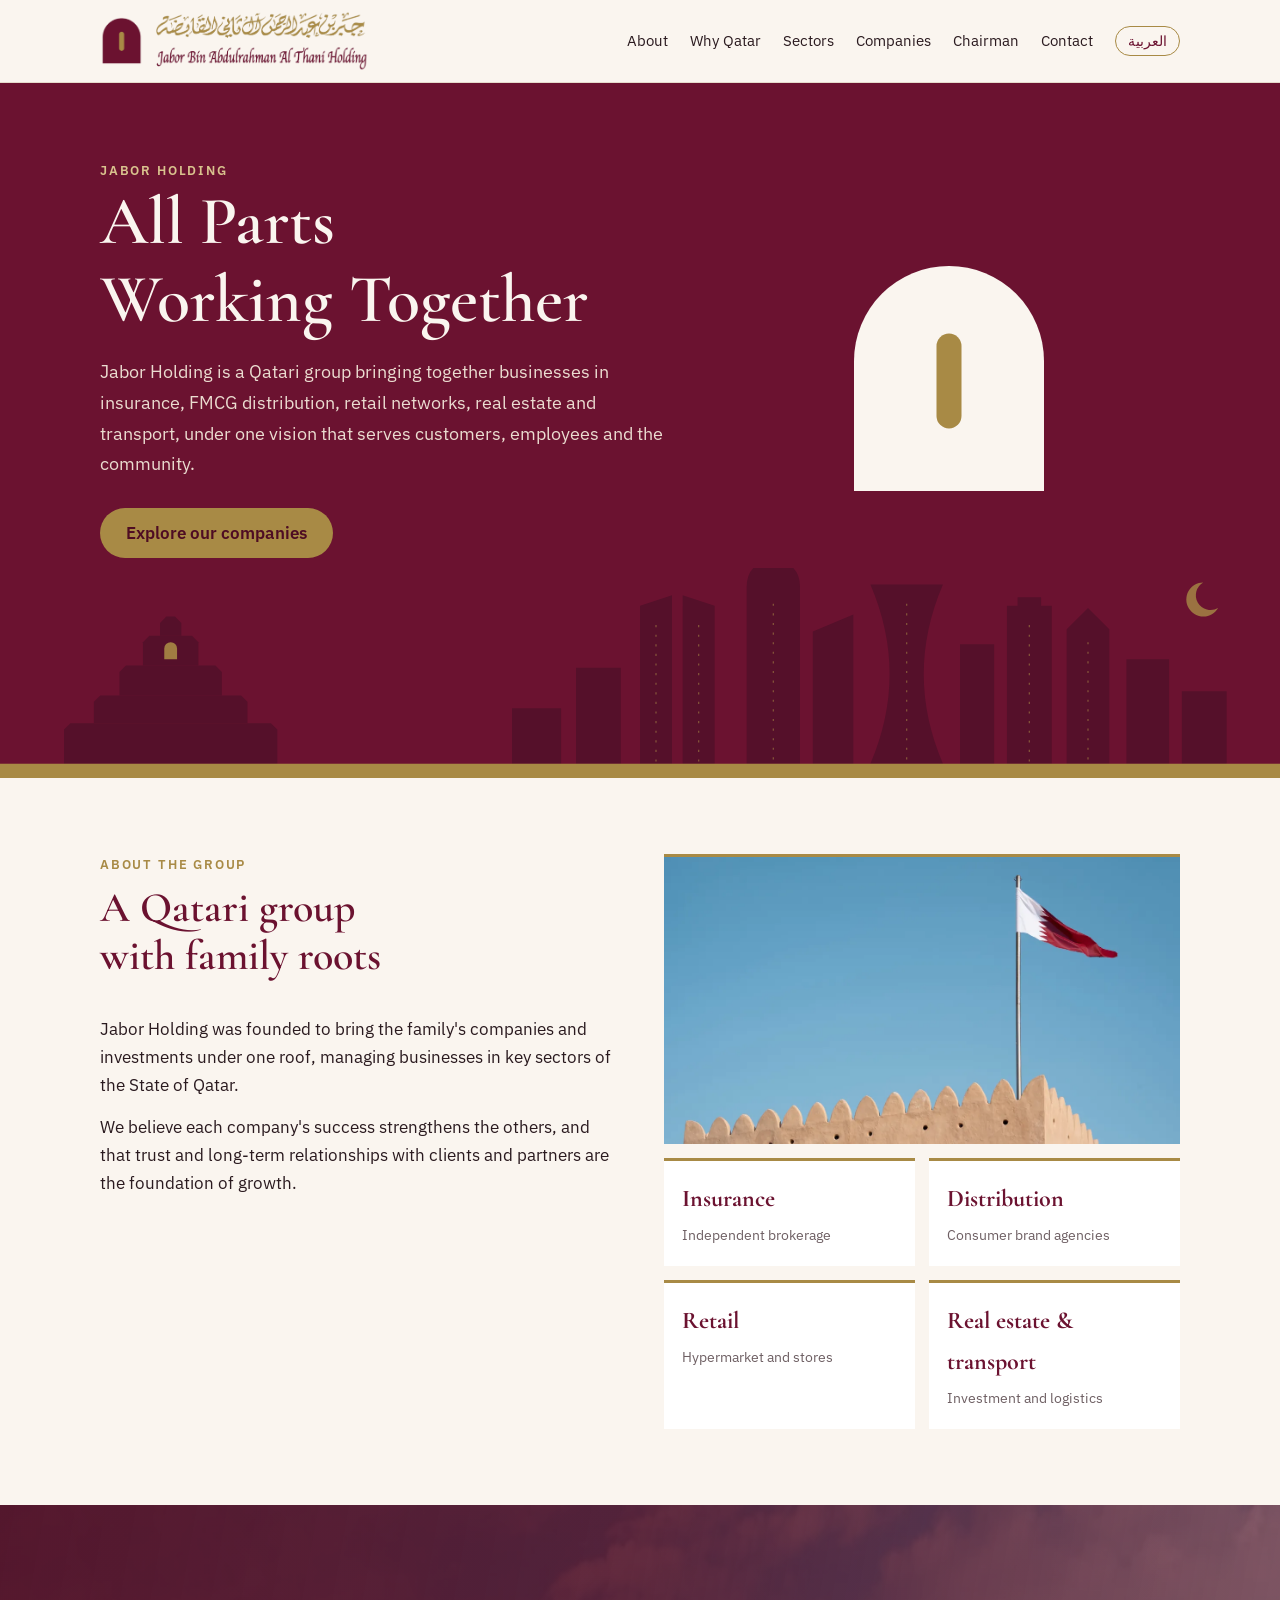
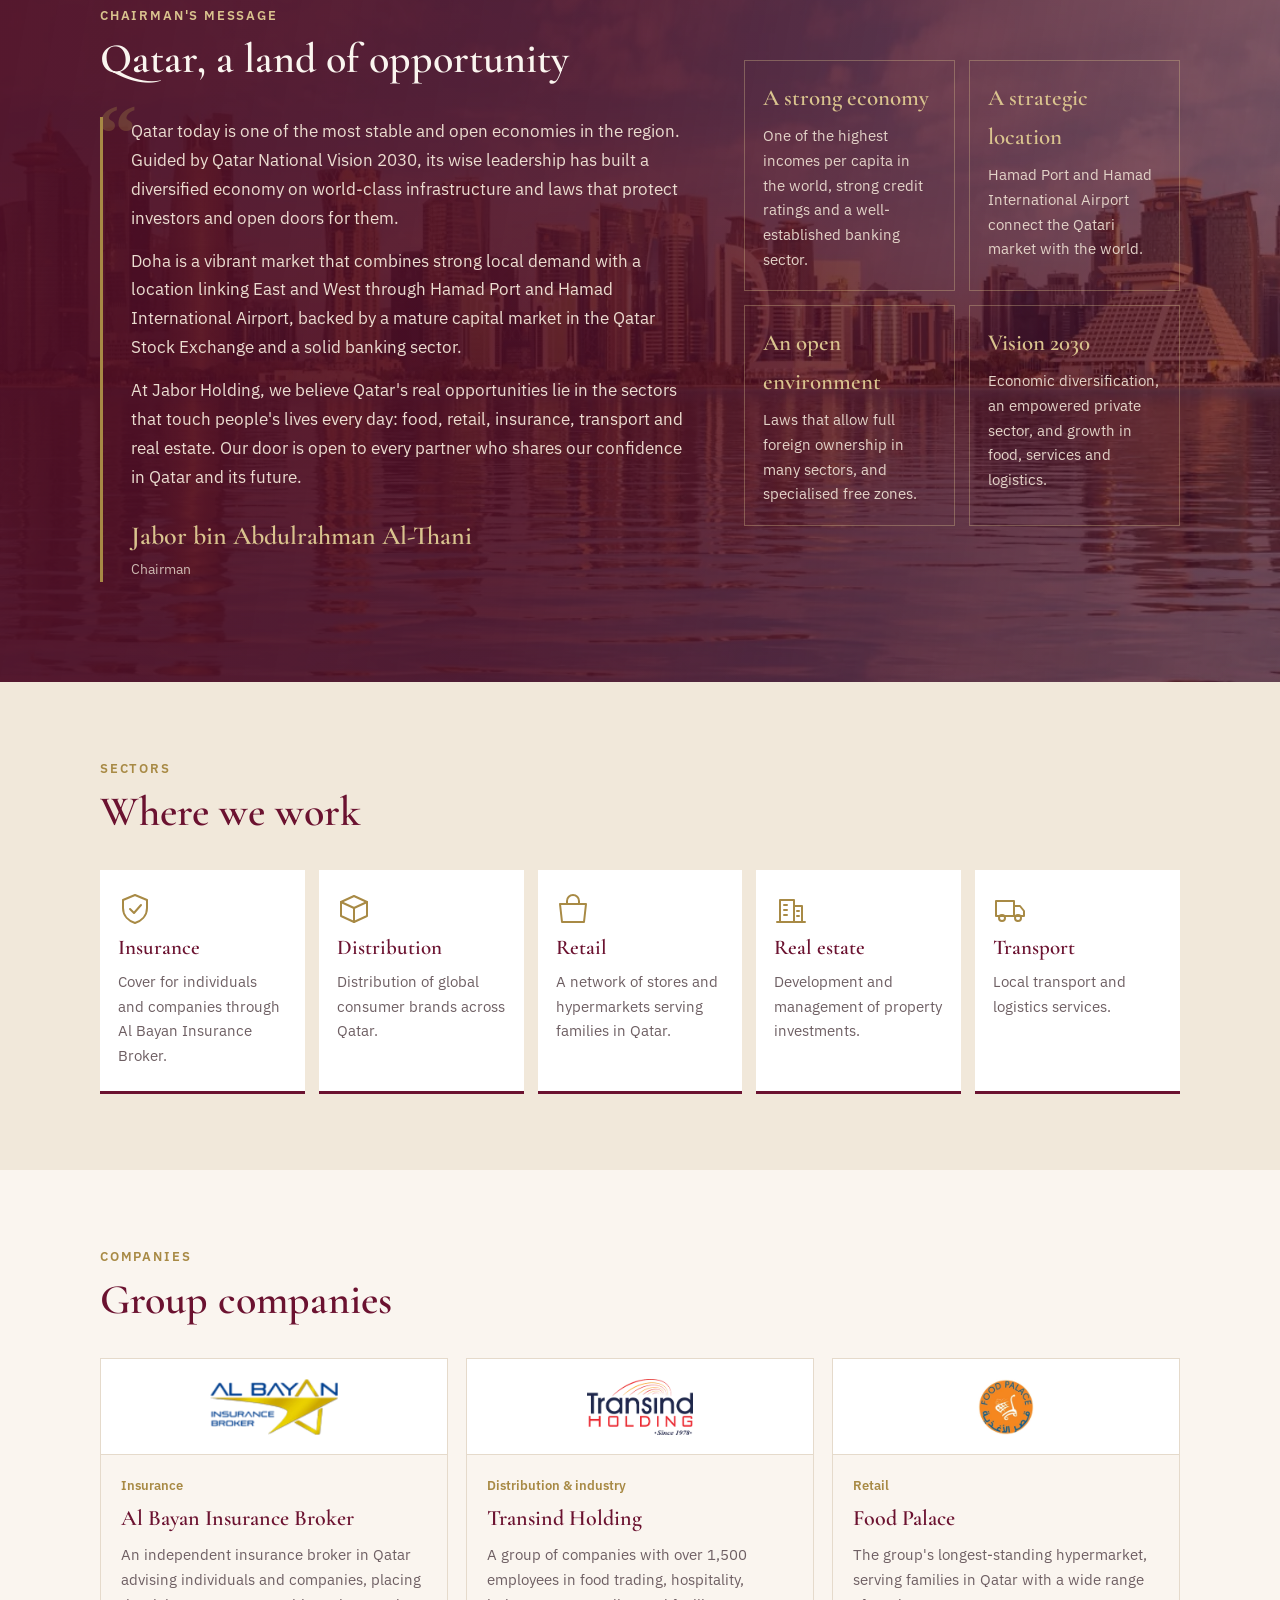
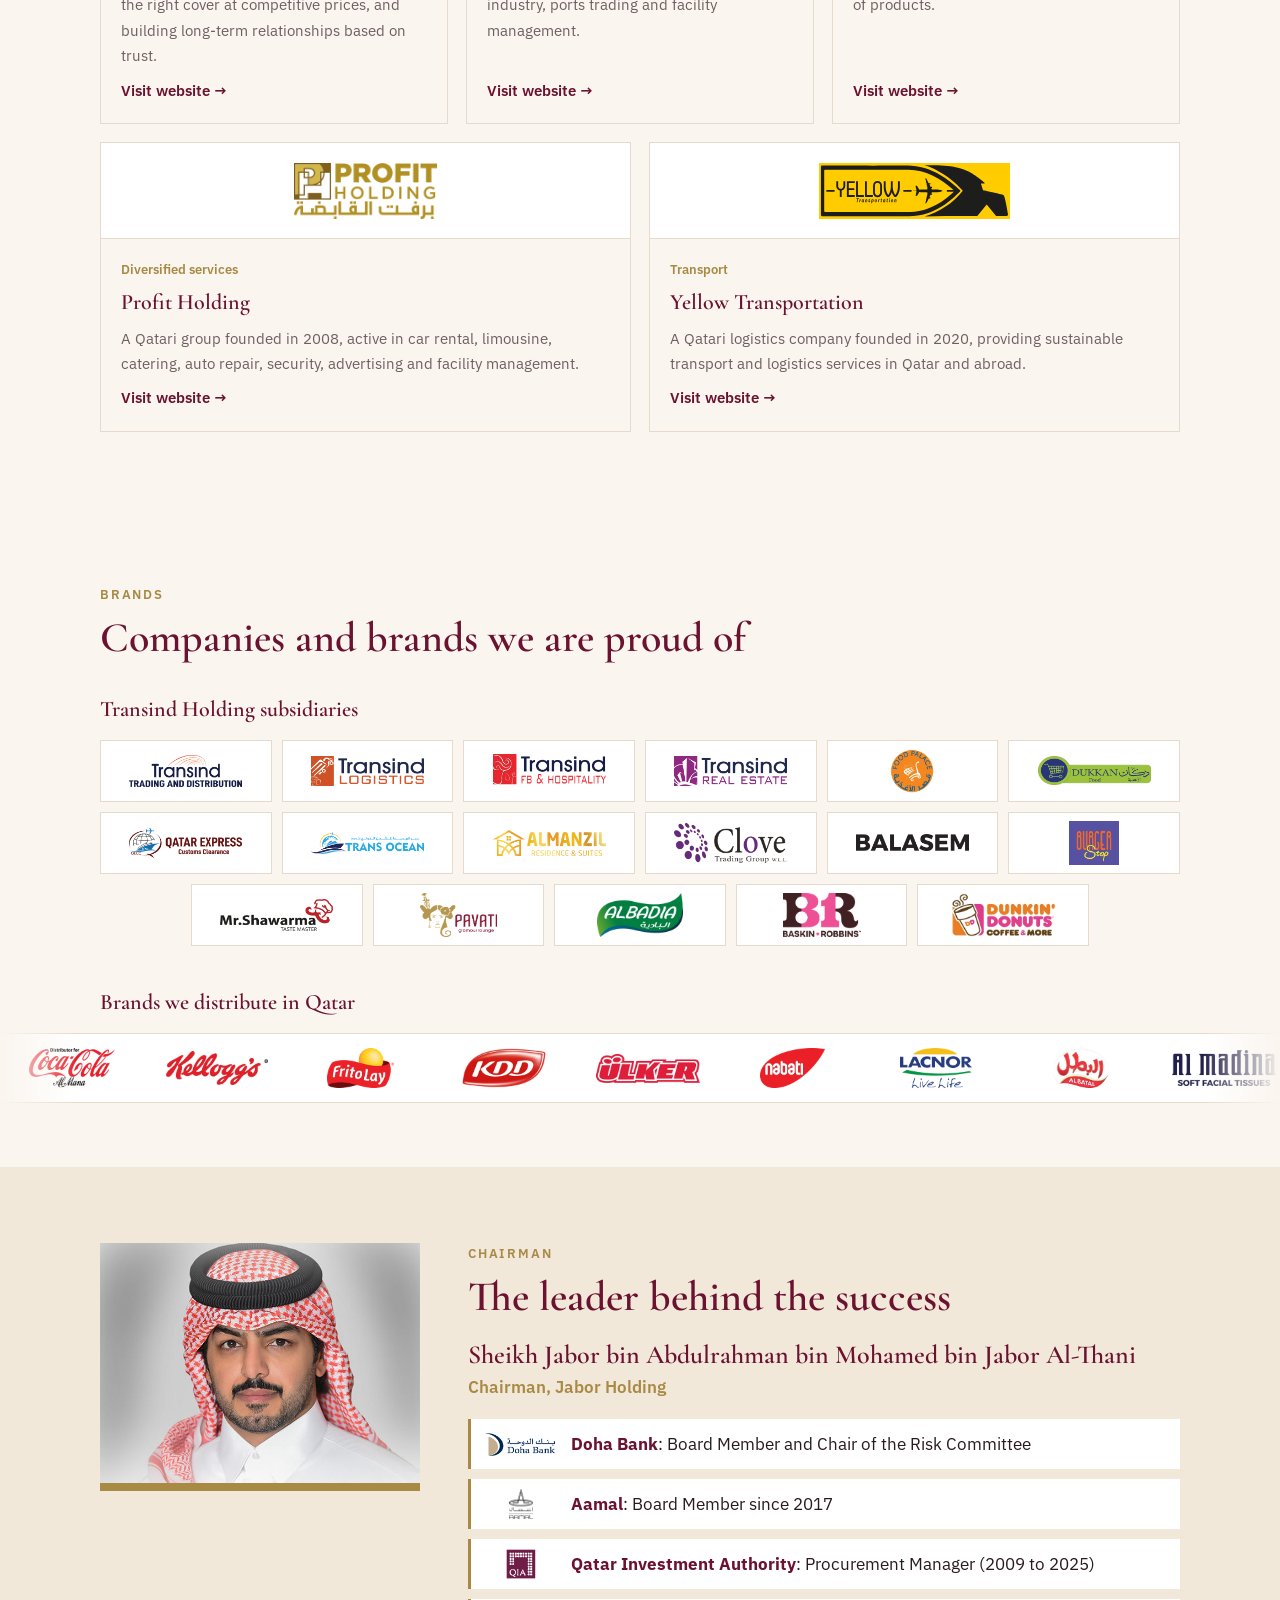
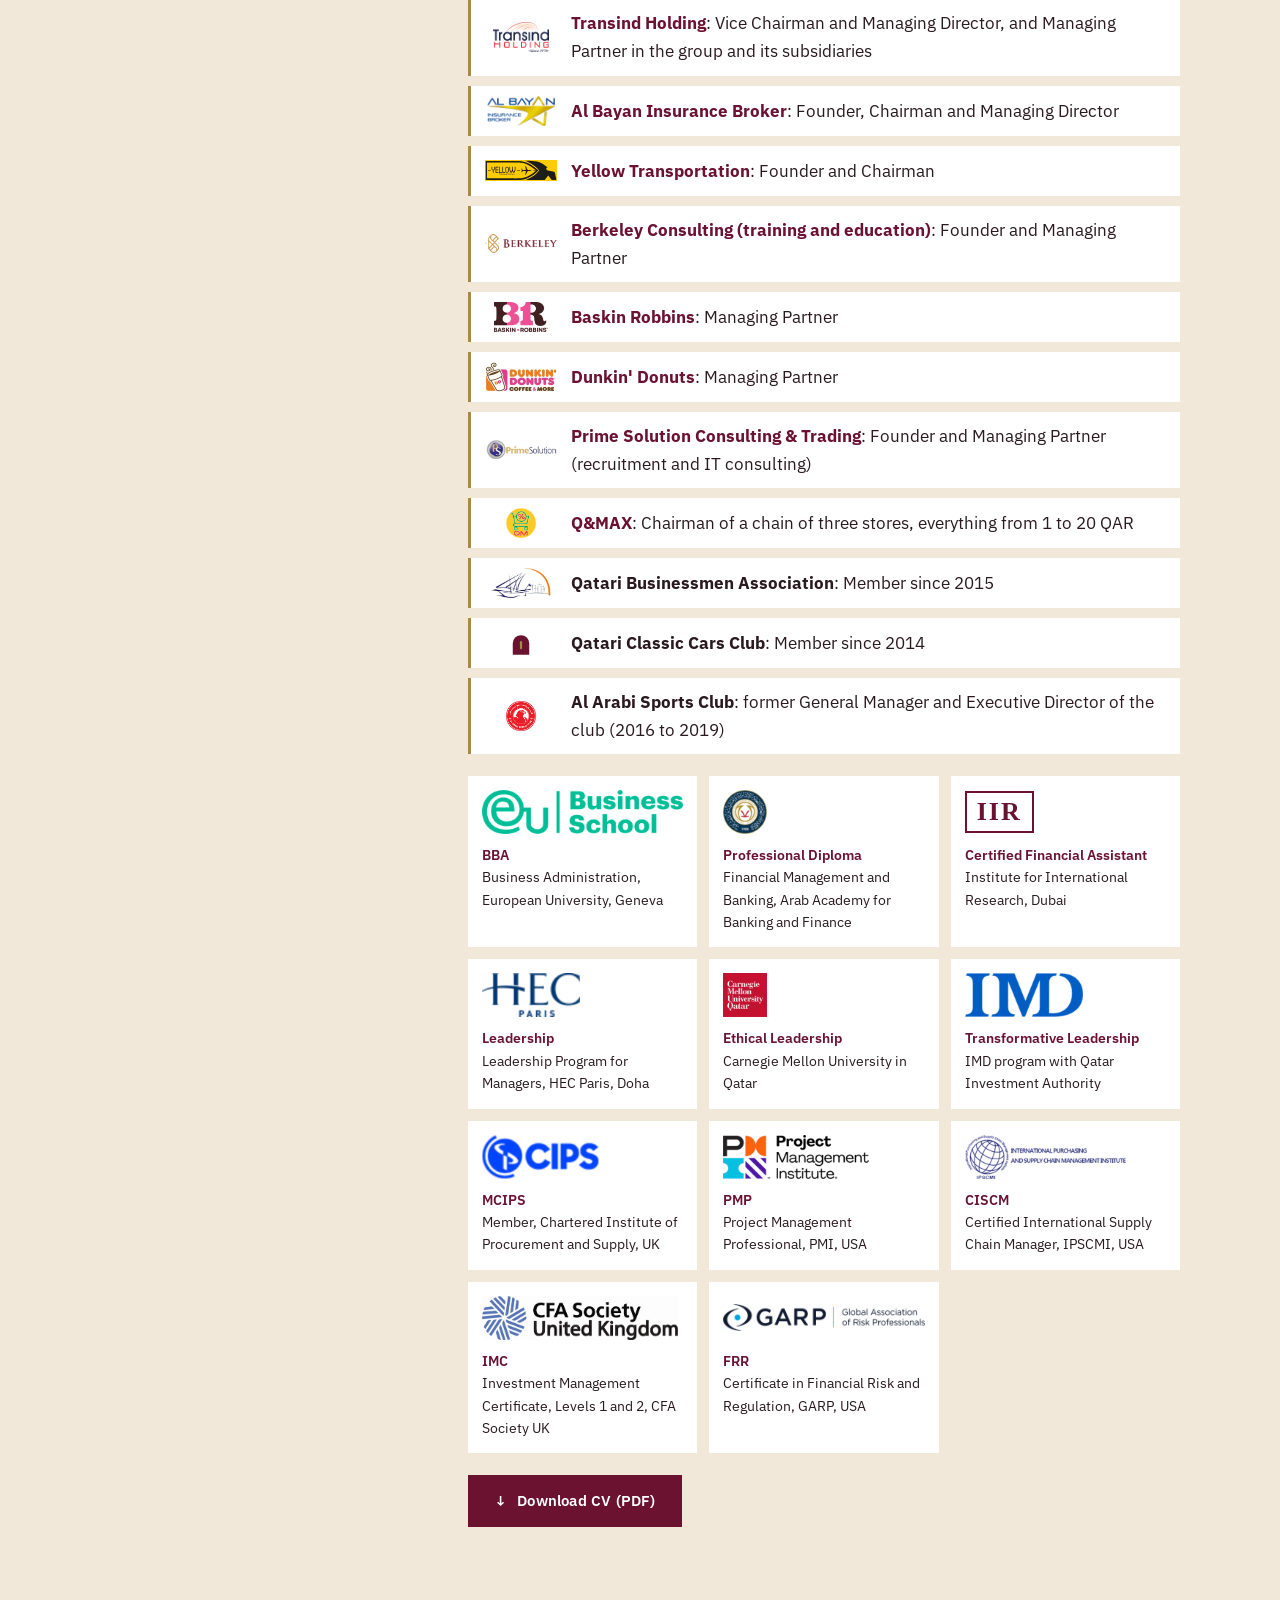
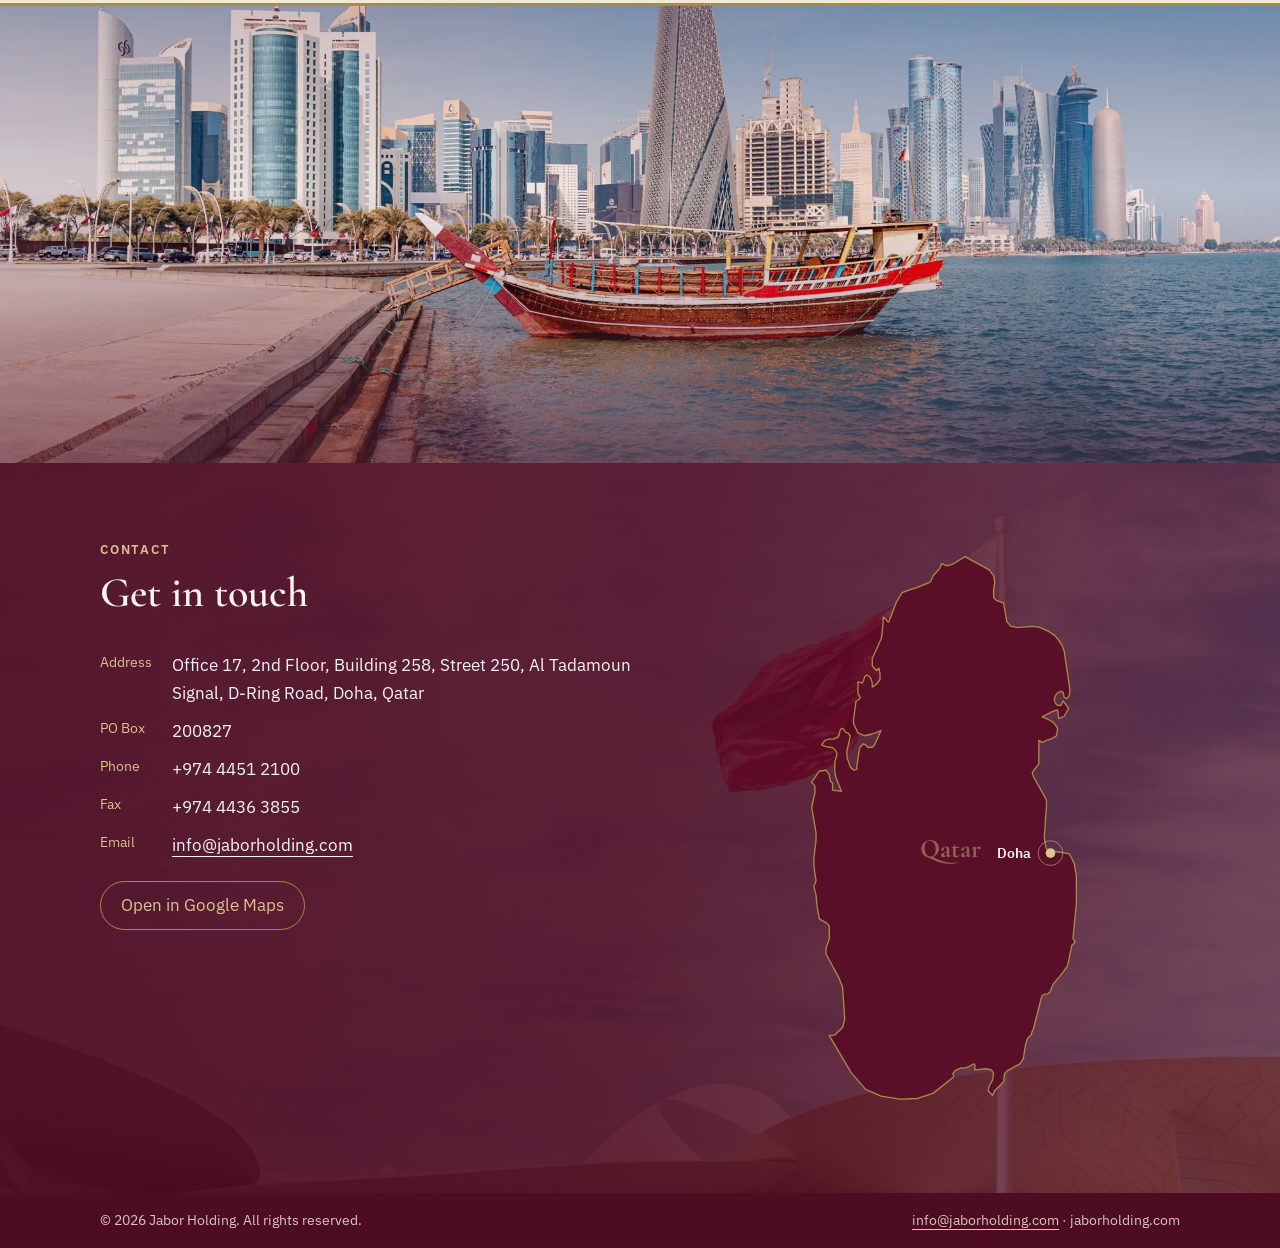
==== en.html @ c7263d1b "Add education logos and CV download button Co-Authored-By: Claude Opus 5.5 (1M context) <noreply@ant" ====
<!doctype html>
<html lang="en" dir="ltr">
<head><meta charset="utf-8"><meta name="viewport" content="width=device-width, initial-scale=1"><title>Jabor Holding | جبر القابضة</title><meta name="description" content="Jabor Bin Abdulrahman Al Thani Holding, a Qatari group in insurance, distribution, retail, real estate and transport."><link rel="icon" href="assets/favicon.png"><link rel="preconnect" href="https://fonts.googleapis.com"><link rel="preconnect" href="https://fonts.gstatic.com" crossorigin><link rel="stylesheet" href="https://fonts.googleapis.com/css2?family=Aref+Ruqaa:wght@700&family=IBM+Plex+Sans+Arabic:wght@400;600&family=IBM+Plex+Sans:wght@400;600&family=Cormorant+Garamond:wght@600&display=swap"><link rel="stylesheet" href="assets/style.css"></head>
<body><div class="intro" id="intro" aria-hidden="true" onclick="this.remove()">
<svg class="imap" style="direction:ltr;transform-origin:85.5% 54.4%" viewBox="0 0 340 655">
<path class="iland" pathLength="1" d="M40.0 562.8 L46.2 562.2 L55.0 553.7 L57.5 544.0 L55.0 507.7 L51.2 498.0 L36.2 470.1 L36.2 464.2 L40.0 453.2 L40.0 446.1 L40.0 438.9 L37.5 435.7 L28.7 430.5 L26.2 416.9 L25.0 403.3 L22.5 394.2 L25.0 387.1 L23.7 379.3 L22.5 370.2 L22.5 361.8 L25.0 341.0 L25.0 333.2 L20.0 304.0 L23.7 287.8 L23.7 280.1 L20.0 275.5 L28.7 263.2 L36.2 261.9 L40.0 267.1 L41.2 274.2 L43.7 276.8 L43.7 284.6 L53.7 285.9 L47.5 270.3 L46.2 263.8 L46.2 256.7 L46.2 252.8 L47.5 248.3 L48.8 243.1 L46.2 238.5 L43.7 236.6 L36.2 235.3 L31.3 233.4 L35.0 228.2 L40.0 226.9 L45.0 226.9 L50.0 224.3 L51.2 221.7 L52.5 215.8 L55.0 214.6 L56.3 215.8 L58.7 219.1 L61.2 219.7 L63.7 223.0 L62.5 229.5 L60.0 239.8 L60.0 247.6 L61.2 250.9 L63.7 258.0 L65.0 259.9 L67.5 261.9 L71.2 261.2 L71.2 259.9 L71.2 258.0 L72.5 248.9 L73.8 239.8 L75.0 236.0 L78.7 232.1 L81.2 233.4 L83.8 236.0 L88.7 236.0 L91.3 233.4 L96.2 222.3 L98.7 217.1 L88.7 221.0 L80.0 223.0 L72.5 219.7 L67.5 209.4 L67.5 204.2 L70.0 186.0 L70.0 184.1 L73.8 181.5 L75.0 179.5 L73.8 177.6 L72.5 175.6 L72.5 173.7 L72.5 162.0 L77.5 163.3 L78.7 160.7 L80.0 156.2 L82.5 154.2 L85.0 155.5 L87.5 158.8 L88.7 163.3 L88.7 167.9 L93.7 164.6 L97.5 159.4 L97.5 152.9 L96.2 146.5 L93.7 149.1 L88.7 143.9 L88.7 135.4 L98.7 113.4 L100.0 106.3 L101.3 88.7 L103.7 90.7 L105.0 92.0 L106.2 93.9 L107.5 93.9 L116.2 71.2 L122.5 60.9 L132.5 57.0 L137.5 55.7 L152.5 49.8 L155.0 47.9 L157.5 42.0 L165.0 33.6 L167.5 27.8 L173.7 30.4 L181.2 27.8 L193.7 20.0 L221.2 34.9 L226.2 41.4 L227.5 48.5 L226.2 58.3 L226.2 66.7 L230.0 69.9 L237.5 72.5 L238.7 79.0 L240.0 86.8 L241.3 93.9 L246.2 99.1 L251.2 99.8 L253.7 100.4 L268.7 99.1 L277.5 99.8 L283.7 102.4 L290.0 105.6 L296.2 110.1 L300.0 114.7 L303.7 120.5 L306.2 127.0 L312.5 169.2 L312.5 174.3 L311.3 178.9 L308.7 180.8 L306.2 179.5 L305.0 173.7 L302.5 172.4 L298.7 174.3 L296.2 177.6 L295.0 182.1 L296.2 186.0 L298.7 188.6 L302.5 188.6 L303.7 186.0 L305.0 183.4 L311.3 191.9 L306.2 200.9 L300.0 203.5 L298.7 193.8 L293.8 195.1 L281.2 201.6 L286.2 203.5 L292.5 206.8 L296.2 210.7 L298.7 214.6 L297.5 223.0 L292.5 226.2 L286.2 228.2 L281.2 230.8 L278.7 228.8 L277.5 228.2 L277.5 248.3 L277.5 254.1 L277.5 254.8 L275.0 258.0 L272.5 261.2 L270.0 265.1 L271.2 269.0 L283.7 291.1 L286.2 296.3 L286.2 302.1 L285.0 318.3 L283.7 338.4 L285.0 346.8 L286.2 351.4 L291.2 353.3 L311.3 356.6 L313.7 359.8 L317.5 367.6 L318.7 374.1 L320.0 381.2 L320.0 413.0 L316.2 452.6 L318.7 457.1 L315.0 460.3 L310.0 483.7 L305.0 490.8 L293.8 504.4 L290.0 513.5 L287.5 515.5 L283.7 516.1 L281.2 517.4 L280.0 521.3 L271.2 555.7 L270.0 557.6 L268.7 562.2 L265.0 565.4 L262.5 572.5 L260.0 588.7 L256.2 594.6 L241.3 603.0 L238.7 605.6 L237.5 614.7 L232.5 620.5 L227.5 625.1 L225.0 630.9 L220.0 625.1 L221.2 619.9 L225.0 613.4 L226.2 605.6 L223.8 601.7 L217.5 600.4 L205.0 601.7 L205.0 595.2 L202.5 595.2 L198.7 597.8 L195.0 599.1 L188.8 599.8 L182.5 602.4 L180.0 606.3 L181.2 608.8 L181.2 609.5 L157.5 628.3 L140.0 634.1 L120.0 634.8 L98.7 631.5 L81.2 623.8 L65.0 605.0 L40.0 562.8 Z"/>
<circle class="iring" cx="290.7" cy="356.0" r="16"/><circle class="ipin" cx="290.7" cy="356.0" r="6"/>
</svg>
<div class="icenter">
<svg class="igate" viewBox="0 0 120 120"><path d="M22 114 V62 A38 38 0 0 1 98 62 V114 Z" fill="#FAF5EF"/><line class="ibar" x1="60" y1="56" x2="60" y2="84" stroke="#A88A45" stroke-width="10" stroke-linecap="round"/></svg>
<span class="iname">Jabor Holding</span><strong class="itag">Your gateway to business in Qatar</strong>
</div>
<div class="isky"><svg class="skyline" viewBox="0 0 1200 214" preserveAspectRatio="xMidYMax slice" aria-hidden="true">
<g fill="#55102A"><path d="M66 172 H254 L260 178 V210 H60 V178 Z"/><path d="M94 146 H226 L232 152 V172 H88 V152 Z"/><path d="M118 118 H202 L208 124 V146 H112 V124 Z"/><path d="M140 90 H180 L186 96 V118 H134 V96 Z"/><path d="M156 72 H164 L170 78 V90 H150 V78 Z"/><path d="M540 210 V120 H582 V210 Z"/><path d="M600 210 V62 L630 52 V210 Z"/><path d="M640 210 V52 L670 62 V210 Z"/><path d="M700 210 V44 Q700 22 725 18 Q750 22 750 44 V210 Z"/><path d="M723 18 V2 h4 V18 Z"/><path d="M762 210 V86 L800 70 V210 Z"/><path d="M816 210 Q852 126 816 42 H884 Q848 126 884 210 Z"/><path d="M900 210 V98 H932 V210 Z"/><path d="M944 210 V62 h10 v-8 h22 v8 h10 V210 Z"/><path d="M1000 210 V84 L1020 64 L1040 84 V210 Z"/><path d="M1056 210 V112 H1096 V210 Z"/><path d="M1108 210 V142 H1150 V210 Z"/><path d="M480 210 V158 H526 V210 Z"/></g><path d="M154 112 V102 a6 6 0 0 1 12 0 V112 Z" fill="#A88A45" opacity=".9"/>
<g stroke="#A88A45" stroke-width="1.2" stroke-dasharray="2 7" opacity=".55"><line x1="725" y1="60" x2="725" y2="210" /><line x1="850" y1="60" x2="850" y2="210" /><line x1="965" y1="80" x2="965" y2="210" /><line x1="1020" y1="96" x2="1020" y2="210" /><line x1="615" y1="80" x2="615" y2="210" /><line x1="655" y1="80" x2="655" y2="210" /></g>
<path d="M1128 40 a16 16 0 1 0 14 24 a12 12 0 1 1 -14 -24 Z" fill="#A88A45" opacity=".8"/>
<rect x="0" y="210" width="1200" height="4" fill="#A88A45"/>
</svg></div>
<button class="iskip" type="button">Skip</button>
</div>
<script>(function(){var i=document.getElementById('intro');try{if(sessionStorage.getItem('jh-intro')||matchMedia('(prefers-reduced-motion: reduce)').matches){i.remove();return}sessionStorage.setItem('jh-intro','1')}catch(e){}document.addEventListener('keydown',function(){i.remove()},{once:true});setTimeout(function(){i.remove()},6400)})();</script>
<header class="top"><div class="wrap">
  <a class="logo" href="#top"><img src="assets/logo.png" alt="Jabor Holding | جبر القابضة" width="1227" height="283"></a>
  <button class="menu-btn" type="button" aria-expanded="false" onclick="var n=document.querySelector('.nav');n.classList.toggle('open');this.setAttribute('aria-expanded',n.classList.contains('open'))">Menu</button>
  <nav class="nav"><a href="#about">About</a><a href="#qatar">Why Qatar</a><a href="#sectors">Sectors</a><a href="#companies">Companies</a><a href="#chairman">Chairman</a><a href="#contact">Contact</a><a class="lang" href="index.html">العربية</a></nav>
</div></header>
<main id="top">
<div class="hero"><div class="wrap">
  <div><span class="eyebrow" style="color:#D9C38E">Jabor Holding</span><h1>All Parts Working Together</h1><p>Jabor Holding is a Qatari group bringing together businesses in insurance, FMCG distribution, retail networks, real estate and transport, under one vision that serves customers, employees and the community.</p><a class="cta" href="#companies">Explore our companies</a></div>
  <svg class="gate" viewBox="0 0 120 120" aria-hidden="true"><path d="M22 114 V62 A38 38 0 0 1 98 62 V114 Z" fill="#FAF5EF"/><line x1="60" y1="56" x2="60" y2="84" stroke="#A88A45" stroke-width="10" stroke-linecap="round"/></svg>
</div><svg class="skyline" viewBox="0 0 1200 214" preserveAspectRatio="xMidYMax slice" aria-hidden="true">
<g fill="#55102A"><path d="M66 172 H254 L260 178 V210 H60 V178 Z"/><path d="M94 146 H226 L232 152 V172 H88 V152 Z"/><path d="M118 118 H202 L208 124 V146 H112 V124 Z"/><path d="M140 90 H180 L186 96 V118 H134 V96 Z"/><path d="M156 72 H164 L170 78 V90 H150 V78 Z"/><path d="M540 210 V120 H582 V210 Z"/><path d="M600 210 V62 L630 52 V210 Z"/><path d="M640 210 V52 L670 62 V210 Z"/><path d="M700 210 V44 Q700 22 725 18 Q750 22 750 44 V210 Z"/><path d="M723 18 V2 h4 V18 Z"/><path d="M762 210 V86 L800 70 V210 Z"/><path d="M816 210 Q852 126 816 42 H884 Q848 126 884 210 Z"/><path d="M900 210 V98 H932 V210 Z"/><path d="M944 210 V62 h10 v-8 h22 v8 h10 V210 Z"/><path d="M1000 210 V84 L1020 64 L1040 84 V210 Z"/><path d="M1056 210 V112 H1096 V210 Z"/><path d="M1108 210 V142 H1150 V210 Z"/><path d="M480 210 V158 H526 V210 Z"/></g><path d="M154 112 V102 a6 6 0 0 1 12 0 V112 Z" fill="#A88A45" opacity=".9"/>
<g stroke="#A88A45" stroke-width="1.2" stroke-dasharray="2 7" opacity=".55"><line x1="725" y1="60" x2="725" y2="210" /><line x1="850" y1="60" x2="850" y2="210" /><line x1="965" y1="80" x2="965" y2="210" /><line x1="1020" y1="96" x2="1020" y2="210" /><line x1="615" y1="80" x2="615" y2="210" /><line x1="655" y1="80" x2="655" y2="210" /></g>
<path d="M1128 40 a16 16 0 1 0 14 24 a12 12 0 1 1 -14 -24 Z" fill="#A88A45" opacity=".8"/>
<rect x="0" y="210" width="1200" height="4" fill="#A88A45"/>
</svg></div>
<div class="threshold"></div>

<section id="about"><div class="wrap about">
  <div><div class="head"><span class="eyebrow">About the group</span><h2>A Qatari group with family roots</h2></div><p>Jabor Holding was founded to bring the family's companies and investments under one roof, managing businesses in key sectors of the State of Qatar.</p><p>We believe each company's success strengthens the others, and that trust and long-term relationships with clients and partners are the foundation of growth.</p></div>
  <div><figure class="about-photo"><img src="assets/photos/zubarah.webp" alt="" loading="lazy" width="1200" height="675"></figure><div class="facts"><div class="fact"><b>Insurance</b><span>Independent brokerage</span></div><div class="fact"><b>Distribution</b><span>Consumer brand agencies</span></div><div class="fact"><b>Retail</b><span>Hypermarket and stores</span></div><div class="fact"><b>Real estate & transport</b><span>Investment and logistics</span></div></div></div>
</div></section>

<section id="qatar" class="qatar"><div class="wrap">
  <div class="qmsg">
    <div class="head"><span class="eyebrow">Chairman's message</span><h2>Qatar, a land of opportunity</h2></div>
    <blockquote><p>Qatar today is one of the most stable and open economies in the region. Guided by Qatar National Vision 2030, its wise leadership has built a diversified economy on world-class infrastructure and laws that protect investors and open doors for them.</p><p>Doha is a vibrant market that combines strong local demand with a location linking East and West through Hamad Port and Hamad International Airport, backed by a mature capital market in the Qatar Stock Exchange and a solid banking sector.</p><p>At Jabor Holding, we believe Qatar's real opportunities lie in the sectors that touch people's lives every day: food, retail, insurance, transport and real estate. Our door is open to every partner who shares our confidence in Qatar and its future.</p><footer><b>Jabor bin Abdulrahman Al-Thani</b><span>Chairman</span></footer></blockquote>
  </div>
  <div class="qpts"><div><b>A strong economy</b><span>One of the highest incomes per capita in the world, strong credit ratings and a well-established banking sector.</span></div><div><b>A strategic location</b><span>Hamad Port and Hamad International Airport connect the Qatari market with the world.</span></div><div><b>An open environment</b><span>Laws that allow full foreign ownership in many sectors, and specialised free zones.</span></div><div><b>Vision 2030</b><span>Economic diversification, an empowered private sector, and growth in food, services and logistics.</span></div></div>
</div></section>

<section id="sectors" class="alt"><div class="wrap">
  <div class="head"><span class="eyebrow">Sectors</span><h2>Where we work</h2></div>
  <div class="sectors"><div class="sector"><svg viewBox="0 0 34 34" fill="none" stroke="#A88A45" stroke-width="2" stroke-linejoin="round" stroke-linecap="round" aria-hidden="true"><path d="M17 3 L29 8 V16 C29 24 23 29 17 31 C11 29 5 24 5 16 V8 Z"/><path d="M12 17 l4 4 7-8"/></svg><h3>Insurance</h3><p>Cover for individuals and companies through Al Bayan Insurance Broker.</p></div><div class="sector"><svg viewBox="0 0 34 34" fill="none" stroke="#A88A45" stroke-width="2" stroke-linejoin="round" stroke-linecap="round" aria-hidden="true"><path d="M4 10 L17 4 L30 10 V24 L17 30 L4 24 Z"/><path d="M4 10 L17 16 L30 10 M17 16 V30"/></svg><h3>Distribution</h3><p>Distribution of global consumer brands across Qatar.</p></div><div class="sector"><svg viewBox="0 0 34 34" fill="none" stroke="#A88A45" stroke-width="2" stroke-linejoin="round" stroke-linecap="round" aria-hidden="true"><path d="M4 12 H30 L28 30 H6 Z"/><path d="M11 12 V9 a6 6 0 0 1 12 0 V12"/></svg><h3>Retail</h3><p>A network of stores and hypermarkets serving families in Qatar.</p></div><div class="sector"><svg viewBox="0 0 34 34" fill="none" stroke="#A88A45" stroke-width="2" stroke-linejoin="round" stroke-linecap="round" aria-hidden="true"><path d="M6 30 V8 H20 V30 M20 14 H28 V30 M3 30 H31"/><path d="M10 13 h3 M10 18 h3 M10 23 h3 M23 19 h2 M23 24 h2"/></svg><h3>Real estate</h3><p>Development and management of property investments.</p></div><div class="sector"><svg viewBox="0 0 34 34" fill="none" stroke="#A88A45" stroke-width="2" stroke-linejoin="round" stroke-linecap="round" aria-hidden="true"><path d="M3 9 H21 V24 H3 Z M21 14 H27 L31 19 V24 H21"/><circle cx="9" cy="26" r="3"/><circle cx="25" cy="26" r="3"/></svg><h3>Transport</h3><p>Local transport and logistics services.</p></div></div>
</div></section>

<section id="companies"><div class="wrap">
  <div class="head"><span class="eyebrow">Companies</span><h2>Group companies</h2></div>
  <div class="companies"><article class="co"><a class="img" href="http://www.albayaninsurance.com/" target="_blank" rel="noopener" aria-label="Al Bayan Insurance Broker"><img class="logo-img" src="assets/logos/albayan.webp" alt="Al Bayan Insurance Broker" loading="lazy" data-alt="assets/images/bayan.png" onerror="if(this.dataset.alt){this.src=this.dataset.alt;this.dataset.alt='';this.className=''}else this.remove()"></a><div class="body"><span class="tag">Insurance</span><h3><a href="http://www.albayaninsurance.com/" target="_blank" rel="noopener">Al Bayan Insurance Broker</a></h3><p>An independent insurance broker in Qatar advising individuals and companies, placing the right cover at competitive prices, and building long-term relationships based on trust.</p><a class="more" href="http://www.albayaninsurance.com/" target="_blank" rel="noopener">Visit website →</a></div></article><article class="co"><a class="img" href="http://www.transindgroup.com/" target="_blank" rel="noopener" aria-label="Transind Holding"><img class="logo-img" src="assets/logos/transind-holding.webp" alt="Transind Holding" loading="lazy" data-alt="assets/images/transind.jpg" onerror="if(this.dataset.alt){this.src=this.dataset.alt;this.dataset.alt='';this.className=''}else this.remove()"></a><div class="body"><span class="tag">Distribution & industry</span><h3><a href="http://www.transindgroup.com/" target="_blank" rel="noopener">Transind Holding</a></h3><p>A group of companies with over 1,500 employees in food trading, hospitality, industry, ports trading and facility management.</p><a class="more" href="http://www.transindgroup.com/" target="_blank" rel="noopener">Visit website →</a></div></article><article class="co"><a class="img" href="https://foodpalaceqatar.com/" target="_blank" rel="noopener" aria-label="Food Palace"><img class="logo-img" src="assets/logos/food-palace.webp" alt="Food Palace" loading="lazy" data-alt="assets/images/foodpalace.jpg" onerror="if(this.dataset.alt){this.src=this.dataset.alt;this.dataset.alt='';this.className=''}else this.remove()"></a><div class="body"><span class="tag">Retail</span><h3><a href="https://foodpalaceqatar.com/" target="_blank" rel="noopener">Food Palace</a></h3><p>The group's longest-standing hypermarket, serving families in Qatar with a wide range of products.</p><a class="more" href="https://foodpalaceqatar.com/" target="_blank" rel="noopener">Visit website →</a></div></article><article class="co"><a class="img" href="https://profitholding.com.qa/" target="_blank" rel="noopener" aria-label="Profit Holding"><img class="logo-img" src="assets/partners/profit.png" alt="Profit Holding" loading="lazy" data-alt="assets/images/profit%20holding.jpg" onerror="if(this.dataset.alt){this.src=this.dataset.alt;this.dataset.alt='';this.className=''}else this.remove()"></a><div class="body"><span class="tag">Diversified services</span><h3><a href="https://profitholding.com.qa/" target="_blank" rel="noopener">Profit Holding</a></h3><p>A Qatari group founded in 2008, active in car rental, limousine, catering, auto repair, security, advertising and facility management.</p><a class="more" href="https://profitholding.com.qa/" target="_blank" rel="noopener">Visit website →</a></div></article><article class="co"><a class="img" href="https://yloway.com/" target="_blank" rel="noopener" aria-label="Yellow Transportation"><img class="logo-img" src="assets/partners/yellow.svg" alt="Yellow Transportation" loading="lazy" data-alt="assets/images/YellowTransportation.jpg" onerror="if(this.dataset.alt){this.src=this.dataset.alt;this.dataset.alt='';this.className=''}else this.remove()"></a><div class="body"><span class="tag">Transport</span><h3><a href="https://yloway.com/" target="_blank" rel="noopener">Yellow Transportation</a></h3><p>A Qatari logistics company founded in 2020, providing sustainable transport and logistics services in Qatar and abroad.</p><a class="more" href="https://yloway.com/" target="_blank" rel="noopener">Visit website →</a></div></article></div>
</div></section>

<section id="brands" class="brands"><div class="wrap">
  <div class="head"><span class="eyebrow">Brands</span><h2>Companies and brands we are proud of</h2></div>
  <h3 class="sub">Transind Holding subsidiaries</h3><ul class="logo-grid"><li><img src="assets/logos/transind-trading.webp" alt="Transind Trading" loading="lazy"></li><li><img src="assets/logos/transind-logistics.webp" alt="Transind Logistics" loading="lazy"></li><li><img src="assets/logos/transind-fb.webp" alt="Transind F&amp;B" loading="lazy"></li><li><img src="assets/logos/transind-realestate.webp" alt="Transind Real Estate" loading="lazy"></li><li><img src="assets/logos/food-palace.webp" alt="Food Palace" loading="lazy"></li><li><img src="assets/logos/dukkan.webp" alt="Dukkan" loading="lazy"></li><li><img src="assets/logos/qatar-express.webp" alt="Qatar Express" loading="lazy"></li><li><img src="assets/logos/transocean.webp" alt="Trans Ocean" loading="lazy"></li><li><img src="assets/logos/almanzil.webp" alt="Al Manzil" loading="lazy"></li><li><img src="assets/logos/clove.webp" alt="Clove" loading="lazy"></li><li><img src="assets/logos/balasem.webp" alt="Balasem" loading="lazy"></li><li><img src="assets/logos/burgerstop.webp" alt="Burger Stop" loading="lazy"></li><li><img src="assets/logos/mr-shawarma.webp" alt="Mr. Shawarma" loading="lazy"></li><li><img src="assets/logos/pavati.webp" alt="Pavati" loading="lazy"></li><li><img src="assets/logos/albadia.webp" alt="Al Badia" loading="lazy"></li><li><img src="assets/logos/br.webp" alt="Baskin Robbins" loading="lazy"></li><li><img src="assets/logos/dunkin.webp" alt="Dunkin' Donuts" loading="lazy"></li></ul>
  <h3 class="sub">Brands we distribute in Qatar</h3>
</div><div class="marquee"><ul class="track"><li><img src="assets/brands/coke.webp" alt="Coca-Cola" loading="lazy"></li><li><img src="assets/brands/kellogs.webp" alt="Kellogg's" loading="lazy"></li><li><img src="assets/brands/frito-lay.webp" alt="Frito Lay" loading="lazy"></li><li><img src="assets/brands/kdd.webp" alt="KDD" loading="lazy"></li><li><img src="assets/brands/ulker.webp" alt="Ülker" loading="lazy"></li><li><img src="assets/brands/nabati.webp" alt="Nabati" loading="lazy"></li><li><img src="assets/brands/lacnor.webp" alt="Lacnor" loading="lazy"></li><li><img src="assets/brands/albatal.webp" alt="Al Batal" loading="lazy"></li><li><img src="assets/brands/almadina.webp" alt="Al Madina" loading="lazy"></li><li><img src="assets/brands/alrabwah.webp" alt="Al Rabwah" loading="lazy"></li><li><img src="assets/brands/artemios.webp" alt="Artemios" loading="lazy"></li><li><img src="assets/brands/barakat.webp" alt="Barakat" loading="lazy"></li><li><img src="assets/brands/budi.webp" alt="Budi" loading="lazy"></li><li><img src="assets/brands/darina.webp" alt="Darina" loading="lazy"></li><li><img src="assets/brands/domo.webp" alt="Domo" loading="lazy"></li><li><img src="assets/brands/ecocare.webp" alt="Eco Care" loading="lazy"></li><li><img src="assets/brands/firebull.webp" alt="Fire Bull" loading="lazy"></li><li><img src="assets/brands/flamgo.webp" alt="Flamgo" loading="lazy"></li><li><img src="assets/brands/kif.webp" alt="KIF" loading="lazy"></li><li><img src="assets/brands/lorx.webp" alt="Lorx" loading="lazy"></li><li><img src="assets/brands/luna.webp" alt="Luna" loading="lazy"></li><li><img src="assets/brands/meo.webp" alt="Me-O" loading="lazy"></li><li><img src="assets/brands/mochi.webp" alt="My Mochi" loading="lazy"></li><li><img src="assets/brands/montana.webp" alt="Montana" loading="lazy"></li><li><img src="assets/brands/mum.webp" alt="MUM" loading="lazy"></li><li><img src="assets/brands/nabil.webp" alt="Nabil" loading="lazy"></li><li><img src="assets/brands/oman.webp" alt="Oman Chips" loading="lazy"></li><li><img src="assets/brands/original.webp" alt="Original" loading="lazy"></li><li><img src="assets/brands/shokubutsu.webp" alt="Shokubutsu" loading="lazy"></li><li><img src="assets/brands/tuli.webp" alt="Tulip" loading="lazy"></li><li><img src="assets/brands/walimah.webp" alt="Al Walimah" loading="lazy"></li><li><img src="assets/brands/yaqeen.webp" alt="Al Yaqeen" loading="lazy"></li><li aria-hidden="true"><img src="assets/brands/coke.webp" alt="Coca-Cola" loading="lazy"></li><li aria-hidden="true"><img src="assets/brands/kellogs.webp" alt="Kellogg's" loading="lazy"></li><li aria-hidden="true"><img src="assets/brands/frito-lay.webp" alt="Frito Lay" loading="lazy"></li><li aria-hidden="true"><img src="assets/brands/kdd.webp" alt="KDD" loading="lazy"></li><li aria-hidden="true"><img src="assets/brands/ulker.webp" alt="Ülker" loading="lazy"></li><li aria-hidden="true"><img src="assets/brands/nabati.webp" alt="Nabati" loading="lazy"></li><li aria-hidden="true"><img src="assets/brands/lacnor.webp" alt="Lacnor" loading="lazy"></li><li aria-hidden="true"><img src="assets/brands/albatal.webp" alt="Al Batal" loading="lazy"></li><li aria-hidden="true"><img src="assets/brands/almadina.webp" alt="Al Madina" loading="lazy"></li><li aria-hidden="true"><img src="assets/brands/alrabwah.webp" alt="Al Rabwah" loading="lazy"></li><li aria-hidden="true"><img src="assets/brands/artemios.webp" alt="Artemios" loading="lazy"></li><li aria-hidden="true"><img src="assets/brands/barakat.webp" alt="Barakat" loading="lazy"></li><li aria-hidden="true"><img src="assets/brands/budi.webp" alt="Budi" loading="lazy"></li><li aria-hidden="true"><img src="assets/brands/darina.webp" alt="Darina" loading="lazy"></li><li aria-hidden="true"><img src="assets/brands/domo.webp" alt="Domo" loading="lazy"></li><li aria-hidden="true"><img src="assets/brands/ecocare.webp" alt="Eco Care" loading="lazy"></li><li aria-hidden="true"><img src="assets/brands/firebull.webp" alt="Fire Bull" loading="lazy"></li><li aria-hidden="true"><img src="assets/brands/flamgo.webp" alt="Flamgo" loading="lazy"></li><li aria-hidden="true"><img src="assets/brands/kif.webp" alt="KIF" loading="lazy"></li><li aria-hidden="true"><img src="assets/brands/lorx.webp" alt="Lorx" loading="lazy"></li><li aria-hidden="true"><img src="assets/brands/luna.webp" alt="Luna" loading="lazy"></li><li aria-hidden="true"><img src="assets/brands/meo.webp" alt="Me-O" loading="lazy"></li><li aria-hidden="true"><img src="assets/brands/mochi.webp" alt="My Mochi" loading="lazy"></li><li aria-hidden="true"><img src="assets/brands/montana.webp" alt="Montana" loading="lazy"></li><li aria-hidden="true"><img src="assets/brands/mum.webp" alt="MUM" loading="lazy"></li><li aria-hidden="true"><img src="assets/brands/nabil.webp" alt="Nabil" loading="lazy"></li><li aria-hidden="true"><img src="assets/brands/oman.webp" alt="Oman Chips" loading="lazy"></li><li aria-hidden="true"><img src="assets/brands/original.webp" alt="Original" loading="lazy"></li><li aria-hidden="true"><img src="assets/brands/shokubutsu.webp" alt="Shokubutsu" loading="lazy"></li><li aria-hidden="true"><img src="assets/brands/tuli.webp" alt="Tulip" loading="lazy"></li><li aria-hidden="true"><img src="assets/brands/walimah.webp" alt="Al Walimah" loading="lazy"></li><li aria-hidden="true"><img src="assets/brands/yaqeen.webp" alt="Al Yaqeen" loading="lazy"></li></ul></div></section>

<section id="chairman" class="alt"><div class="wrap chair">
  <div class="photo"><img src="assets/images/sheikh-img-580x450.jpg" alt="Sheikh Jabor bin Abdulrahman bin Mohamed bin Jabor Al-Thani" onerror="this.remove()"></div>
  <div><div class="head" style="margin-bottom:18px"><span class="eyebrow">Chairman</span><h2>The leader behind the success</h2></div>
    <h3>Sheikh Jabor bin Abdulrahman bin Mohamed bin Jabor Al-Thani</h3><div class="role">Chairman, Jabor Holding</div><ul class="roles"><li><span class="lg"><img src="assets/partners/dohabank.png" alt="" loading="lazy" onerror="this.remove()"></span><span><b><a href="https://www.dohabank.com.qa/" target="_blank" rel="noopener">Doha Bank</a></b>: Board Member and Chair of the Risk Committee</span></li><li><span class="lg"><img src="assets/partners/aamal.png" alt="" loading="lazy" onerror="this.remove()"></span><span><b><a href="https://www.aamal.com.qa/" target="_blank" rel="noopener">Aamal</a></b>: Board Member since 2017</span></li><li><span class="lg"><img src="assets/partners/qia.png" alt="" loading="lazy" onerror="this.remove()"></span><span><b><a href="https://www.qia.qa/" target="_blank" rel="noopener">Qatar Investment Authority</a></b>: Procurement Manager (2009 to 2025)</span></li><li><span class="lg"><img src="assets/logos/transind-holding.webp" alt="" loading="lazy" onerror="this.remove()"></span><span><b><a href="https://www.transindgroup.com/" target="_blank" rel="noopener">Transind Holding</a></b>: Vice Chairman and Managing Director, and Managing Partner in the group and its subsidiaries</span></li><li><span class="lg"><img src="assets/logos/albayan.webp" alt="" loading="lazy" onerror="this.remove()"></span><span><b><a href="https://albayaninsurance.com/" target="_blank" rel="noopener">Al Bayan Insurance Broker</a></b>: Founder, Chairman and Managing Director</span></li><li><span class="lg"><img src="assets/partners/yellow.svg" alt="" loading="lazy" onerror="this.remove()"></span><span><b><a href="https://yloway.com/" target="_blank" rel="noopener">Yellow Transportation</a></b>: Founder and Chairman</span></li><li><span class="lg"><img src="assets/partners/berkeley.png" alt="" loading="lazy" onerror="this.remove()"></span><span><b><a href="https://berkeleyqa.com/" target="_blank" rel="noopener">Berkeley Consulting (training and education)</a></b>: Founder and Managing Partner</span></li><li><span class="lg"><img src="assets/brands/br.webp" alt="" loading="lazy" onerror="this.remove()"></span><span><b><a href="https://www.baskinrobbins.com/" target="_blank" rel="noopener">Baskin Robbins</a></b>: Managing Partner</span></li><li><span class="lg"><img src="assets/brands/dunkin.webp" alt="" loading="lazy" onerror="this.remove()"></span><span><b><a href="https://www.dunkindonuts.com/" target="_blank" rel="noopener">Dunkin' Donuts</a></b>: Managing Partner</span></li><li><span class="lg"><img src="assets/partners/prime.png" alt="" loading="lazy" onerror="this.remove()"></span><span><b><a href="https://www.primesolutionconsulting.com/" target="_blank" rel="noopener">Prime Solution Consulting &amp; Trading</a></b>: Founder and Managing Partner (recruitment and IT consulting)</span></li><li><span class="lg"><img src="assets/partners/qmax.png" alt="" loading="lazy" onerror="this.remove()"></span><span><b><a href="https://www.tiktok.com/@qmax0746" target="_blank" rel="noopener">Q&amp;MAX</a></b>: Chairman of a chain of three stores, everything from 1 to 20 QAR</span></li><li><span class="lg"><img src="assets/partners/qba.png" alt="" loading="lazy" onerror="this.remove()"></span><span><b>Qatari Businessmen Association</b>: Member since 2015</span></li><li><span class="lg"></span><span><b>Qatari Classic Cars Club</b>: Member since 2014</span></li><li><span class="lg"><img src="assets/partners/alarabi.png" alt="" loading="lazy" onerror="this.remove()"></span><span><b>Al Arabi Sports Club</b>: former General Manager and Executive Director of the club (2016 to 2019)</span></li></ul><div class="edu"><div><span class="edu-lg"><img src="assets/edu/euruni.webp" alt="" loading="lazy"></span><b>BBA</b>Business Administration, European University, Geneva</div><div><span class="edu-lg"><img src="assets/edu/aabfs.webp" alt="" loading="lazy"></span><b>Professional Diploma</b>Financial Management and Banking, Arab Academy for Banking and Finance</div><div><span class="edu-lg"><i>IIR</i></span><b>Certified Financial Assistant</b>Institute for International Research, Dubai</div><div><span class="edu-lg"><img src="assets/edu/hec.webp" alt="" loading="lazy"></span><b>Leadership</b>Leadership Program for Managers, HEC Paris, Doha</div><div><span class="edu-lg"><img src="assets/edu/cmuq.webp" alt="" loading="lazy"></span><b>Ethical Leadership</b>Carnegie Mellon University in Qatar</div><div><span class="edu-lg"><img src="assets/edu/imd.webp" alt="" loading="lazy"></span><b>Transformative Leadership</b>IMD program with Qatar Investment Authority</div><div><span class="edu-lg"><img src="assets/edu/cips.webp" alt="" loading="lazy"></span><b>MCIPS</b>Member, Chartered Institute of Procurement and Supply, UK</div><div><span class="edu-lg"><img src="assets/edu/pmi.webp" alt="" loading="lazy"></span><b>PMP</b>Project Management Professional, PMI, USA</div><div><span class="edu-lg"><img src="assets/edu/ipscmi.webp" alt="" loading="lazy"></span><b>CISCM</b>Certified International Supply Chain Manager, IPSCMI, USA</div><div><span class="edu-lg"><img src="assets/edu/cfauk.webp" alt="" loading="lazy"></span><b>IMC</b>Investment Management Certificate, Levels 1 and 2, CFA Society UK</div><div><span class="edu-lg"><img src="assets/edu/garp.webp" alt="" loading="lazy"></span><b>FRR</b>Certificate in Financial Risk and Regulation, GARP, USA</div></div><a class="cv-btn" href="assets/Jabor_Al_Thani_CV.pdf" download>Download CV (PDF)</a></div>
</div></section>

<div class="photo-band" role="img" aria-label="Doha"></div>

<section id="contact" class="contact"><div class="wrap grid">
  <div><div class="head"><span class="eyebrow" style="color:#D9C38E">Contact</span><h2>Get in touch</h2></div><dl><dt>Address</dt><dd>Office 17, 2nd Floor, Building 258, Street 250, Al Tadamoun Signal, D-Ring Road, Doha, Qatar</dd><dt>PO Box</dt><dd class=ltr>200827</dd><dt>Phone</dt><dd class=ltr>+974 4451 2100</dd><dt>Fax</dt><dd class=ltr>+974 4436 3855</dd><dt>Email</dt><dd class=ltr><a href="mailto:info@jaborholding.com">info@jaborholding.com</a></dd></dl>
    <a class="map" href="https://www.google.com/maps/search/?api=1&query=Al+Tadamoun+Signal+D-Ring+Road+Doha+Qatar" target="_blank" rel="noopener">Open in Google Maps</a></div>
  <div class="brand"><svg class="qmap" style="direction:ltr" viewBox="0 0 340 655" role="img" aria-label="Qatar">
<path d="M40.0 562.8 L46.2 562.2 L55.0 553.7 L57.5 544.0 L55.0 507.7 L51.2 498.0 L36.2 470.1 L36.2 464.2 L40.0 453.2 L40.0 446.1 L40.0 438.9 L37.5 435.7 L28.7 430.5 L26.2 416.9 L25.0 403.3 L22.5 394.2 L25.0 387.1 L23.7 379.3 L22.5 370.2 L22.5 361.8 L25.0 341.0 L25.0 333.2 L20.0 304.0 L23.7 287.8 L23.7 280.1 L20.0 275.5 L28.7 263.2 L36.2 261.9 L40.0 267.1 L41.2 274.2 L43.7 276.8 L43.7 284.6 L53.7 285.9 L47.5 270.3 L46.2 263.8 L46.2 256.7 L46.2 252.8 L47.5 248.3 L48.8 243.1 L46.2 238.5 L43.7 236.6 L36.2 235.3 L31.3 233.4 L35.0 228.2 L40.0 226.9 L45.0 226.9 L50.0 224.3 L51.2 221.7 L52.5 215.8 L55.0 214.6 L56.3 215.8 L58.7 219.1 L61.2 219.7 L63.7 223.0 L62.5 229.5 L60.0 239.8 L60.0 247.6 L61.2 250.9 L63.7 258.0 L65.0 259.9 L67.5 261.9 L71.2 261.2 L71.2 259.9 L71.2 258.0 L72.5 248.9 L73.8 239.8 L75.0 236.0 L78.7 232.1 L81.2 233.4 L83.8 236.0 L88.7 236.0 L91.3 233.4 L96.2 222.3 L98.7 217.1 L88.7 221.0 L80.0 223.0 L72.5 219.7 L67.5 209.4 L67.5 204.2 L70.0 186.0 L70.0 184.1 L73.8 181.5 L75.0 179.5 L73.8 177.6 L72.5 175.6 L72.5 173.7 L72.5 162.0 L77.5 163.3 L78.7 160.7 L80.0 156.2 L82.5 154.2 L85.0 155.5 L87.5 158.8 L88.7 163.3 L88.7 167.9 L93.7 164.6 L97.5 159.4 L97.5 152.9 L96.2 146.5 L93.7 149.1 L88.7 143.9 L88.7 135.4 L98.7 113.4 L100.0 106.3 L101.3 88.7 L103.7 90.7 L105.0 92.0 L106.2 93.9 L107.5 93.9 L116.2 71.2 L122.5 60.9 L132.5 57.0 L137.5 55.7 L152.5 49.8 L155.0 47.9 L157.5 42.0 L165.0 33.6 L167.5 27.8 L173.7 30.4 L181.2 27.8 L193.7 20.0 L221.2 34.9 L226.2 41.4 L227.5 48.5 L226.2 58.3 L226.2 66.7 L230.0 69.9 L237.5 72.5 L238.7 79.0 L240.0 86.8 L241.3 93.9 L246.2 99.1 L251.2 99.8 L253.7 100.4 L268.7 99.1 L277.5 99.8 L283.7 102.4 L290.0 105.6 L296.2 110.1 L300.0 114.7 L303.7 120.5 L306.2 127.0 L312.5 169.2 L312.5 174.3 L311.3 178.9 L308.7 180.8 L306.2 179.5 L305.0 173.7 L302.5 172.4 L298.7 174.3 L296.2 177.6 L295.0 182.1 L296.2 186.0 L298.7 188.6 L302.5 188.6 L303.7 186.0 L305.0 183.4 L311.3 191.9 L306.2 200.9 L300.0 203.5 L298.7 193.8 L293.8 195.1 L281.2 201.6 L286.2 203.5 L292.5 206.8 L296.2 210.7 L298.7 214.6 L297.5 223.0 L292.5 226.2 L286.2 228.2 L281.2 230.8 L278.7 228.8 L277.5 228.2 L277.5 248.3 L277.5 254.1 L277.5 254.8 L275.0 258.0 L272.5 261.2 L270.0 265.1 L271.2 269.0 L283.7 291.1 L286.2 296.3 L286.2 302.1 L285.0 318.3 L283.7 338.4 L285.0 346.8 L286.2 351.4 L291.2 353.3 L311.3 356.6 L313.7 359.8 L317.5 367.6 L318.7 374.1 L320.0 381.2 L320.0 413.0 L316.2 452.6 L318.7 457.1 L315.0 460.3 L310.0 483.7 L305.0 490.8 L293.8 504.4 L290.0 513.5 L287.5 515.5 L283.7 516.1 L281.2 517.4 L280.0 521.3 L271.2 555.7 L270.0 557.6 L268.7 562.2 L265.0 565.4 L262.5 572.5 L260.0 588.7 L256.2 594.6 L241.3 603.0 L238.7 605.6 L237.5 614.7 L232.5 620.5 L227.5 625.1 L225.0 630.9 L220.0 625.1 L221.2 619.9 L225.0 613.4 L226.2 605.6 L223.8 601.7 L217.5 600.4 L205.0 601.7 L205.0 595.2 L202.5 595.2 L198.7 597.8 L195.0 599.1 L188.8 599.8 L182.5 602.4 L180.0 606.3 L181.2 608.8 L181.2 609.5 L157.5 628.3 L140.0 634.1 L120.0 634.8 L98.7 631.5 L81.2 623.8 L65.0 605.0 L40.0 562.8 Z" fill="#5A0F28" stroke="#A88A45" stroke-width="1.5" stroke-linejoin="round"/>
<text x="143" y="360" class="qn">Qatar</text>
<circle cx="290.7" cy="356.0" r="14" fill="none" stroke="#D9C38E" stroke-width="1" opacity=".6"/>
<circle cx="290.7" cy="356.0" r="5.5" fill="#D9C38E"/>
<text x="268.7" y="361.0" text-anchor="end" class="qd">Doha</text>
</svg></div>
</div></section>
</main>
<footer><div class="wrap"><span>© <span class="ltr">2026</span> Jabor Holding. All rights reserved.</span><span class="ltr"><a href="mailto:info@jaborholding.com">info@jaborholding.com</a> · jaborholding.com</span></div></footer>
</body>
</html>
---- assets/style.css ----
/* Jabor Holding — single brand look (maroon, gold, cream). Layout: header → maroon hero with the gate → about → sectors → companies → chairman → contact */
:root{
  --maroon:#6B1230; --maroon-deep:#4E0C23; --gold:#A88A45; --gold-soft:#D9C38E;
  --cream:#FAF5EF; --sand:#F1E8DA; --ink:#2A1A1F; --muted:#6E5F63; --line:#E5DACB;
  --ar-display:"Aref Ruqaa", "Amiri", serif;
  --ar-body:"IBM Plex Sans Arabic", "Segoe UI", Tahoma, sans-serif;
  --en-display:"Cormorant Garamond", Georgia, serif;
  --en-body:"IBM Plex Sans", "Segoe UI", Helvetica, sans-serif;
  color-scheme:light;
}
*{box-sizing:border-box}
html{scroll-behavior:smooth}
body{margin:0; background:var(--cream); color:var(--ink); font-family:var(--ar-body); font-size:16.5px; line-height:1.8}
html[lang="en"] body{font-family:var(--en-body); line-height:1.7}
img{max-width:100%; display:block}
a{color:inherit}
.wrap{max-width:1120px; margin:0 auto; padding-inline:20px}
h1,h2,h3{font-family:var(--ar-display); font-weight:700; line-height:1.35; margin:0; text-wrap:balance}
html[lang="en"] h1,html[lang="en"] h2,html[lang="en"] h3{font-family:var(--en-display); font-weight:600; line-height:1.15}
p{margin:0; max-width:64ch}
.eyebrow{font-size:13px; font-weight:600; color:var(--gold); letter-spacing:.06em}
html[lang="en"] .eyebrow{text-transform:uppercase; letter-spacing:.14em}

/* header */
.top{background:var(--cream); border-bottom:1px solid var(--line); position:sticky; top:0; z-index:5}
.top .wrap{display:flex; align-items:center; justify-content:space-between; gap:16px; padding-block:10px}
.top .logo img{height:62px; width:auto}
.nav{display:flex; align-items:center; gap:22px; font-size:15px; flex-wrap:wrap}
.nav a{text-decoration:none; color:var(--ink)}
.nav a:hover{color:var(--maroon)}
.nav .lang{border:1px solid var(--gold); color:var(--maroon); padding:3px 12px; border-radius:20px; font-size:13.5px}
.menu-btn{display:none}

/* hero */
.hero{background:var(--maroon); color:var(--cream); position:relative; overflow:hidden}
.hero .wrap{display:grid; grid-template-columns:1.25fr 1fr; gap:40px; align-items:center; padding-block:72px 80px}
.hero h1{font-size:clamp(38px,6vw,68px); color:var(--cream)}
.hero p{color:#EBDCD0; font-size:18px; margin-top:18px}
.hero .gate{justify-self:center; width:min(300px,70%)}
.hero .cta{display:inline-block; margin-top:28px; background:var(--gold); color:var(--maroon-deep); text-decoration:none; font-weight:600; padding:11px 26px; border-radius:30px}
.hero .cta:hover{background:var(--gold-soft)}
.threshold{height:10px; background:var(--gold)}

/* sections */
section{padding-block:76px}
.head{display:flex; flex-direction:column; gap:8px; margin-bottom:34px}
.head h2{font-size:clamp(30px,4vw,42px); color:var(--maroon)}
.alt{background:var(--sand)}

.about{display:grid; grid-template-columns:1fr 1fr; gap:48px; align-items:start}
.about p+p{margin-top:14px}
.facts{display:grid; grid-template-columns:1fr 1fr; gap:14px}
.fact{border-top:3px solid var(--gold); background:#fff; padding:18px}
.fact b{display:block; font-family:var(--ar-display); font-size:22px; color:var(--maroon)}
html[lang="en"] .fact b{font-family:var(--en-display); font-size:24px}
.fact span{font-size:14px; color:var(--muted)}

.sectors{display:grid; grid-template-columns:repeat(5,1fr); gap:14px}
.sector{background:#fff; padding:22px 18px; display:flex; flex-direction:column; gap:10px; border-bottom:3px solid var(--maroon)}
.sector svg{width:34px; height:34px}
.sector h3{font-size:21px; color:var(--maroon)}
.sector p{font-size:14.5px; color:var(--muted); line-height:1.7}

.companies{display:grid; grid-template-columns:repeat(6,1fr); gap:18px}
.co{grid-column:span 2}
.co:nth-child(n+4){grid-column:span 3}
.co{background:var(--cream); border:1px solid var(--line); display:flex; flex-direction:column}
.co .img{aspect-ratio:16/9; background:var(--sand) url("symbol.svg") center/56px no-repeat; overflow:hidden}
.co .img img{width:100%; height:100%; object-fit:cover}
.co .body{padding:20px; display:flex; flex-direction:column; gap:10px; flex:1}
.co h3{font-size:22px; color:var(--maroon)}
.co .tag{font-size:12.5px; color:var(--gold); font-weight:600}
.co p{font-size:14.5px; color:var(--muted); line-height:1.75}
.co a.more{margin-top:auto; color:var(--maroon); font-weight:600; font-size:14.5px; text-decoration:none}
.co a.more:hover{text-decoration:underline}

.chair{display:grid; grid-template-columns:320px 1fr; gap:48px; align-items:start}
.chair .photo{aspect-ratio:580/450; background:var(--maroon) url("symbol.svg") center/80px no-repeat; border-bottom:8px solid var(--gold)}
.chair .photo img{width:100%; height:100%; object-fit:cover}
.chair h3{font-size:26px; color:var(--maroon)}
.chair .role{color:var(--gold); font-weight:600; margin-top:4px}
.chair ul{margin:18px 0 0; padding-inline-start:20px; display:flex; flex-direction:column; gap:6px}
.chair li::marker{color:var(--gold)}
.edu{margin-top:22px; display:grid; grid-template-columns:repeat(3,1fr); gap:12px}
.edu div{background:#fff; padding:14px; font-size:14px; line-height:1.6}
.edu b{display:block; color:var(--maroon); font-weight:600}

/* contact */
.contact{background:var(--maroon); color:var(--cream)}
.contact .head h2{color:var(--cream)}
.contact .grid{display:grid; grid-template-columns:1.2fr 1fr; gap:40px}
.contact dl{margin:0; display:grid; grid-template-columns:auto 1fr; gap:10px 20px}
.contact dt{color:var(--gold-soft); font-size:14px}
.contact dd{margin:0}
.contact .ltr{direction:ltr; unicode-bidi:embed; font-variant-numeric:tabular-nums}
.contact .map{display:inline-block; margin-top:22px; border:1px solid var(--gold); color:var(--gold-soft); padding:9px 20px; border-radius:30px; text-decoration:none}
.contact .map:hover{background:var(--maroon-deep)}
.contact .brand img{width:min(420px,100%)}
footer{background:var(--maroon-deep); color:#D8C5BE; font-size:13.5px}
footer .wrap{display:flex; justify-content:space-between; gap:12px; flex-wrap:wrap; padding-block:16px}

:focus-visible{outline:2px solid var(--gold); outline-offset:3px}

@media (max-width:900px){
  .hero .wrap,.about,.chair,.contact .grid{grid-template-columns:1fr}
  .hero .gate{width:180px; grid-row:1}
  .sectors{grid-template-columns:repeat(2,1fr)}
  .companies{grid-template-columns:1fr 1fr}
  .co,.co:nth-child(n+4){grid-column:auto}
  .co:first-child{grid-column:1/-1}
  .chair .photo{max-width:360px}
}
@media (max-width:640px){
  .top .logo img{height:48px}
  .nav{display:none; position:absolute; inset-inline:0; top:100%; background:var(--cream); flex-direction:column; align-items:stretch; padding:12px 20px; border-bottom:1px solid var(--line); gap:12px}
  .nav.open{display:flex}
  .menu-btn{display:block; background:none; border:1px solid var(--line); border-radius:6px; padding:6px 12px; font:inherit; color:var(--maroon)}
  .companies,.edu,.facts{grid-template-columns:1fr}
  section{padding-block:56px}
}
@media (prefers-reduced-motion:reduce){html{scroll-behavior:auto}}
/* chairman roles with company logos */
.chair ul.roles{list-style:none; padding:0; gap:10px}
.roles li{display:flex; align-items:center; gap:14px; background:#fff; padding:10px 14px; border-inline-start:3px solid var(--gold)}
.roles .lg{flex:none; width:96px; height:40px; display:flex; align-items:center; justify-content:center; gap:6px}
.roles .lg img{max-height:40px; max-width:100%; object-fit:contain}
.roles .lg:has(img+img) img{max-width:44px}
.roles .lg:empty{background:url("symbol.svg") center/26px no-repeat}
.roles b a{color:var(--maroon); text-decoration:none}
.roles b a:hover{text-decoration:underline}
.co .img .logo-img{object-fit:contain; padding:28px; background:#fff}
@media (max-width:640px){.roles .lg{width:64px}}
/* Doha skyline in the hero, Qatar map in contact */
.hero .wrap{position:relative; z-index:1; padding-bottom:210px}
.hero .skyline{position:absolute; inset-inline:0; bottom:0; width:100%; height:200px; display:block}
.contact .brand{display:flex; justify-content:center}
.qmap{width:min(300px,100%); height:auto}
.qn{fill:#D9C38E; opacity:.45; font:700 30px var(--ar-display)}
html[lang="en"] .qn{font-family:var(--en-display)}
.qd{fill:var(--cream); font:600 16px var(--ar-body)}
@media (max-width:640px){.hero .wrap{padding-bottom:140px} .hero .skyline{height:130px}}
/* opening sequence */
.intro{position:fixed; inset:0; z-index:100; background:var(--maroon); display:grid; place-items:center; overflow:hidden; perspective:1000px; cursor:pointer; animation:i-out .8s ease 5.5s forwards}
.imap{position:absolute; height:min(72vh,600px); width:auto; animation:i-mapin 1.1s ease both, i-dive 1.7s cubic-bezier(.65,0,.3,1) 1.5s forwards}
.iland{fill:#5A0F28; fill-opacity:0; stroke:var(--gold); stroke-width:1.6; stroke-linejoin:round; stroke-dasharray:1; stroke-dashoffset:1; animation:i-draw 1.3s ease .1s forwards, i-fill .6s ease 1s forwards}
.ipin{fill:var(--gold-soft); opacity:0; animation:i-fade .3s ease 1.1s forwards}
.iring{fill:none; stroke:var(--gold-soft); stroke-width:1.2; opacity:0; transform-box:fill-box; transform-origin:center; animation:i-pulse 1s ease-out 1.2s 2}
.icenter{position:relative; display:flex; flex-direction:column; align-items:center; gap:10px; text-align:center; padding:0 20px}
.igate{width:clamp(110px,18vw,170px); opacity:0; transform-origin:50% 100%; animation:i-gate 1.1s cubic-bezier(.2,.8,.2,1) 2.7s forwards}
.ibar{opacity:0; transform:translateY(-26px); animation:i-bar .6s cubic-bezier(.3,1.4,.5,1) 3.4s forwards}
.iname{color:var(--gold-soft); font-size:15px; letter-spacing:.08em; opacity:0; animation:i-up .7s ease 3.7s forwards}
.itag{color:var(--cream); font-family:var(--ar-display); font-weight:700; font-size:clamp(30px,5vw,54px); line-height:1.3; opacity:0; animation:i-up .8s ease 3.9s forwards}
html[lang="en"] .itag{font-family:var(--en-display); font-weight:600}
.isky{position:absolute; inset-inline:0; bottom:0; transform:translateY(100%); animation:i-rise 1.2s cubic-bezier(.2,.8,.2,1) 2.8s forwards}
.isky .skyline{width:100%; height:clamp(120px,24vh,220px); display:block}
.iskip{position:absolute; top:18px; inset-inline-end:18px; background:none; border:1px solid rgba(217,195,142,.5); color:var(--gold-soft); border-radius:20px; padding:4px 14px; font:inherit; font-size:13px; cursor:pointer}
@keyframes i-mapin{from{opacity:0; transform:scale(.92)}to{opacity:1; transform:none}}
@keyframes i-dive{to{opacity:0; transform:rotateX(58deg) scale(7)}}
@keyframes i-draw{to{stroke-dashoffset:0}}
@keyframes i-fill{to{fill-opacity:1}}
@keyframes i-fade{to{opacity:1}}
@keyframes i-pulse{from{opacity:.9; transform:scale(.4)}to{opacity:0; transform:scale(2.4)}}
@keyframes i-gate{from{opacity:0; transform:rotateX(75deg) scale(.5)}to{opacity:1; transform:none}}
@keyframes i-bar{to{opacity:1; transform:none}}
@keyframes i-up{from{opacity:0; transform:translateY(14px)}to{opacity:1; transform:none}}
@keyframes i-rise{to{transform:none}}
@keyframes i-out{to{opacity:0; visibility:hidden}}
@media (prefers-reduced-motion:reduce){.intro{display:none}}
/* subsidiaries and distributed brands */
.brands{padding-bottom:64px}
.brands h3.sub{font-size:20px; color:var(--maroon); margin:8px 0 18px}
html[lang="en"] .brands h3.sub{font-size:22px}
.logo-grid{list-style:none; margin:0 0 44px; padding:0; display:grid; grid-template-columns:repeat(7,1fr); gap:12px}
.logo-grid li{background:#fff; border:1px solid var(--line); height:88px; display:flex; align-items:center; justify-content:center; padding:14px}
.logo-grid img{max-height:100%; max-width:100%; object-fit:contain}
.marquee{overflow:hidden; direction:ltr; border-block:1px solid var(--line); background:#fff; mask-image:linear-gradient(90deg,transparent,#000 6%,#000 94%,transparent)}
.track{list-style:none; margin:0; padding:18px 0; display:flex; width:max-content; animation:marq 70s linear infinite}
.marquee:hover .track{animation-play-state:paused}
.track li{flex:none; width:150px; height:64px; margin:0 18px; display:flex; align-items:center; justify-content:center}
.track img{max-height:64px; max-width:150px; object-fit:contain}
@keyframes marq{to{transform:translateX(-50%)}}
@media (max-width:900px){.logo-grid{grid-template-columns:repeat(4,1fr)}}
@media (max-width:640px){.logo-grid{grid-template-columns:repeat(3,1fr); gap:8px} .logo-grid li{height:64px; padding:8px} .track li{width:110px; margin:0 12px} .track img{max-width:110px; max-height:48px}}
@media (prefers-reduced-motion:reduce){.track{animation:none; flex-wrap:wrap; width:auto; justify-content:center}.track li[aria-hidden]{display:none}}
/* smaller logos */
.co .img .logo-img{width:auto; height:auto; max-width:46%; max-height:44%; padding:0; margin:auto; background:none}
.co .img:has(.logo-img){background:#fff; display:flex}
.logo-grid{grid-template-columns:repeat(7,1fr); gap:10px}
.logo-grid li{height:62px; padding:12px 16px}
.track{padding:14px 0}
.track li{width:104px; height:40px; margin:0 20px}
.track img{max-height:40px; max-width:104px}
.roles .lg{width:72px; height:30px}
.roles .lg img{max-height:30px}
@media (max-width:640px){.logo-grid li{height:52px; padding:8px 10px} .track li{width:84px; margin:0 14px} .track img{max-width:84px; max-height:32px} .roles .lg{width:52px}}
.logo-grid img{max-width:82%; max-height:80%}
.co .img:has(.logo-img){aspect-ratio:16/7}
.co .img .logo-img{max-height:56%}
.logo-grid{grid-template-columns:repeat(5,1fr)}
@media (max-width:900px){.logo-grid{grid-template-columns:repeat(4,1fr)}}
@media (max-width:640px){.logo-grid{grid-template-columns:repeat(3,1fr)}}
.logo-grid{display:flex; flex-wrap:wrap; justify-content:center}
.logo-grid li{flex:0 0 calc((100% - 50px)/6)}
@media (max-width:900px){.logo-grid li{flex-basis:calc((100% - 30px)/4)}}
@media (max-width:640px){.logo-grid li{flex-basis:calc((100% - 16px)/3)}}
.logo-grid li{padding:8px 16px} .logo-grid img{max-height:100%}
/* chairman's message on Qatar */
.qatar{background:var(--maroon-deep); color:var(--cream); position:relative; overflow:hidden}
.qatar .wrap{display:grid; grid-template-columns:1.35fr 1fr; gap:56px; align-items:center}
.qatar .head h2{color:var(--cream)}
.qatar .eyebrow{color:var(--gold-soft)}
.qatar blockquote{margin:0; position:relative; padding-inline-start:28px; border-inline-start:3px solid var(--gold)}
.qatar blockquote::before{content:"”"; position:absolute; top:-46px; inset-inline-start:-6px; font:700 110px/1 Georgia,serif; color:var(--gold); opacity:.35}
html[lang="en"] .qatar blockquote::before{content:"“"}
.qatar blockquote p{color:#EBDCD0; font-size:17px}
.qatar blockquote p+p{margin-top:14px}
.qatar blockquote footer{margin-top:22px; display:flex; flex-direction:column}
.qatar blockquote footer b{font-family:var(--ar-display); font-size:24px; color:var(--gold-soft); font-weight:700}
html[lang="en"] .qatar blockquote footer b{font-family:var(--en-display); font-size:26px; font-weight:600}
.qatar blockquote footer span{font-size:14px; color:#CDB9B2}
.qpts{display:grid; grid-template-columns:1fr 1fr; gap:14px}
.qpts div{border:1px solid rgba(217,195,142,.35); padding:18px; display:flex; flex-direction:column; gap:6px}
.qpts b{font-family:var(--ar-display); font-size:21px; color:var(--gold-soft); font-weight:700}
html[lang="en"] .qpts b{font-family:var(--en-display); font-size:23px; font-weight:600}
.qpts span{font-size:14.5px; color:#E3D3C8; line-height:1.7}
@media (max-width:900px){.qatar .wrap{grid-template-columns:1fr}}
@media (max-width:640px){.qpts{grid-template-columns:1fr}}
/* compact logo strip on company cards */
.co .img, .co .img:has(.logo-img){aspect-ratio:auto; height:96px; background:#fff url("symbol.svg") center/30px no-repeat; display:flex; align-items:center; justify-content:center; border-bottom:1px solid var(--line)}
.co .img:has(img){background-image:none}
.co .img img, .co .img .logo-img{width:auto; height:auto; max-width:60%; max-height:56px; object-fit:contain; margin:0; padding:0}
.co .img:has(img), .co .img:has(.logo-img){background-image:none}
.qatar blockquote::before{top:-24px; font-size:80px; opacity:.3}
.contact dd a, footer a{color:inherit; text-decoration:none; border-bottom:1px solid currentColor}
.contact dd a:hover, footer a:hover{color:var(--gold-soft)}

/* photos: Doha skyline behind the Qatar message, meeting photo in About */
.qatar{background:linear-gradient(100deg, rgba(78,12,35,.94) 0%, rgba(78,12,35,.86) 45%, rgba(78,12,35,.62) 100%), url(photos/doha-panorama.webp) center 40%/cover no-repeat}
html[dir="rtl"] .qatar{background:linear-gradient(260deg, rgba(78,12,35,.94) 0%, rgba(78,12,35,.86) 45%, rgba(78,12,35,.62) 100%), url(photos/doha-panorama.webp) center 40%/cover no-repeat}
.qatar .wrap{padding-block:24px}
.about-photo{margin:0 0 14px; border-top:3px solid var(--gold); overflow:hidden; aspect-ratio:16/9; background:var(--sand)}
.about-photo img{width:100%; height:100%; object-fit:cover}
.qatar blockquote footer{background:none}
.photo-band{height:clamp(240px,38vw,460px); background:linear-gradient(180deg, rgba(78,12,35,.18), rgba(78,12,35,.05) 40%, rgba(78,12,35,.55)), url(photos/dhow.webp) center 55%/cover no-repeat; border-top:3px solid var(--gold)}
.contact{background:linear-gradient(100deg, rgba(78,12,35,.95) 0%, rgba(78,12,35,.9) 50%, rgba(78,12,35,.7) 100%), url(photos/museum.webp) center 40%/cover no-repeat}
html[dir="rtl"] .contact{background:linear-gradient(260deg, rgba(78,12,35,.95) 0%, rgba(78,12,35,.9) 50%, rgba(78,12,35,.7) 100%), url(photos/museum.webp) center 40%/cover no-repeat}
.co h3 a{color:inherit; text-decoration:none}
.co h3 a:hover{text-decoration:underline; text-underline-offset:6px; text-decoration-thickness:1px}
a.img{text-decoration:none; cursor:pointer}
a.img:hover img{transform:scale(1.04); transition:transform .3s}
.edu-lg{display:flex; align-items:center; height:44px; margin-bottom:10px}
.edu-lg img{height:100%; width:auto; max-width:100%; object-fit:contain; object-position:center left}
[dir=rtl] .edu-lg img{object-position:center right}
.edu-lg i{font-style:normal; font-family:Georgia,'Times New Roman',serif; font-weight:700; font-size:26px; letter-spacing:2px; color:var(--maroon); border:2px solid var(--maroon); padding:0 10px; line-height:38px}
.cv-btn{display:inline-block; margin-top:22px; padding:13px 26px; background:var(--maroon); color:#fff; text-decoration:none; font-weight:600; font-size:15px; letter-spacing:.2px}
.cv-btn:hover{background:var(--gold); color:#fff}
.cv-btn::before{content:"↓"; display:inline-block; margin-inline-end:10px}
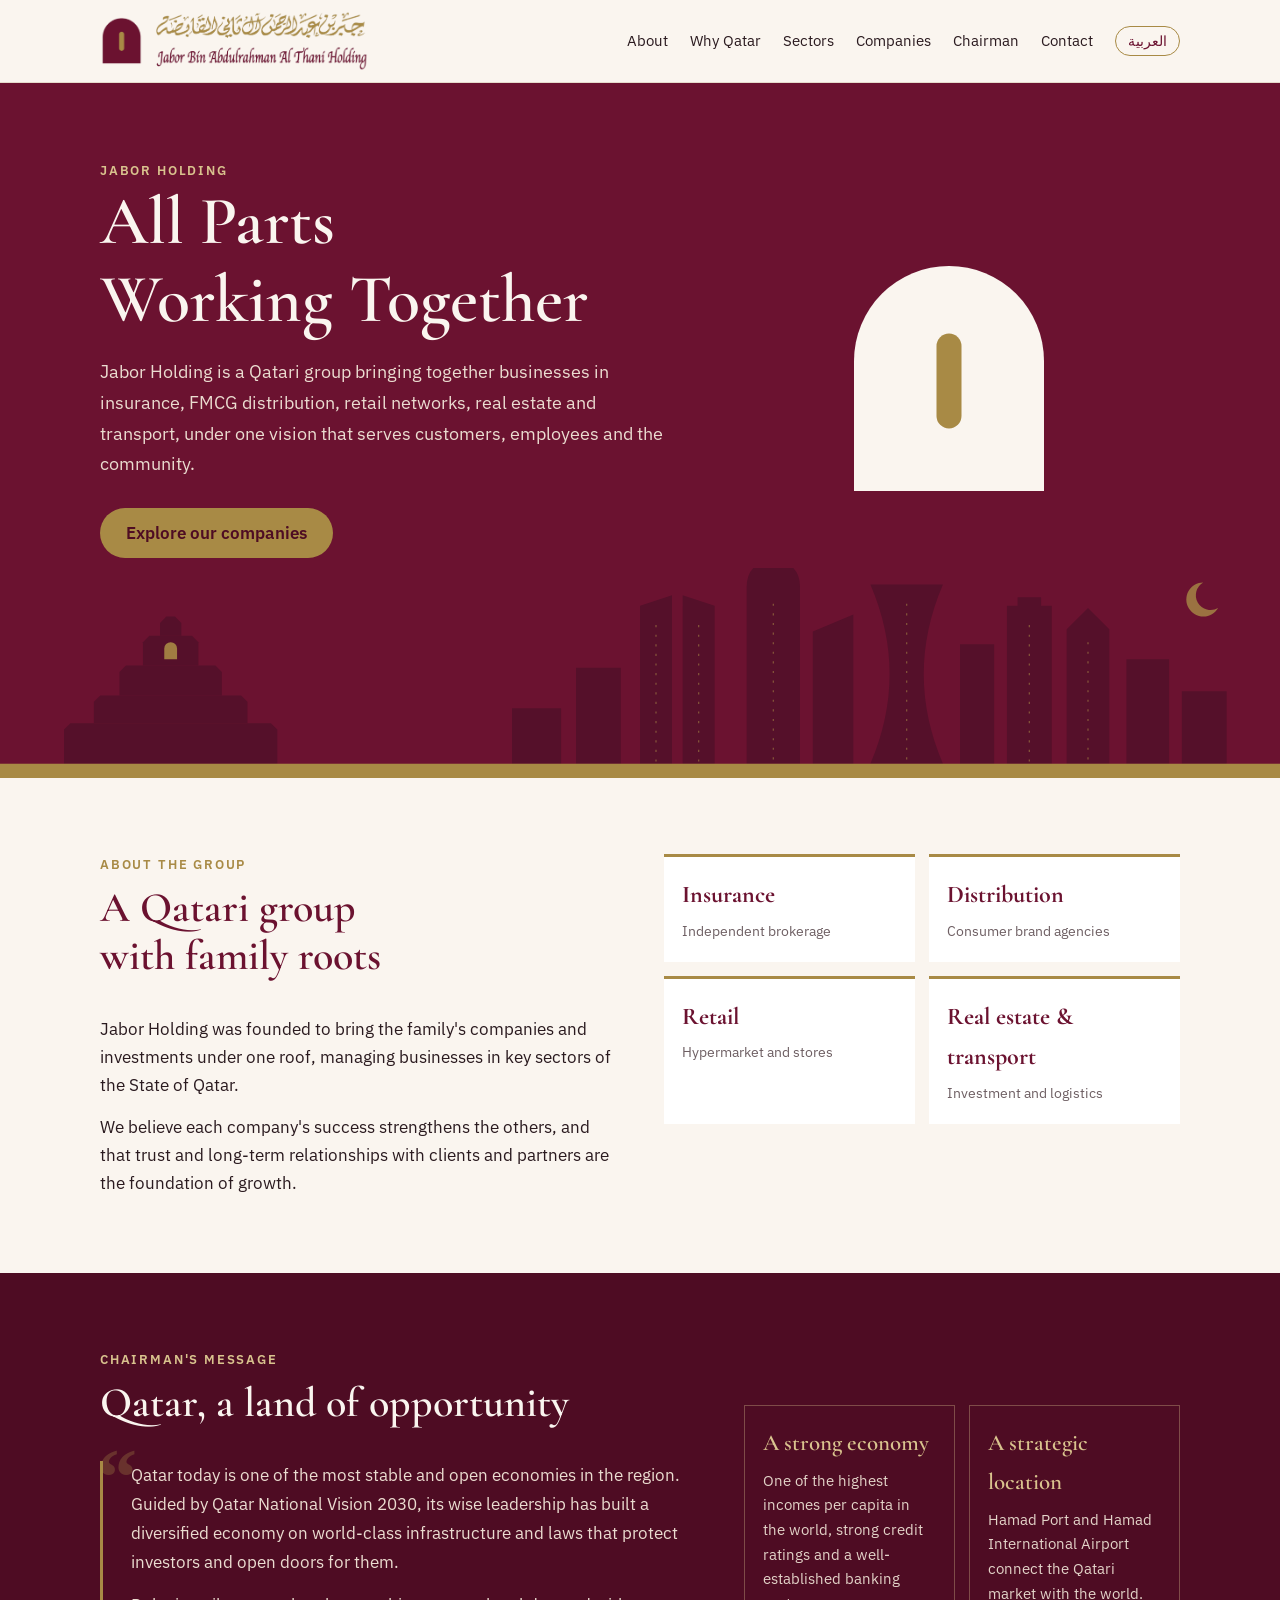
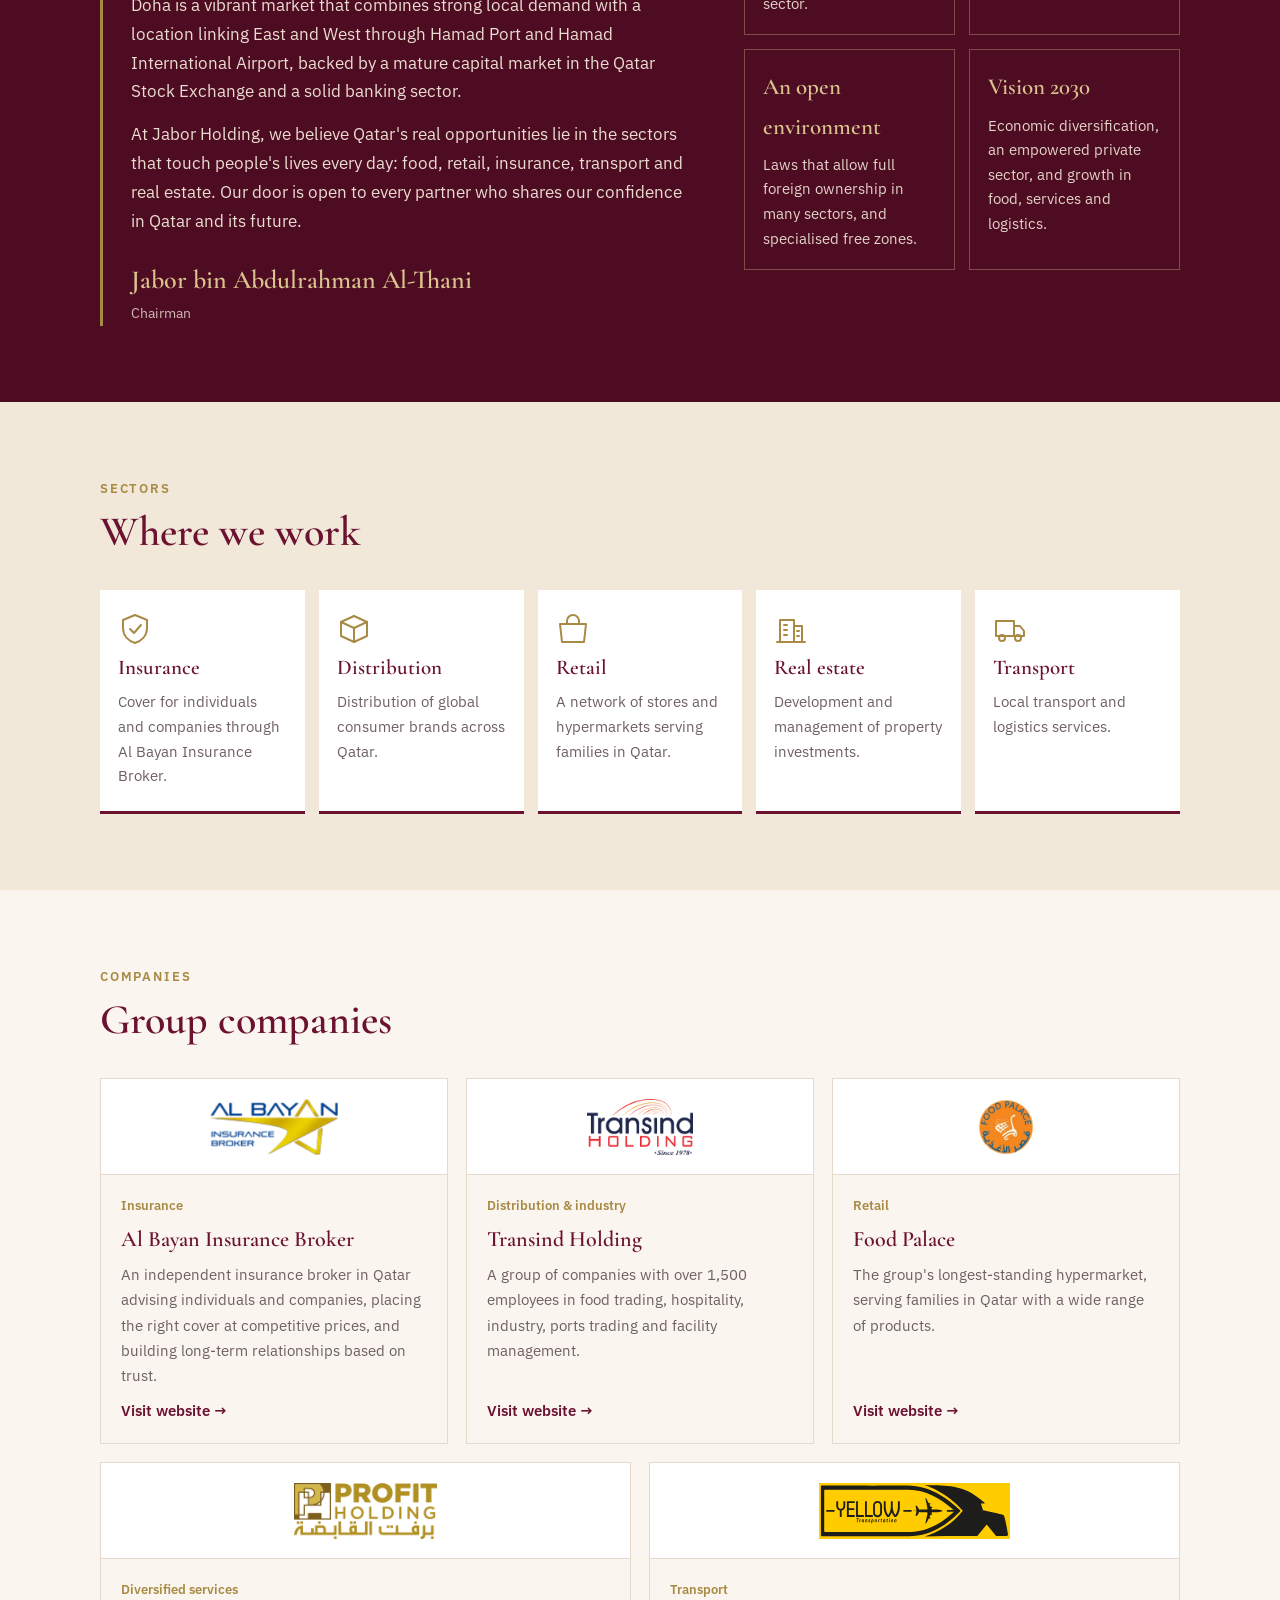
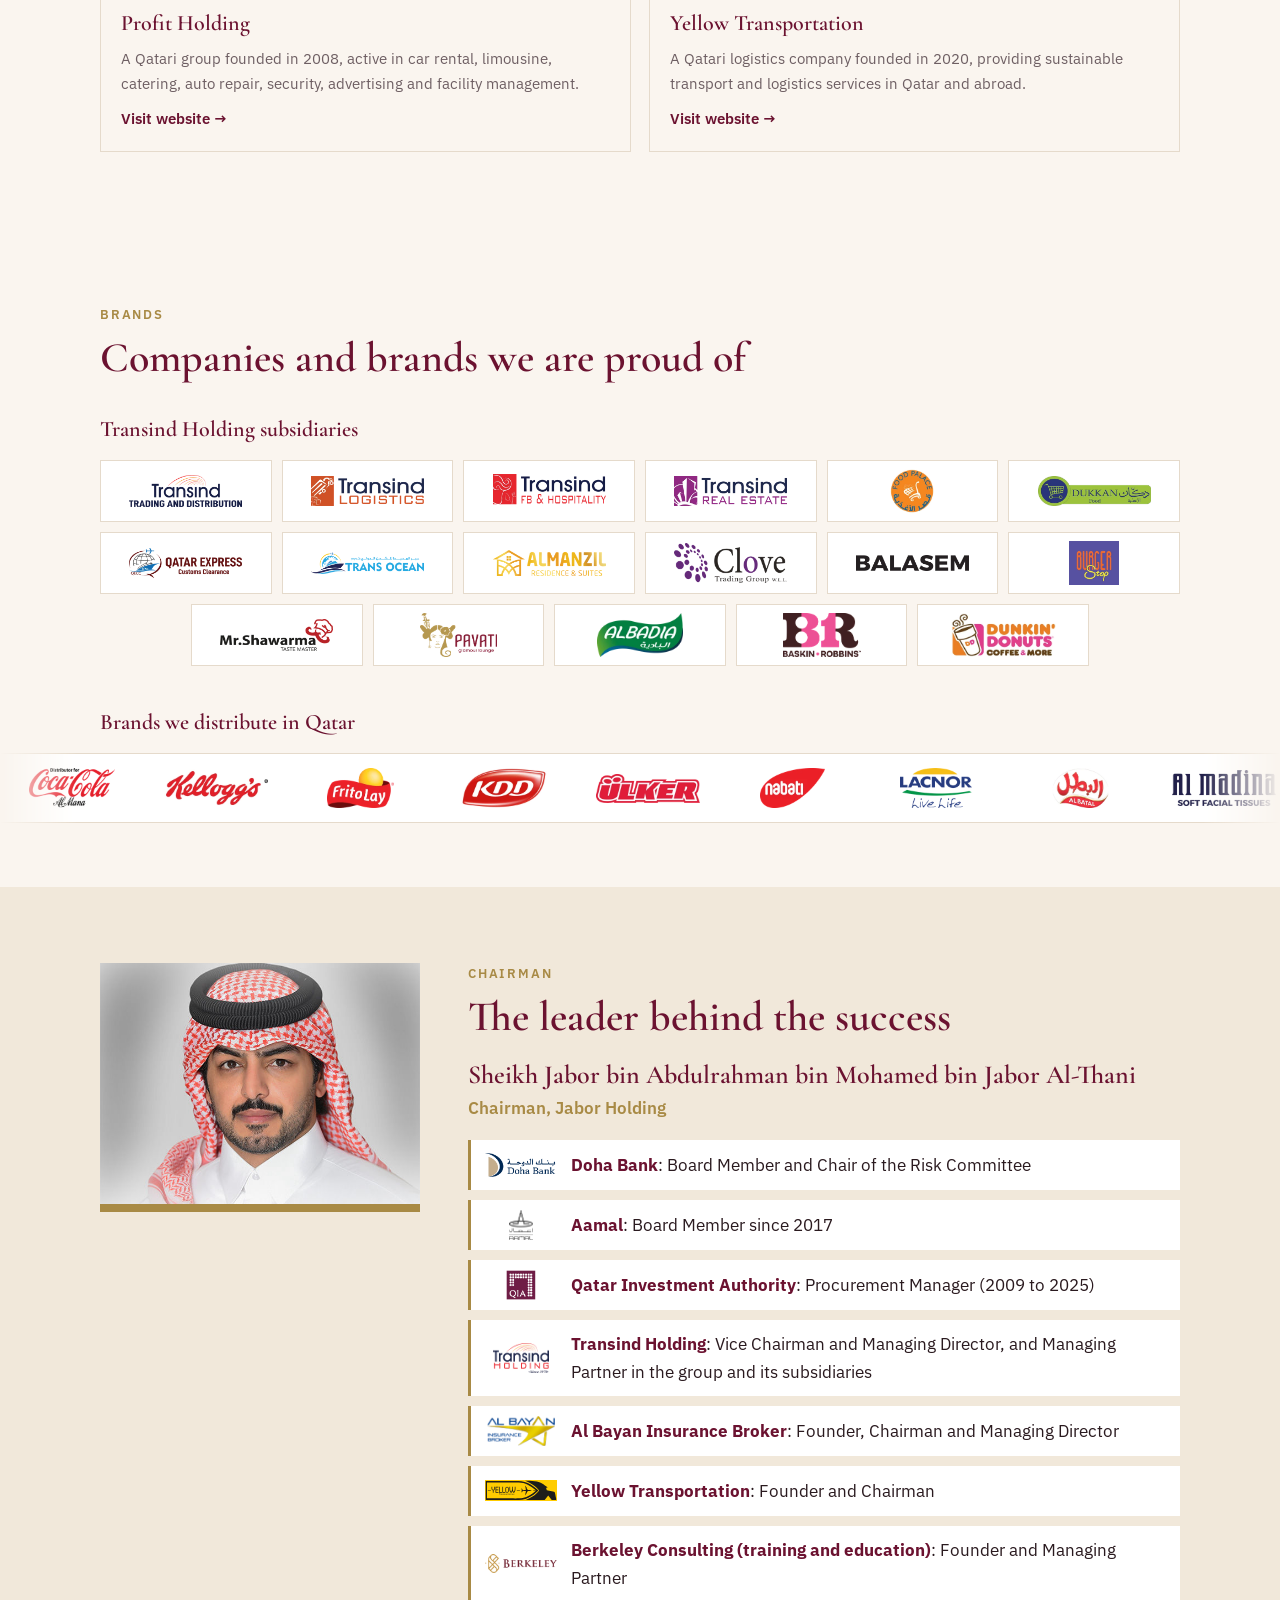
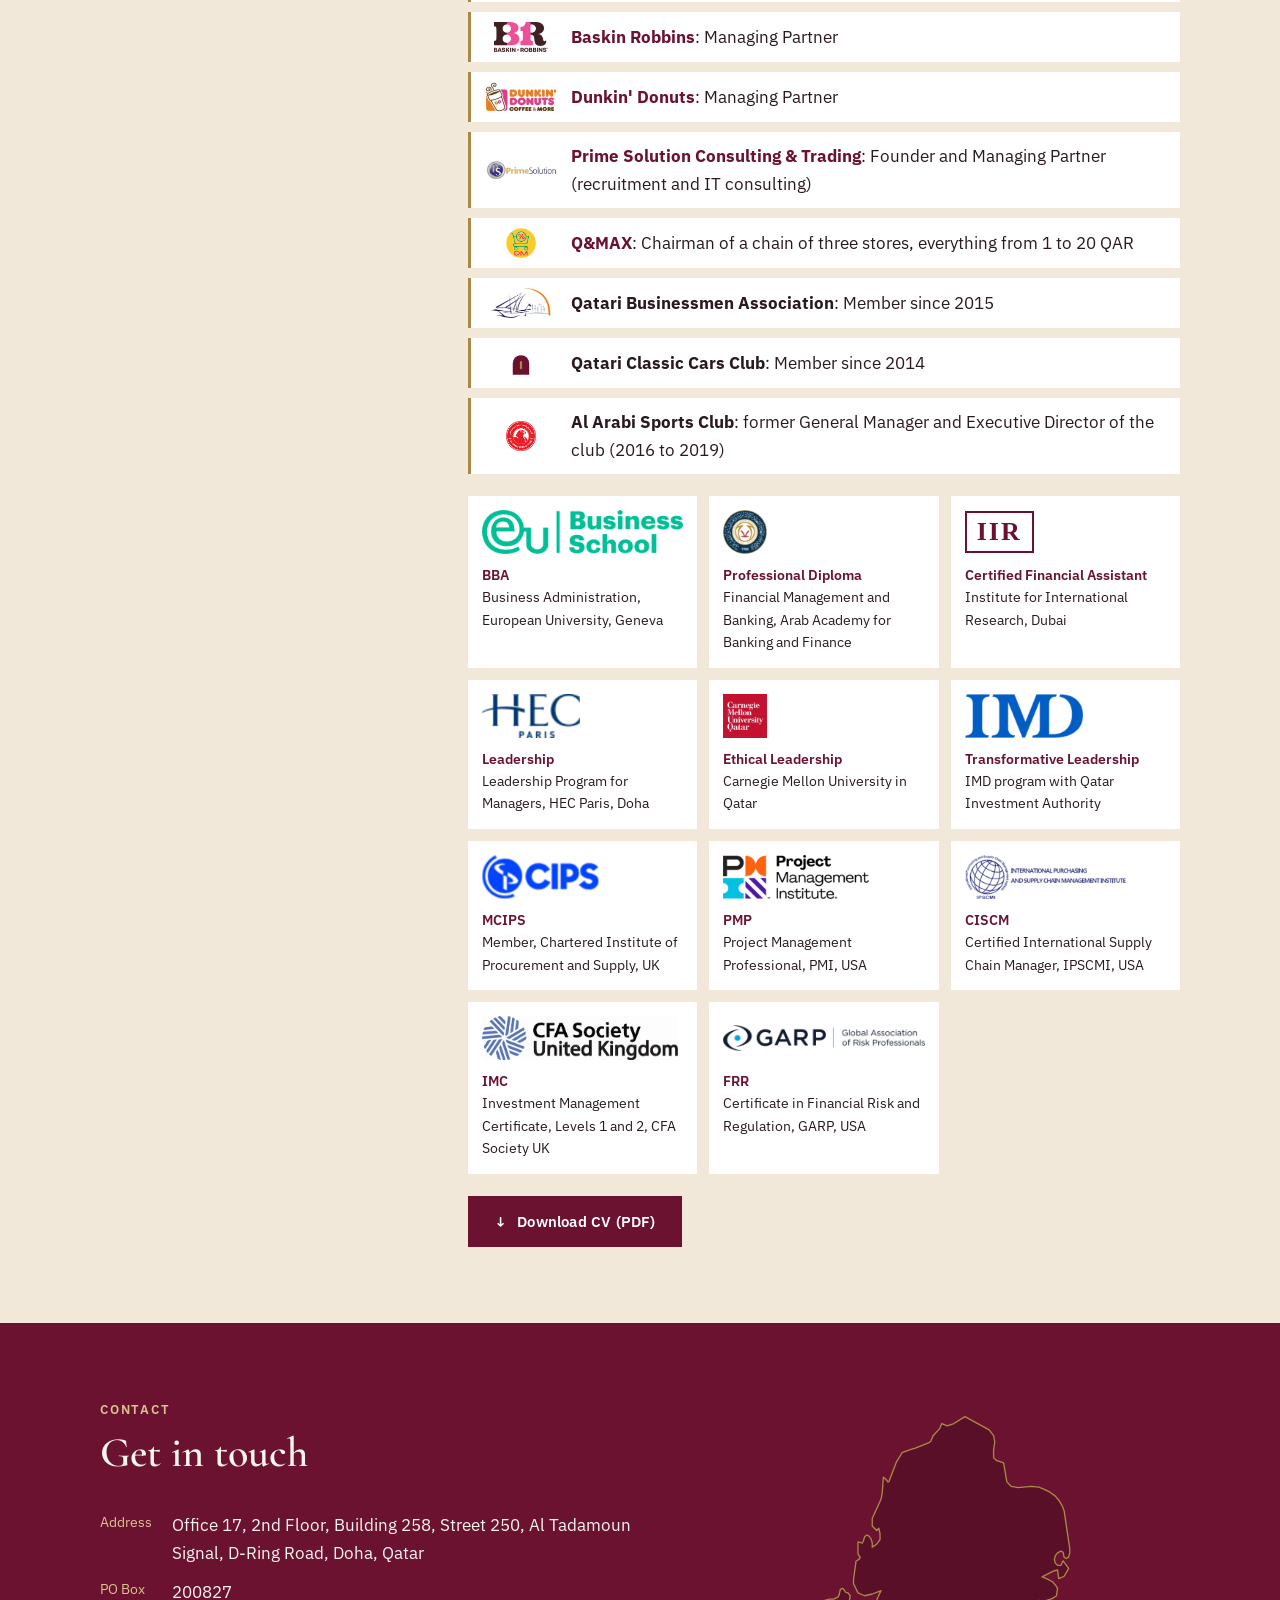
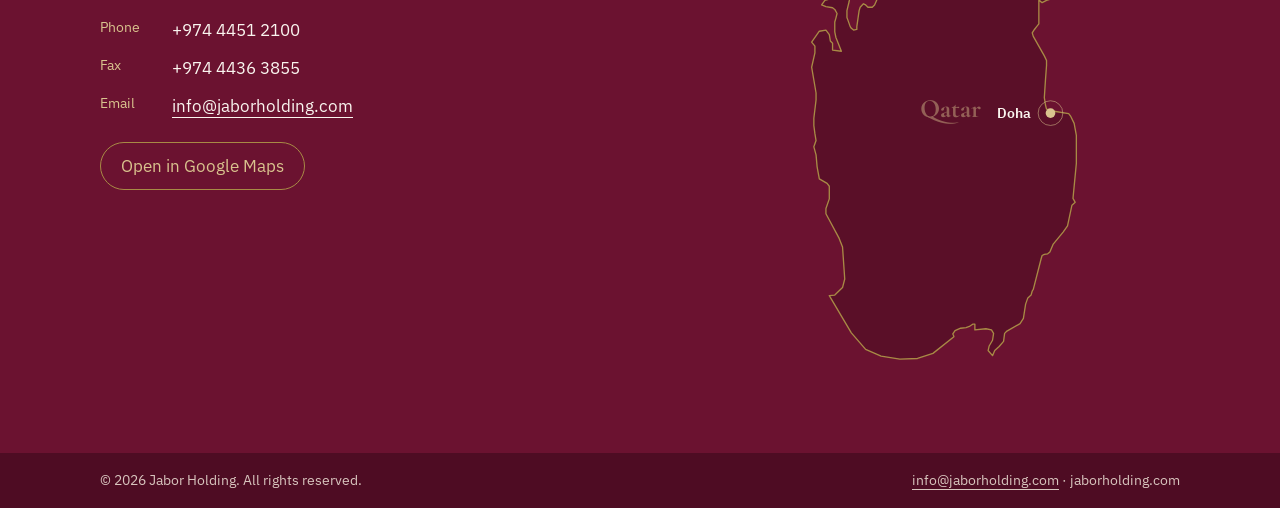
==== commit 1d0ab178: "Add education logos and CV download button Co-Authored-By: Claude Opus 5.5 (1M context) <noreply@ant" ====
--- a/en.html
+++ b/en.html
@@ -38,7 +38,7 @@
 
 <section id="about"><div class="wrap about">
   <div><div class="head"><span class="eyebrow">About the group</span><h2>A Qatari group with family roots</h2></div><p>Jabor Holding was founded to bring the family's companies and investments under one roof, managing businesses in key sectors of the State of Qatar.</p><p>We believe each company's success strengthens the others, and that trust and long-term relationships with clients and partners are the foundation of growth.</p></div>
-  <div><figure class="about-photo"><img src="assets/photos/zubarah.webp" alt="" loading="lazy" width="1200" height="675"></figure><div class="facts"><div class="fact"><b>Insurance</b><span>Independent brokerage</span></div><div class="fact"><b>Distribution</b><span>Consumer brand agencies</span></div><div class="fact"><b>Retail</b><span>Hypermarket and stores</span></div><div class="fact"><b>Real estate & transport</b><span>Investment and logistics</span></div></div></div>
+  <div class="facts"><div class="fact"><b>Insurance</b><span>Independent brokerage</span></div><div class="fact"><b>Distribution</b><span>Consumer brand agencies</span></div><div class="fact"><b>Retail</b><span>Hypermarket and stores</span></div><div class="fact"><b>Real estate & transport</b><span>Investment and logistics</span></div></div>
 </div></section>
 
 <section id="qatar" class="qatar"><div class="wrap">
@@ -71,8 +71,6 @@
     <h3>Sheikh Jabor bin Abdulrahman bin Mohamed bin Jabor Al-Thani</h3><div class="role">Chairman, Jabor Holding</div><ul class="roles"><li><span class="lg"><img src="assets/partners/dohabank.png" alt="" loading="lazy" onerror="this.remove()"></span><span><b><a href="https://www.dohabank.com.qa/" target="_blank" rel="noopener">Doha Bank</a></b>: Board Member and Chair of the Risk Committee</span></li><li><span class="lg"><img src="assets/partners/aamal.png" alt="" loading="lazy" onerror="this.remove()"></span><span><b><a href="https://www.aamal.com.qa/" target="_blank" rel="noopener">Aamal</a></b>: Board Member since 2017</span></li><li><span class="lg"><img src="assets/partners/qia.png" alt="" loading="lazy" onerror="this.remove()"></span><span><b><a href="https://www.qia.qa/" target="_blank" rel="noopener">Qatar Investment Authority</a></b>: Procurement Manager (2009 to 2025)</span></li><li><span class="lg"><img src="assets/logos/transind-holding.webp" alt="" loading="lazy" onerror="this.remove()"></span><span><b><a href="https://www.transindgroup.com/" target="_blank" rel="noopener">Transind Holding</a></b>: Vice Chairman and Managing Director, and Managing Partner in the group and its subsidiaries</span></li><li><span class="lg"><img src="assets/logos/albayan.webp" alt="" loading="lazy" onerror="this.remove()"></span><span><b><a href="https://albayaninsurance.com/" target="_blank" rel="noopener">Al Bayan Insurance Broker</a></b>: Founder, Chairman and Managing Director</span></li><li><span class="lg"><img src="assets/partners/yellow.svg" alt="" loading="lazy" onerror="this.remove()"></span><span><b><a href="https://yloway.com/" target="_blank" rel="noopener">Yellow Transportation</a></b>: Founder and Chairman</span></li><li><span class="lg"><img src="assets/partners/berkeley.png" alt="" loading="lazy" onerror="this.remove()"></span><span><b><a href="https://berkeleyqa.com/" target="_blank" rel="noopener">Berkeley Consulting (training and education)</a></b>: Founder and Managing Partner</span></li><li><span class="lg"><img src="assets/brands/br.webp" alt="" loading="lazy" onerror="this.remove()"></span><span><b><a href="https://www.baskinrobbins.com/" target="_blank" rel="noopener">Baskin Robbins</a></b>: Managing Partner</span></li><li><span class="lg"><img src="assets/brands/dunkin.webp" alt="" loading="lazy" onerror="this.remove()"></span><span><b><a href="https://www.dunkindonuts.com/" target="_blank" rel="noopener">Dunkin' Donuts</a></b>: Managing Partner</span></li><li><span class="lg"><img src="assets/partners/prime.png" alt="" loading="lazy" onerror="this.remove()"></span><span><b><a href="https://www.primesolutionconsulting.com/" target="_blank" rel="noopener">Prime Solution Consulting &amp; Trading</a></b>: Founder and Managing Partner (recruitment and IT consulting)</span></li><li><span class="lg"><img src="assets/partners/qmax.png" alt="" loading="lazy" onerror="this.remove()"></span><span><b><a href="https://www.tiktok.com/@qmax0746" target="_blank" rel="noopener">Q&amp;MAX</a></b>: Chairman of a chain of three stores, everything from 1 to 20 QAR</span></li><li><span class="lg"><img src="assets/partners/qba.png" alt="" loading="lazy" onerror="this.remove()"></span><span><b>Qatari Businessmen Association</b>: Member since 2015</span></li><li><span class="lg"></span><span><b>Qatari Classic Cars Club</b>: Member since 2014</span></li><li><span class="lg"><img src="assets/partners/alarabi.png" alt="" loading="lazy" onerror="this.remove()"></span><span><b>Al Arabi Sports Club</b>: former General Manager and Executive Director of the club (2016 to 2019)</span></li></ul><div class="edu"><div><span class="edu-lg"><img src="assets/edu/euruni.webp" alt="" loading="lazy"></span><b>BBA</b>Business Administration, European University, Geneva</div><div><span class="edu-lg"><img src="assets/edu/aabfs.webp" alt="" loading="lazy"></span><b>Professional Diploma</b>Financial Management and Banking, Arab Academy for Banking and Finance</div><div><span class="edu-lg"><i>IIR</i></span><b>Certified Financial Assistant</b>Institute for International Research, Dubai</div><div><span class="edu-lg"><img src="assets/edu/hec.webp" alt="" loading="lazy"></span><b>Leadership</b>Leadership Program for Managers, HEC Paris, Doha</div><div><span class="edu-lg"><img src="assets/edu/cmuq.webp" alt="" loading="lazy"></span><b>Ethical Leadership</b>Carnegie Mellon University in Qatar</div><div><span class="edu-lg"><img src="assets/edu/imd.webp" alt="" loading="lazy"></span><b>Transformative Leadership</b>IMD program with Qatar Investment Authority</div><div><span class="edu-lg"><img src="assets/edu/cips.webp" alt="" loading="lazy"></span><b>MCIPS</b>Member, Chartered Institute of Procurement and Supply, UK</div><div><span class="edu-lg"><img src="assets/edu/pmi.webp" alt="" loading="lazy"></span><b>PMP</b>Project Management Professional, PMI, USA</div><div><span class="edu-lg"><img src="assets/edu/ipscmi.webp" alt="" loading="lazy"></span><b>CISCM</b>Certified International Supply Chain Manager, IPSCMI, USA</div><div><span class="edu-lg"><img src="assets/edu/cfauk.webp" alt="" loading="lazy"></span><b>IMC</b>Investment Management Certificate, Levels 1 and 2, CFA Society UK</div><div><span class="edu-lg"><img src="assets/edu/garp.webp" alt="" loading="lazy"></span><b>FRR</b>Certificate in Financial Risk and Regulation, GARP, USA</div></div><a class="cv-btn" href="assets/Jabor_Al_Thani_CV.pdf" download>Download CV (PDF)</a></div>
 </div></section>
 
-<div class="photo-band" role="img" aria-label="Doha"></div>
-
 <section id="contact" class="contact"><div class="wrap grid">
   <div><div class="head"><span class="eyebrow" style="color:#D9C38E">Contact</span><h2>Get in touch</h2></div><dl><dt>Address</dt><dd>Office 17, 2nd Floor, Building 258, Street 250, Al Tadamoun Signal, D-Ring Road, Doha, Qatar</dd><dt>PO Box</dt><dd class=ltr>200827</dd><dt>Phone</dt><dd class=ltr>+974 4451 2100</dd><dt>Fax</dt><dd class=ltr>+974 4436 3855</dd><dt>Email</dt><dd class=ltr><a href="mailto:info@jaborholding.com">info@jaborholding.com</a></dd></dl>
     <a class="map" href="https://www.google.com/maps/search/?api=1&query=Al+Tadamoun+Signal+D-Ring+Road+Doha+Qatar" target="_blank" rel="noopener">Open in Google Maps</a></div>
--- a/assets/style.css
+++ b/assets/style.css
@@ -233,17 +233,6 @@
 .qatar blockquote::before{top:-24px; font-size:80px; opacity:.3}
 .contact dd a, footer a{color:inherit; text-decoration:none; border-bottom:1px solid currentColor}
 .contact dd a:hover, footer a:hover{color:var(--gold-soft)}
-
-/* photos: Doha skyline behind the Qatar message, meeting photo in About */
-.qatar{background:linear-gradient(100deg, rgba(78,12,35,.94) 0%, rgba(78,12,35,.86) 45%, rgba(78,12,35,.62) 100%), url(photos/doha-panorama.webp) center 40%/cover no-repeat}
-html[dir="rtl"] .qatar{background:linear-gradient(260deg, rgba(78,12,35,.94) 0%, rgba(78,12,35,.86) 45%, rgba(78,12,35,.62) 100%), url(photos/doha-panorama.webp) center 40%/cover no-repeat}
-.qatar .wrap{padding-block:24px}
-.about-photo{margin:0 0 14px; border-top:3px solid var(--gold); overflow:hidden; aspect-ratio:16/9; background:var(--sand)}
-.about-photo img{width:100%; height:100%; object-fit:cover}
-.qatar blockquote footer{background:none}
-.photo-band{height:clamp(240px,38vw,460px); background:linear-gradient(180deg, rgba(78,12,35,.18), rgba(78,12,35,.05) 40%, rgba(78,12,35,.55)), url(photos/dhow.webp) center 55%/cover no-repeat; border-top:3px solid var(--gold)}
-.contact{background:linear-gradient(100deg, rgba(78,12,35,.95) 0%, rgba(78,12,35,.9) 50%, rgba(78,12,35,.7) 100%), url(photos/museum.webp) center 40%/cover no-repeat}
-html[dir="rtl"] .contact{background:linear-gradient(260deg, rgba(78,12,35,.95) 0%, rgba(78,12,35,.9) 50%, rgba(78,12,35,.7) 100%), url(photos/museum.webp) center 40%/cover no-repeat}
 .co h3 a{color:inherit; text-decoration:none}
 .co h3 a:hover{text-decoration:underline; text-underline-offset:6px; text-decoration-thickness:1px}
 a.img{text-decoration:none; cursor:pointer}
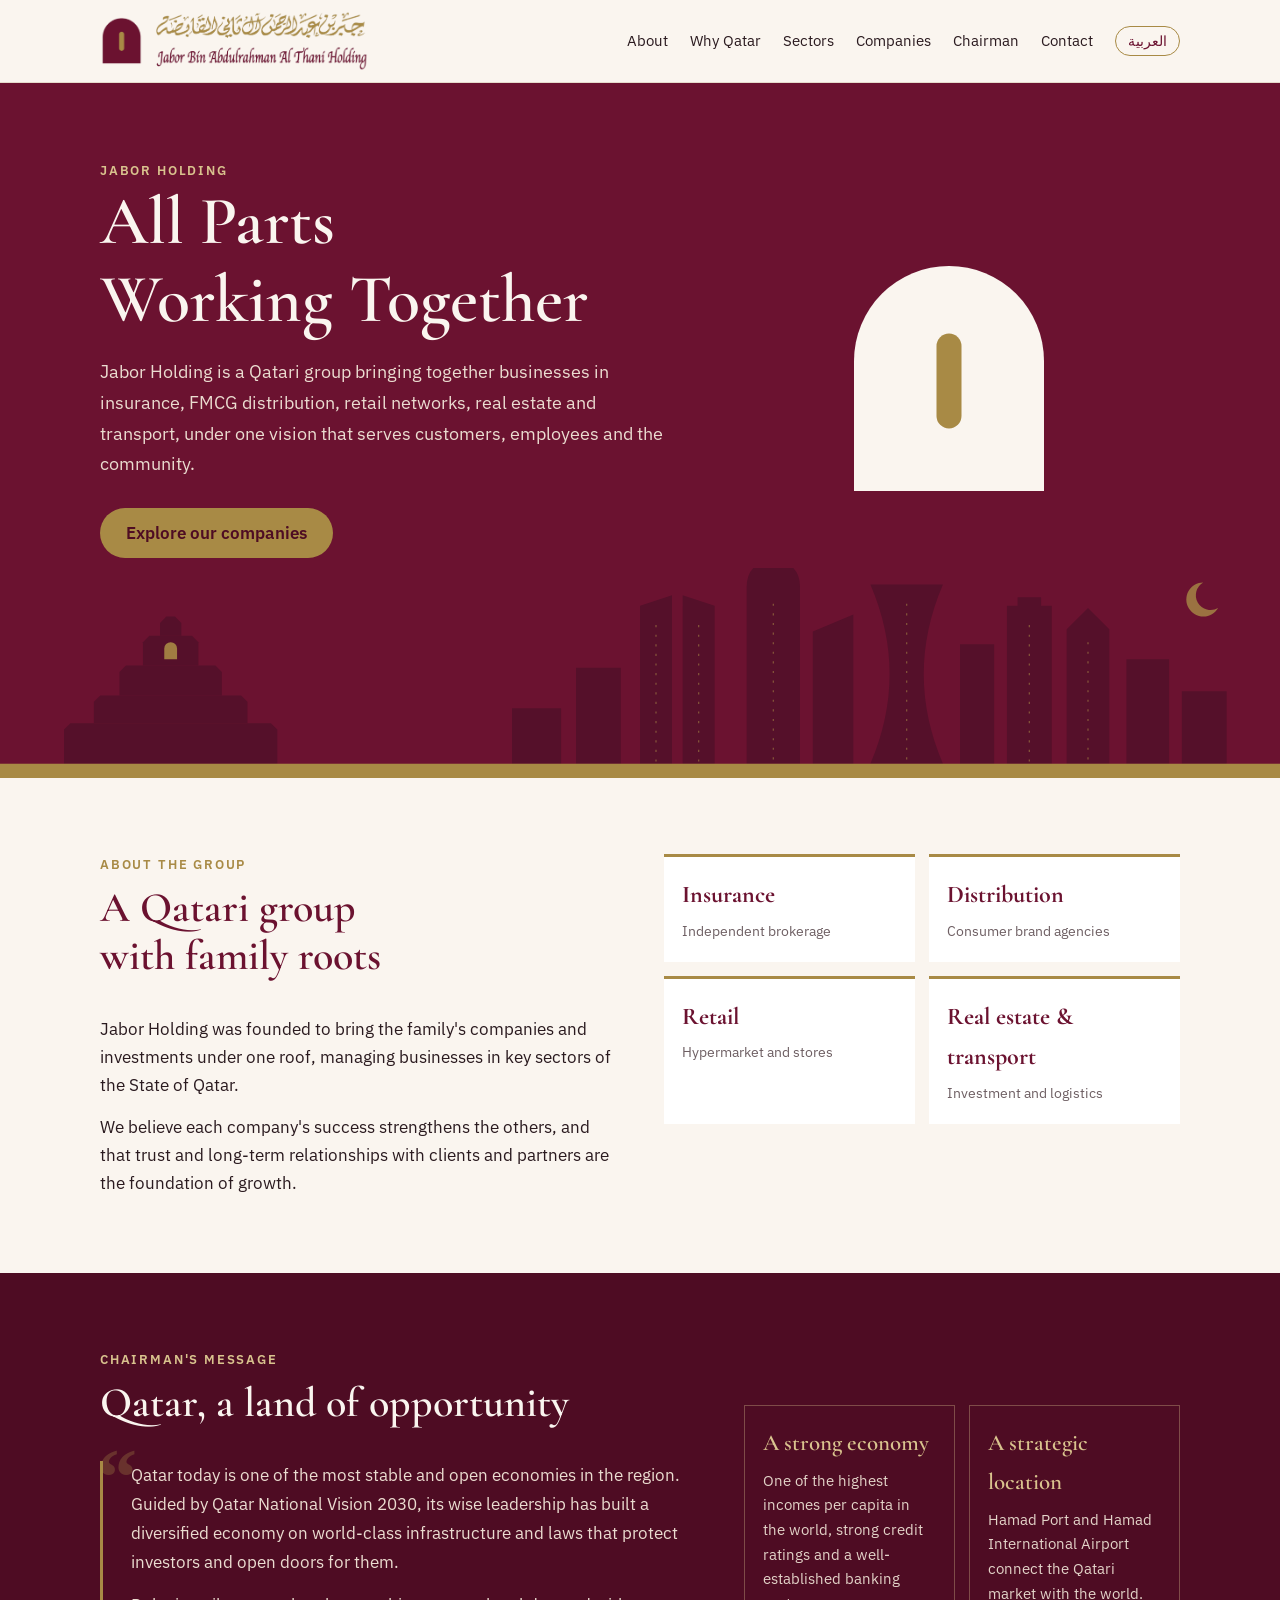
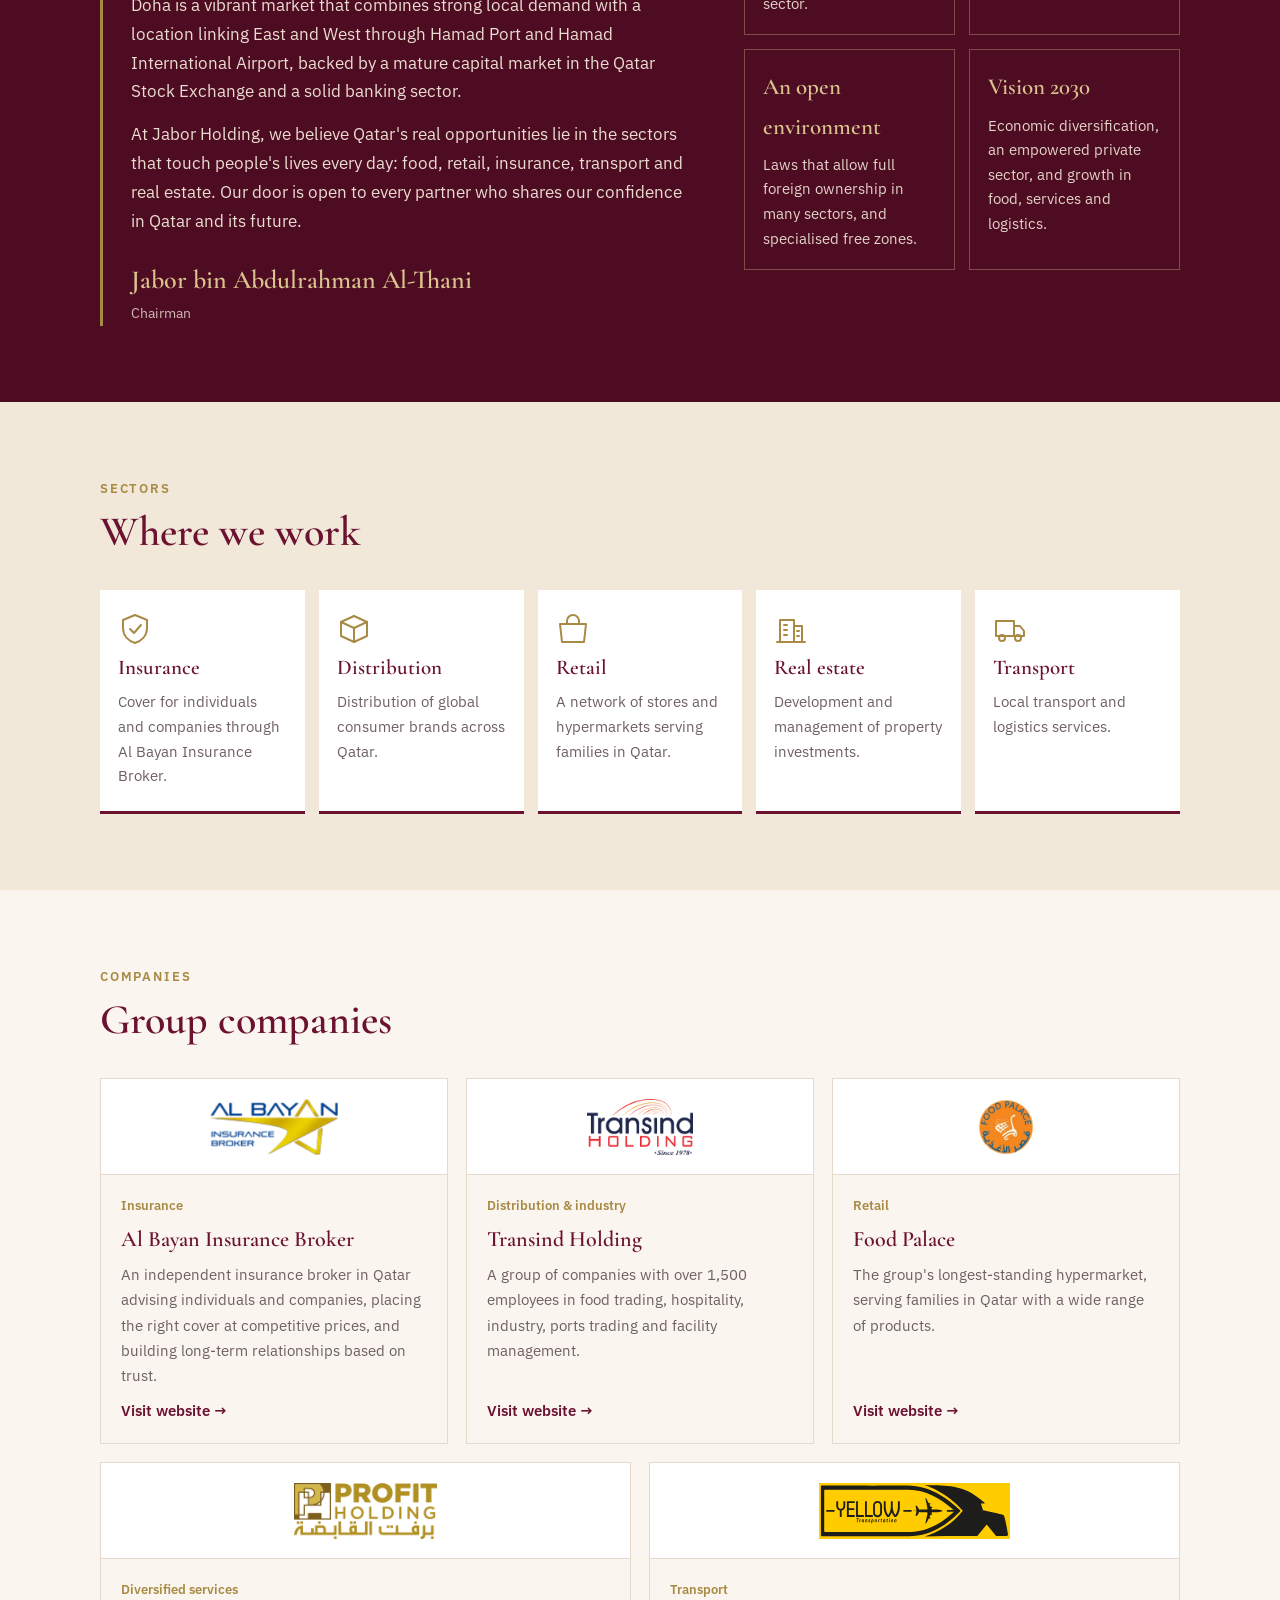
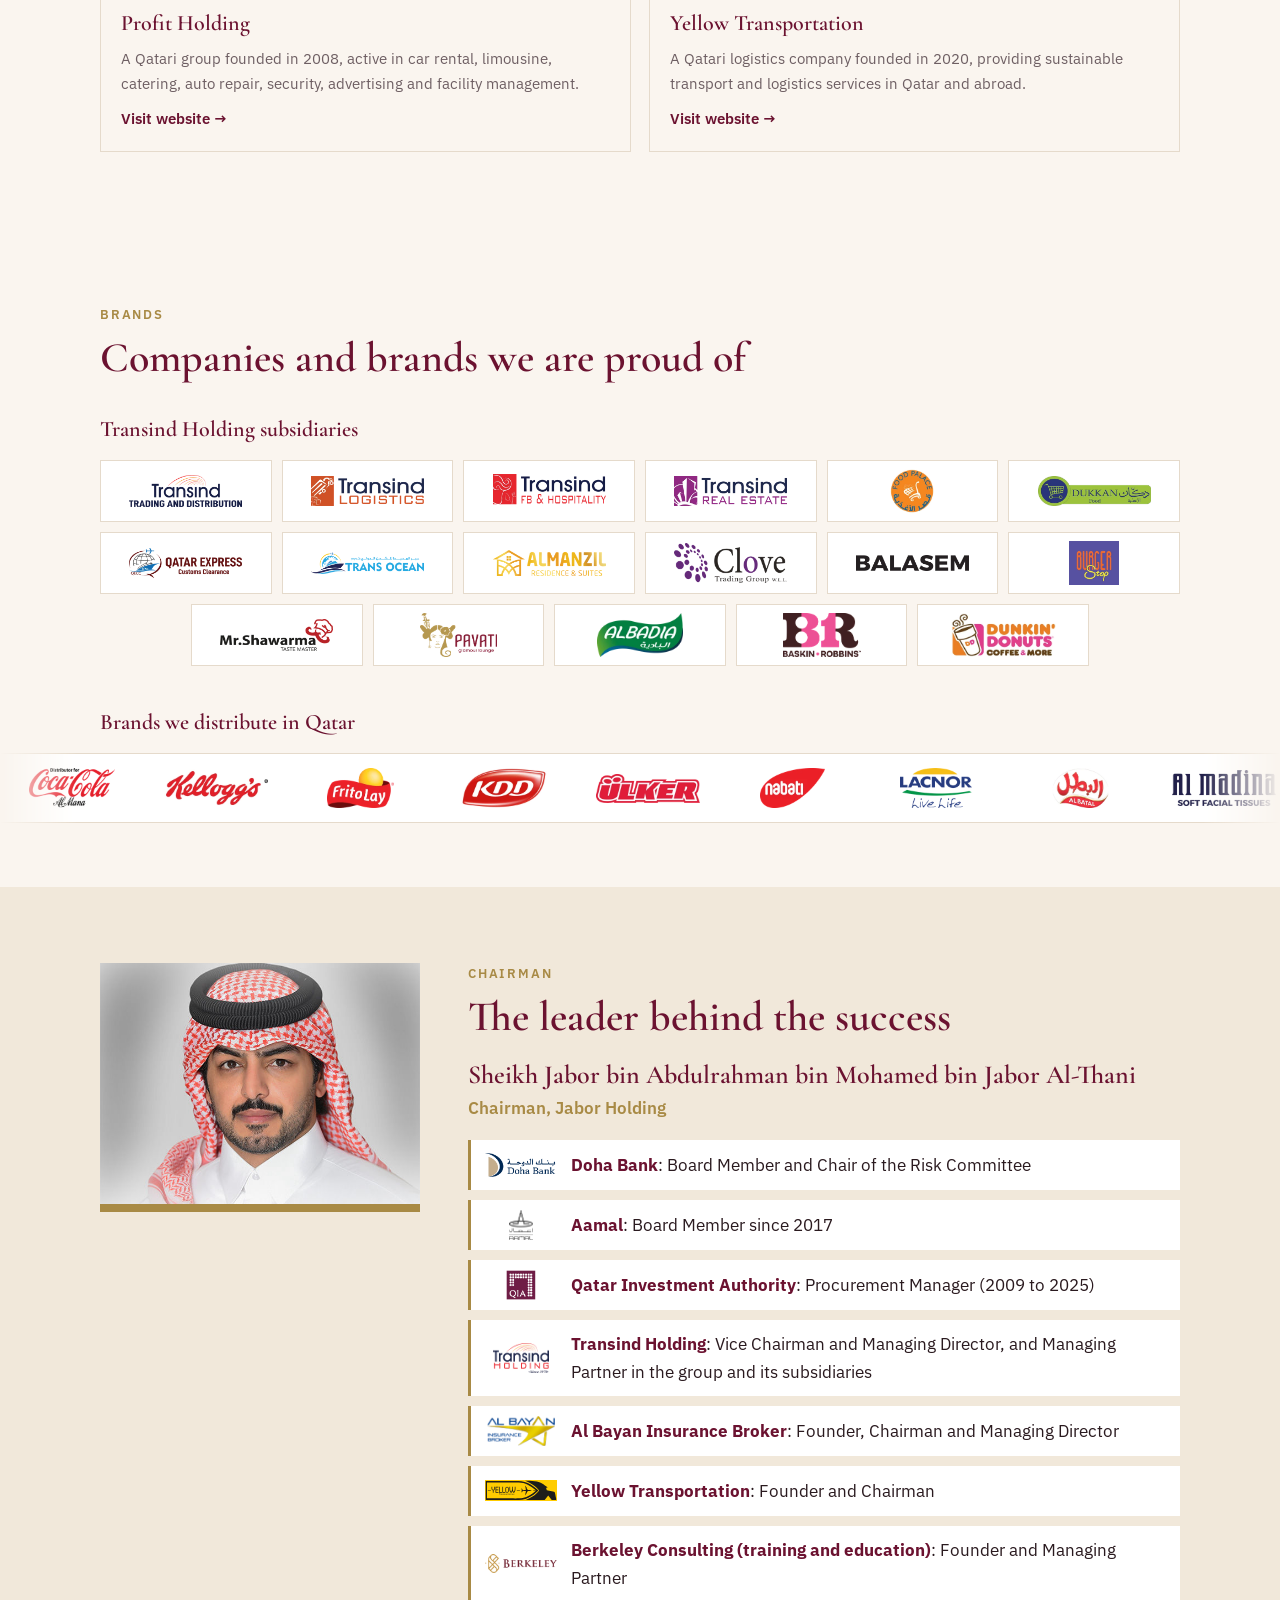
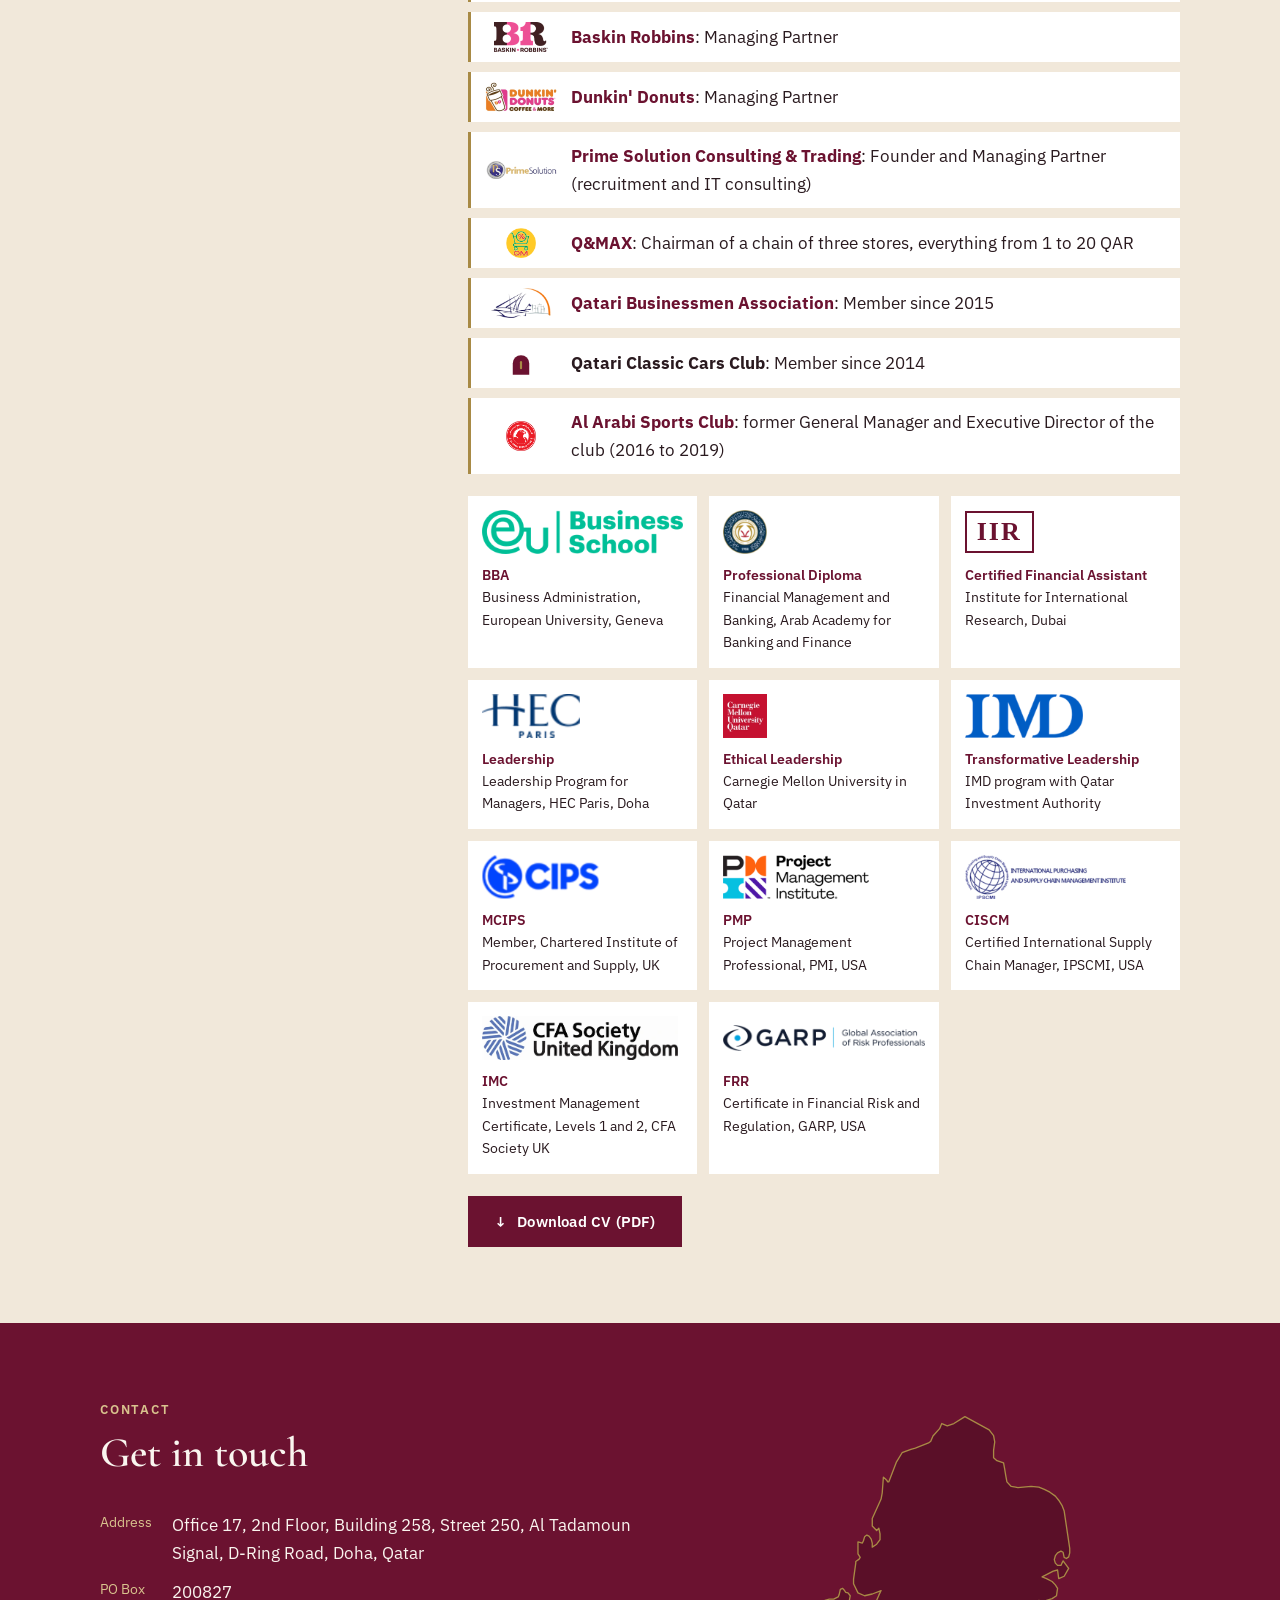
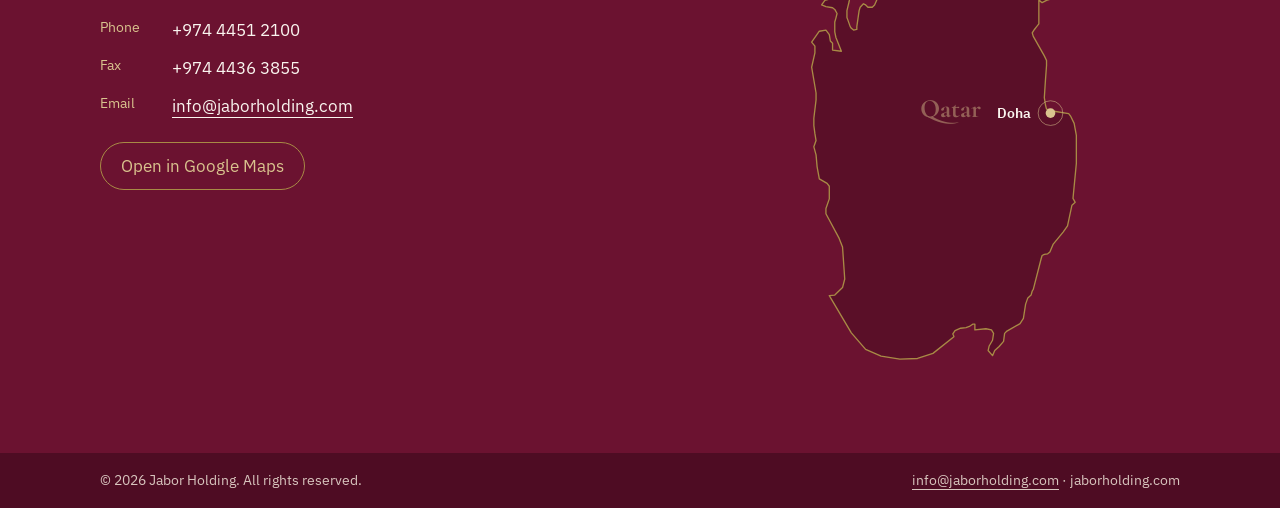
==== commit ccb160e5: "Publish: role logos link to company websites Co-Authored-By: Claude Opus 5.5 (1M context) <noreply@a" ====
--- a/en.html
+++ b/en.html
@@ -68,7 +68,7 @@
 <section id="chairman" class="alt"><div class="wrap chair">
   <div class="photo"><img src="assets/images/sheikh-img-580x450.jpg" alt="Sheikh Jabor bin Abdulrahman bin Mohamed bin Jabor Al-Thani" onerror="this.remove()"></div>
   <div><div class="head" style="margin-bottom:18px"><span class="eyebrow">Chairman</span><h2>The leader behind the success</h2></div>
-    <h3>Sheikh Jabor bin Abdulrahman bin Mohamed bin Jabor Al-Thani</h3><div class="role">Chairman, Jabor Holding</div><ul class="roles"><li><span class="lg"><img src="assets/partners/dohabank.png" alt="" loading="lazy" onerror="this.remove()"></span><span><b><a href="https://www.dohabank.com.qa/" target="_blank" rel="noopener">Doha Bank</a></b>: Board Member and Chair of the Risk Committee</span></li><li><span class="lg"><img src="assets/partners/aamal.png" alt="" loading="lazy" onerror="this.remove()"></span><span><b><a href="https://www.aamal.com.qa/" target="_blank" rel="noopener">Aamal</a></b>: Board Member since 2017</span></li><li><span class="lg"><img src="assets/partners/qia.png" alt="" loading="lazy" onerror="this.remove()"></span><span><b><a href="https://www.qia.qa/" target="_blank" rel="noopener">Qatar Investment Authority</a></b>: Procurement Manager (2009 to 2025)</span></li><li><span class="lg"><img src="assets/logos/transind-holding.webp" alt="" loading="lazy" onerror="this.remove()"></span><span><b><a href="https://www.transindgroup.com/" target="_blank" rel="noopener">Transind Holding</a></b>: Vice Chairman and Managing Director, and Managing Partner in the group and its subsidiaries</span></li><li><span class="lg"><img src="assets/logos/albayan.webp" alt="" loading="lazy" onerror="this.remove()"></span><span><b><a href="https://albayaninsurance.com/" target="_blank" rel="noopener">Al Bayan Insurance Broker</a></b>: Founder, Chairman and Managing Director</span></li><li><span class="lg"><img src="assets/partners/yellow.svg" alt="" loading="lazy" onerror="this.remove()"></span><span><b><a href="https://yloway.com/" target="_blank" rel="noopener">Yellow Transportation</a></b>: Founder and Chairman</span></li><li><span class="lg"><img src="assets/partners/berkeley.png" alt="" loading="lazy" onerror="this.remove()"></span><span><b><a href="https://berkeleyqa.com/" target="_blank" rel="noopener">Berkeley Consulting (training and education)</a></b>: Founder and Managing Partner</span></li><li><span class="lg"><img src="assets/brands/br.webp" alt="" loading="lazy" onerror="this.remove()"></span><span><b><a href="https://www.baskinrobbins.com/" target="_blank" rel="noopener">Baskin Robbins</a></b>: Managing Partner</span></li><li><span class="lg"><img src="assets/brands/dunkin.webp" alt="" loading="lazy" onerror="this.remove()"></span><span><b><a href="https://www.dunkindonuts.com/" target="_blank" rel="noopener">Dunkin' Donuts</a></b>: Managing Partner</span></li><li><span class="lg"><img src="assets/partners/prime.png" alt="" loading="lazy" onerror="this.remove()"></span><span><b><a href="https://www.primesolutionconsulting.com/" target="_blank" rel="noopener">Prime Solution Consulting &amp; Trading</a></b>: Founder and Managing Partner (recruitment and IT consulting)</span></li><li><span class="lg"><img src="assets/partners/qmax.png" alt="" loading="lazy" onerror="this.remove()"></span><span><b><a href="https://www.tiktok.com/@qmax0746" target="_blank" rel="noopener">Q&amp;MAX</a></b>: Chairman of a chain of three stores, everything from 1 to 20 QAR</span></li><li><span class="lg"><img src="assets/partners/qba.png" alt="" loading="lazy" onerror="this.remove()"></span><span><b>Qatari Businessmen Association</b>: Member since 2015</span></li><li><span class="lg"></span><span><b>Qatari Classic Cars Club</b>: Member since 2014</span></li><li><span class="lg"><img src="assets/partners/alarabi.png" alt="" loading="lazy" onerror="this.remove()"></span><span><b>Al Arabi Sports Club</b>: former General Manager and Executive Director of the club (2016 to 2019)</span></li></ul><div class="edu"><div><span class="edu-lg"><img src="assets/edu/euruni.webp" alt="" loading="lazy"></span><b>BBA</b>Business Administration, European University, Geneva</div><div><span class="edu-lg"><img src="assets/edu/aabfs.webp" alt="" loading="lazy"></span><b>Professional Diploma</b>Financial Management and Banking, Arab Academy for Banking and Finance</div><div><span class="edu-lg"><i>IIR</i></span><b>Certified Financial Assistant</b>Institute for International Research, Dubai</div><div><span class="edu-lg"><img src="assets/edu/hec.webp" alt="" loading="lazy"></span><b>Leadership</b>Leadership Program for Managers, HEC Paris, Doha</div><div><span class="edu-lg"><img src="assets/edu/cmuq.webp" alt="" loading="lazy"></span><b>Ethical Leadership</b>Carnegie Mellon University in Qatar</div><div><span class="edu-lg"><img src="assets/edu/imd.webp" alt="" loading="lazy"></span><b>Transformative Leadership</b>IMD program with Qatar Investment Authority</div><div><span class="edu-lg"><img src="assets/edu/cips.webp" alt="" loading="lazy"></span><b>MCIPS</b>Member, Chartered Institute of Procurement and Supply, UK</div><div><span class="edu-lg"><img src="assets/edu/pmi.webp" alt="" loading="lazy"></span><b>PMP</b>Project Management Professional, PMI, USA</div><div><span class="edu-lg"><img src="assets/edu/ipscmi.webp" alt="" loading="lazy"></span><b>CISCM</b>Certified International Supply Chain Manager, IPSCMI, USA</div><div><span class="edu-lg"><img src="assets/edu/cfauk.webp" alt="" loading="lazy"></span><b>IMC</b>Investment Management Certificate, Levels 1 and 2, CFA Society UK</div><div><span class="edu-lg"><img src="assets/edu/garp.webp" alt="" loading="lazy"></span><b>FRR</b>Certificate in Financial Risk and Regulation, GARP, USA</div></div><a class="cv-btn" href="assets/Jabor_Al_Thani_CV.pdf" download>Download CV (PDF)</a></div>
+    <h3>Sheikh Jabor bin Abdulrahman bin Mohamed bin Jabor Al-Thani</h3><div class="role">Chairman, Jabor Holding</div><ul class="roles"><li><a class="lg" href="https://www.dohabank.com.qa/" target="_blank" rel="noopener" aria-label="Doha Bank"><img src="assets/partners/dohabank.png" alt="" loading="lazy" onerror="this.remove()"></a><span><b><a href="https://www.dohabank.com.qa/" target="_blank" rel="noopener">Doha Bank</a></b>: Board Member and Chair of the Risk Committee</span></li><li><a class="lg" href="https://www.aamal.com.qa/" target="_blank" rel="noopener" aria-label="Aamal"><img src="assets/partners/aamal.png" alt="" loading="lazy" onerror="this.remove()"></a><span><b><a href="https://www.aamal.com.qa/" target="_blank" rel="noopener">Aamal</a></b>: Board Member since 2017</span></li><li><a class="lg" href="https://www.qia.qa/" target="_blank" rel="noopener" aria-label="Qatar Investment Authority"><img src="assets/partners/qia.png" alt="" loading="lazy" onerror="this.remove()"></a><span><b><a href="https://www.qia.qa/" target="_blank" rel="noopener">Qatar Investment Authority</a></b>: Procurement Manager (2009 to 2025)</span></li><li><a class="lg" href="https://www.transindgroup.com/" target="_blank" rel="noopener" aria-label="Transind Holding"><img src="assets/logos/transind-holding.webp" alt="" loading="lazy" onerror="this.remove()"></a><span><b><a href="https://www.transindgroup.com/" target="_blank" rel="noopener">Transind Holding</a></b>: Vice Chairman and Managing Director, and Managing Partner in the group and its subsidiaries</span></li><li><a class="lg" href="https://albayaninsurance.com/" target="_blank" rel="noopener" aria-label="Al Bayan Insurance Broker"><img src="assets/logos/albayan.webp" alt="" loading="lazy" onerror="this.remove()"></a><span><b><a href="https://albayaninsurance.com/" target="_blank" rel="noopener">Al Bayan Insurance Broker</a></b>: Founder, Chairman and Managing Director</span></li><li><a class="lg" href="https://yloway.com/" target="_blank" rel="noopener" aria-label="Yellow Transportation"><img src="assets/partners/yellow.svg" alt="" loading="lazy" onerror="this.remove()"></a><span><b><a href="https://yloway.com/" target="_blank" rel="noopener">Yellow Transportation</a></b>: Founder and Chairman</span></li><li><a class="lg" href="https://berkeleyqa.com/" target="_blank" rel="noopener" aria-label="Berkeley Consulting (training and education)"><img src="assets/partners/berkeley.png" alt="" loading="lazy" onerror="this.remove()"></a><span><b><a href="https://berkeleyqa.com/" target="_blank" rel="noopener">Berkeley Consulting (training and education)</a></b>: Founder and Managing Partner</span></li><li><a class="lg" href="https://www.baskinrobbinsmea.com/en/delivery-service/qa/" target="_blank" rel="noopener" aria-label="Baskin Robbins"><img src="assets/brands/br.webp" alt="" loading="lazy" onerror="this.remove()"></a><span><b><a href="https://www.baskinrobbinsmea.com/en/delivery-service/qa/" target="_blank" rel="noopener">Baskin Robbins</a></b>: Managing Partner</span></li><li><a class="lg" href="https://www.dunkindonuts.com/" target="_blank" rel="noopener" aria-label="Dunkin' Donuts"><img src="assets/brands/dunkin.webp" alt="" loading="lazy" onerror="this.remove()"></a><span><b><a href="https://www.dunkindonuts.com/" target="_blank" rel="noopener">Dunkin' Donuts</a></b>: Managing Partner</span></li><li><a class="lg" href="https://www.primesolutionconsulting.com/" target="_blank" rel="noopener" aria-label="Prime Solution Consulting &amp; Trading"><img src="assets/partners/prime.png" alt="" loading="lazy" onerror="this.remove()"></a><span><b><a href="https://www.primesolutionconsulting.com/" target="_blank" rel="noopener">Prime Solution Consulting &amp; Trading</a></b>: Founder and Managing Partner (recruitment and IT consulting)</span></li><li><a class="lg" href="https://www.tiktok.com/@qmax0746" target="_blank" rel="noopener" aria-label="Q&amp;MAX"><img src="assets/partners/qmax.png" alt="" loading="lazy" onerror="this.remove()"></a><span><b><a href="https://www.tiktok.com/@qmax0746" target="_blank" rel="noopener">Q&amp;MAX</a></b>: Chairman of a chain of three stores, everything from 1 to 20 QAR</span></li><li><a class="lg" href="https://qataribusinessmen.org/" target="_blank" rel="noopener" aria-label="Qatari Businessmen Association"><img src="assets/partners/qba.png" alt="" loading="lazy" onerror="this.remove()"></a><span><b><a href="https://qataribusinessmen.org/" target="_blank" rel="noopener">Qatari Businessmen Association</a></b>: Member since 2015</span></li><li><span class="lg"></span><span><b>Qatari Classic Cars Club</b>: Member since 2014</span></li><li><a class="lg" href="https://alarabi.qa/" target="_blank" rel="noopener" aria-label="Al Arabi Sports Club"><img src="assets/partners/alarabi.png" alt="" loading="lazy" onerror="this.remove()"></a><span><b><a href="https://alarabi.qa/" target="_blank" rel="noopener">Al Arabi Sports Club</a></b>: former General Manager and Executive Director of the club (2016 to 2019)</span></li></ul><div class="edu"><div><span class="edu-lg"><img src="assets/edu/euruni.webp" alt="" loading="lazy"></span><b>BBA</b>Business Administration, European University, Geneva</div><div><span class="edu-lg"><img src="assets/edu/aabfs.webp" alt="" loading="lazy"></span><b>Professional Diploma</b>Financial Management and Banking, Arab Academy for Banking and Finance</div><div><span class="edu-lg"><i>IIR</i></span><b>Certified Financial Assistant</b>Institute for International Research, Dubai</div><div><span class="edu-lg"><img src="assets/edu/hec.webp" alt="" loading="lazy"></span><b>Leadership</b>Leadership Program for Managers, HEC Paris, Doha</div><div><span class="edu-lg"><img src="assets/edu/cmuq.webp" alt="" loading="lazy"></span><b>Ethical Leadership</b>Carnegie Mellon University in Qatar</div><div><span class="edu-lg"><img src="assets/edu/imd.webp" alt="" loading="lazy"></span><b>Transformative Leadership</b>IMD program with Qatar Investment Authority</div><div><span class="edu-lg"><img src="assets/edu/cips.webp" alt="" loading="lazy"></span><b>MCIPS</b>Member, Chartered Institute of Procurement and Supply, UK</div><div><span class="edu-lg"><img src="assets/edu/pmi.webp" alt="" loading="lazy"></span><b>PMP</b>Project Management Professional, PMI, USA</div><div><span class="edu-lg"><img src="assets/edu/ipscmi.webp" alt="" loading="lazy"></span><b>CISCM</b>Certified International Supply Chain Manager, IPSCMI, USA</div><div><span class="edu-lg"><img src="assets/edu/cfauk.webp" alt="" loading="lazy"></span><b>IMC</b>Investment Management Certificate, Levels 1 and 2, CFA Society UK</div><div><span class="edu-lg"><img src="assets/edu/garp.webp" alt="" loading="lazy"></span><b>FRR</b>Certificate in Financial Risk and Regulation, GARP, USA</div></div><a class="cv-btn" href="assets/Jabor_Al_Thani_CV.pdf" download>Download CV (PDF)</a></div>
 </div></section>
 
 <section id="contact" class="contact"><div class="wrap grid">
--- a/assets/style.css
+++ b/assets/style.css
@@ -126,6 +126,7 @@
 .roles .lg img{max-height:40px; max-width:100%; object-fit:contain}
 .roles .lg:has(img+img) img{max-width:44px}
 .roles .lg:empty{background:url("symbol.svg") center/26px no-repeat}
+a.lg{transition:opacity .2s} a.lg:hover{opacity:.75}
 .roles b a{color:var(--maroon); text-decoration:none}
 .roles b a:hover{text-decoration:underline}
 .co .img .logo-img{object-fit:contain; padding:28px; background:#fff}
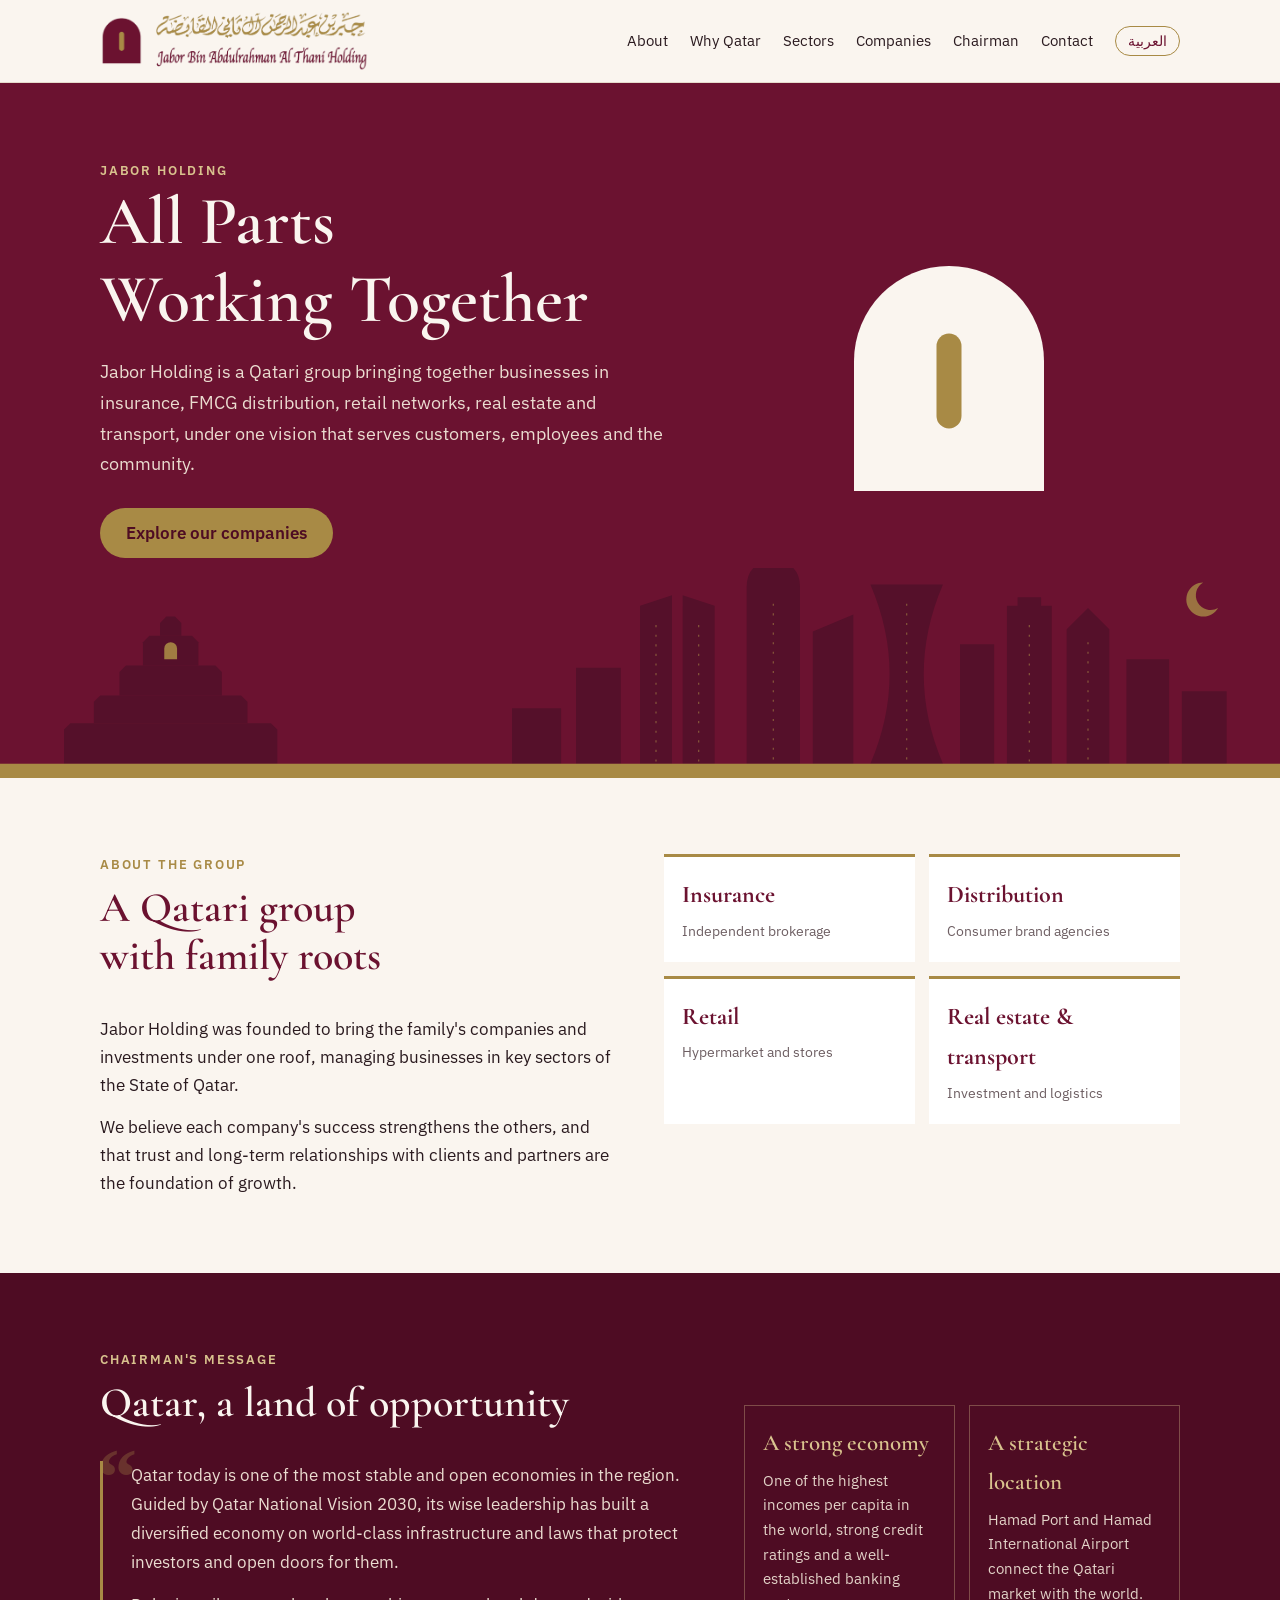
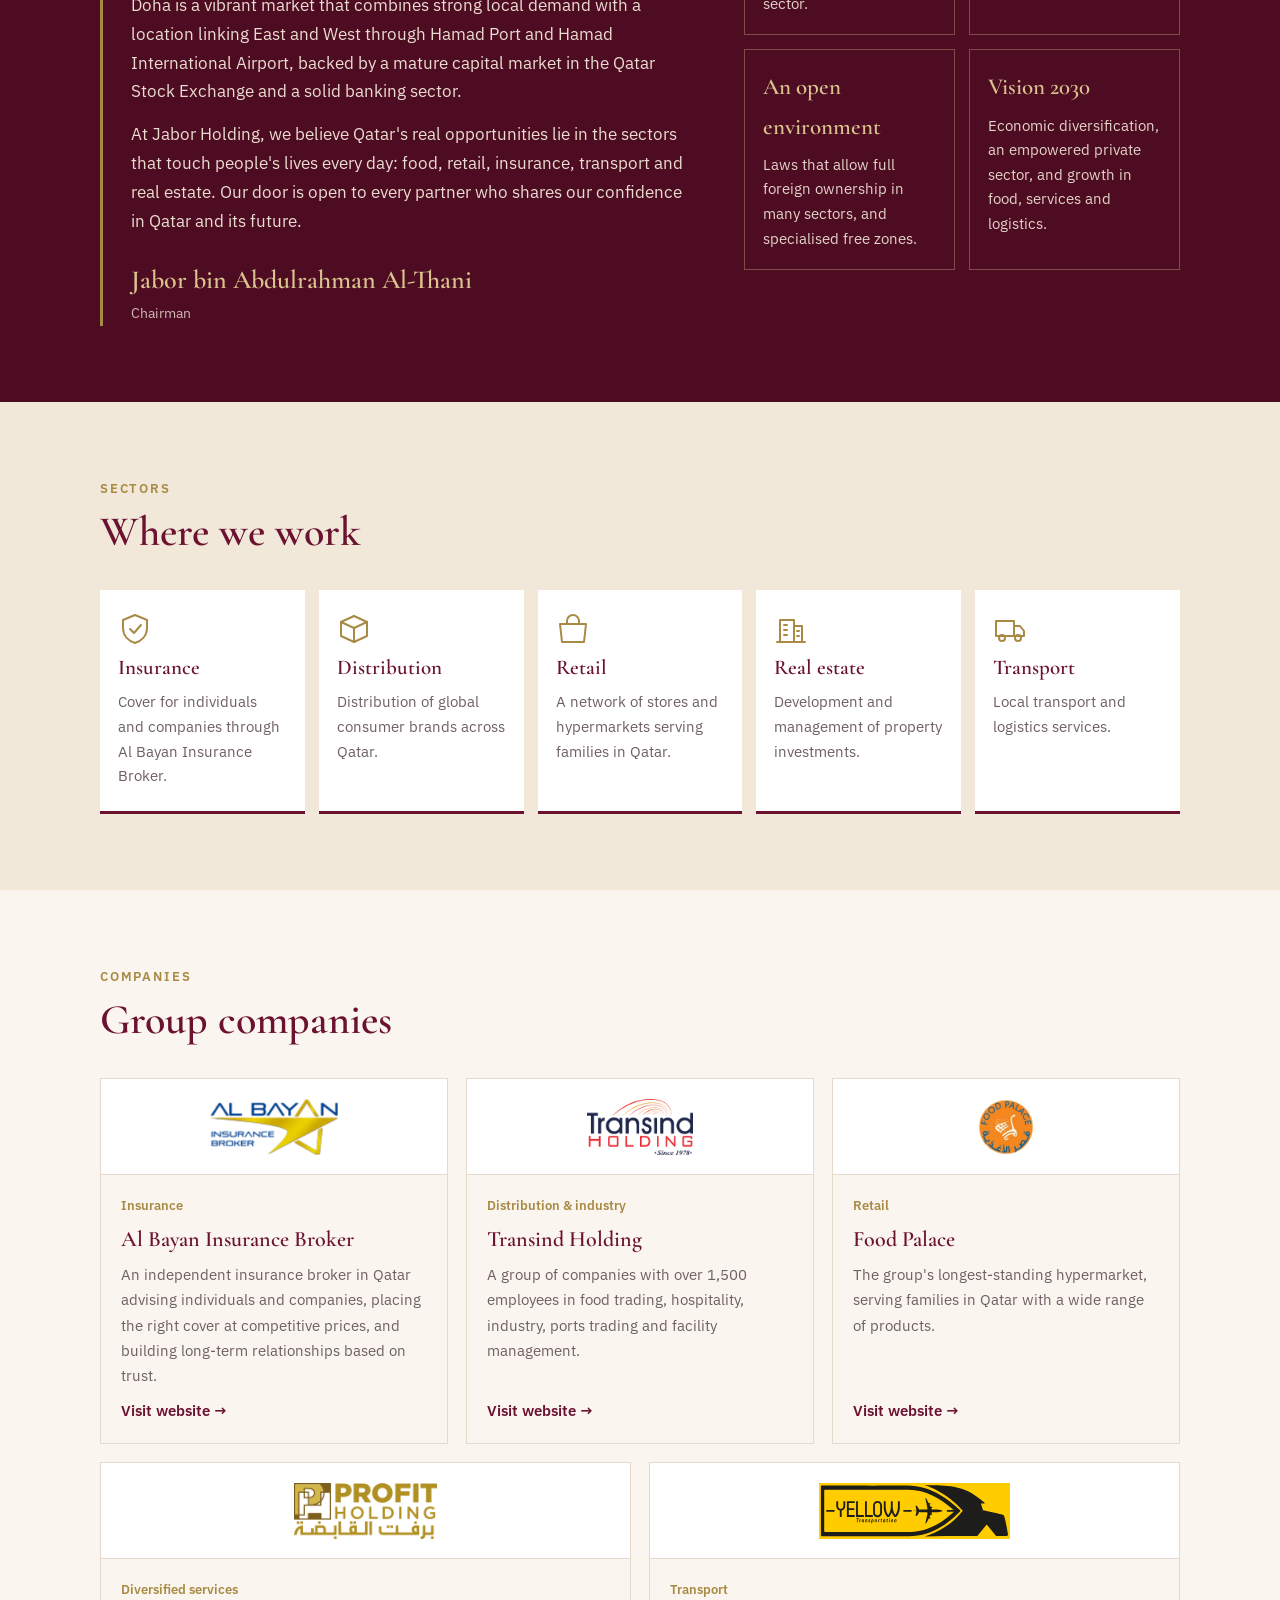
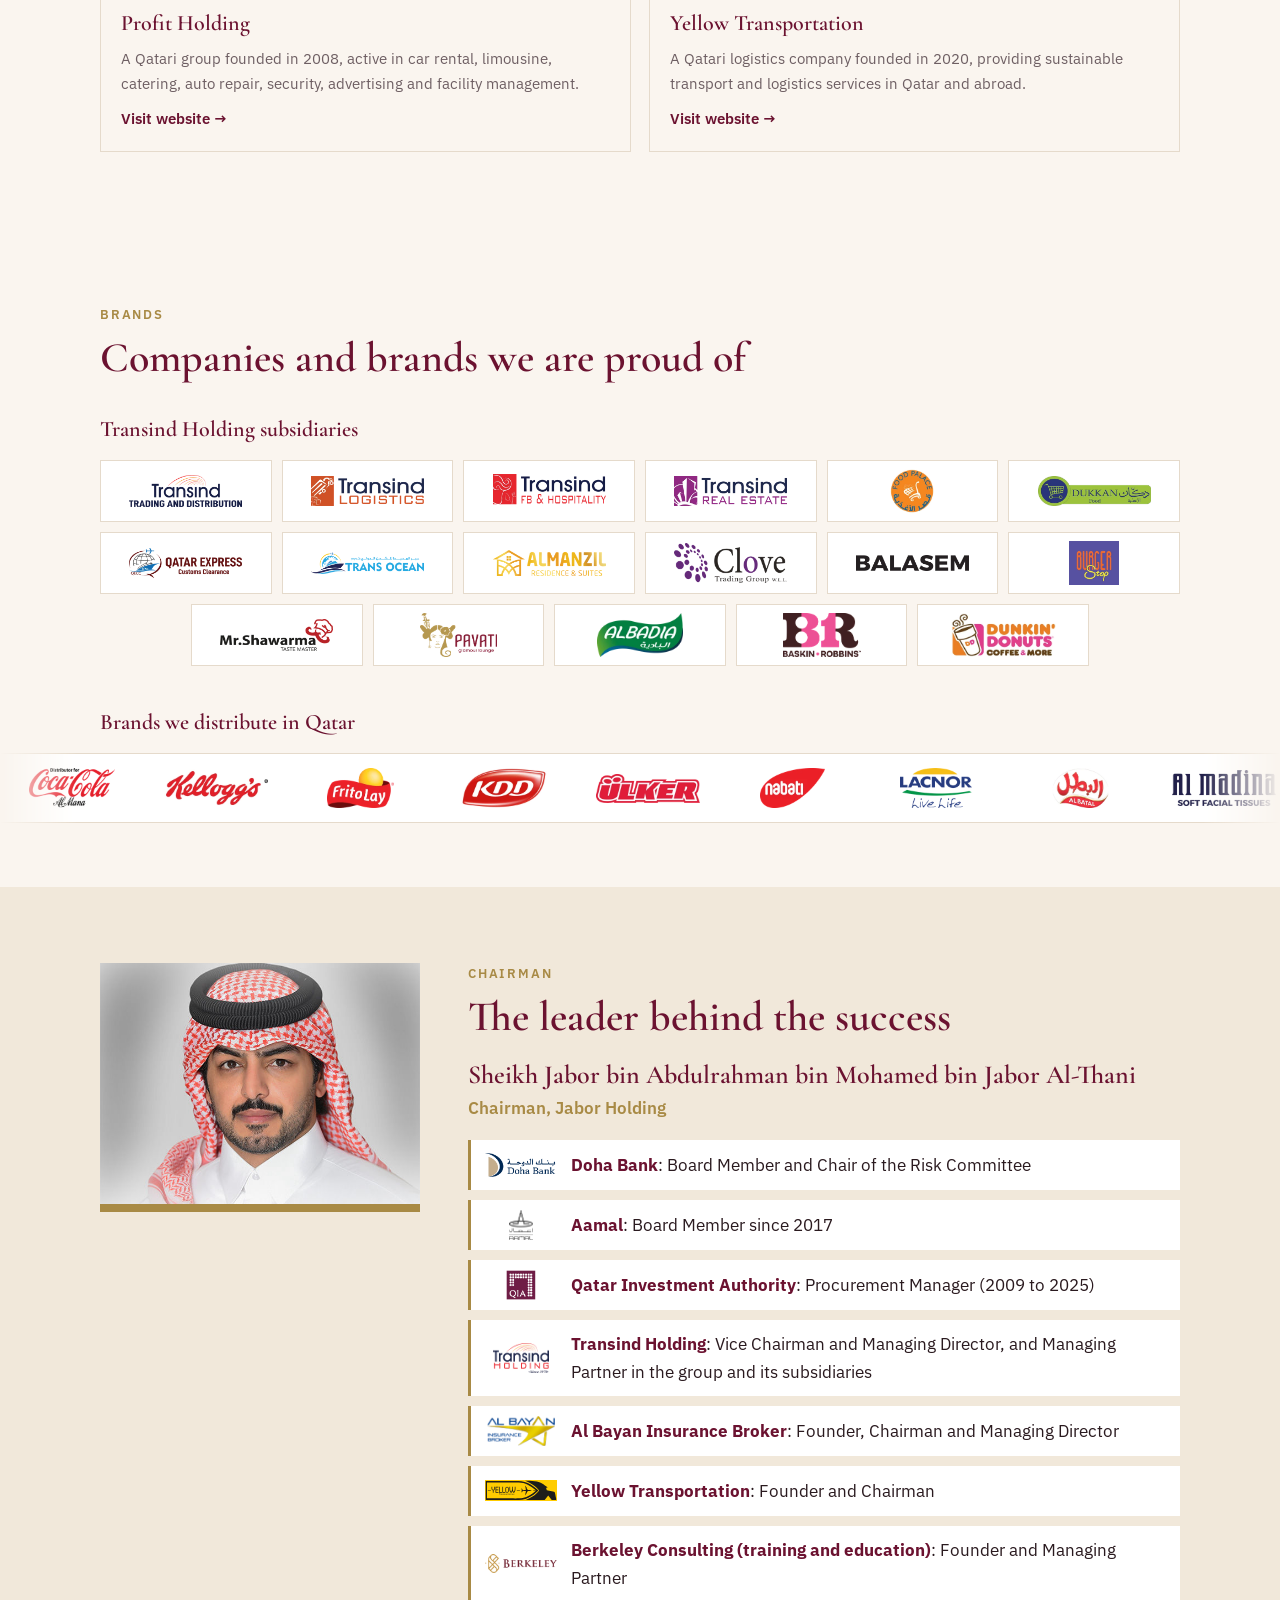
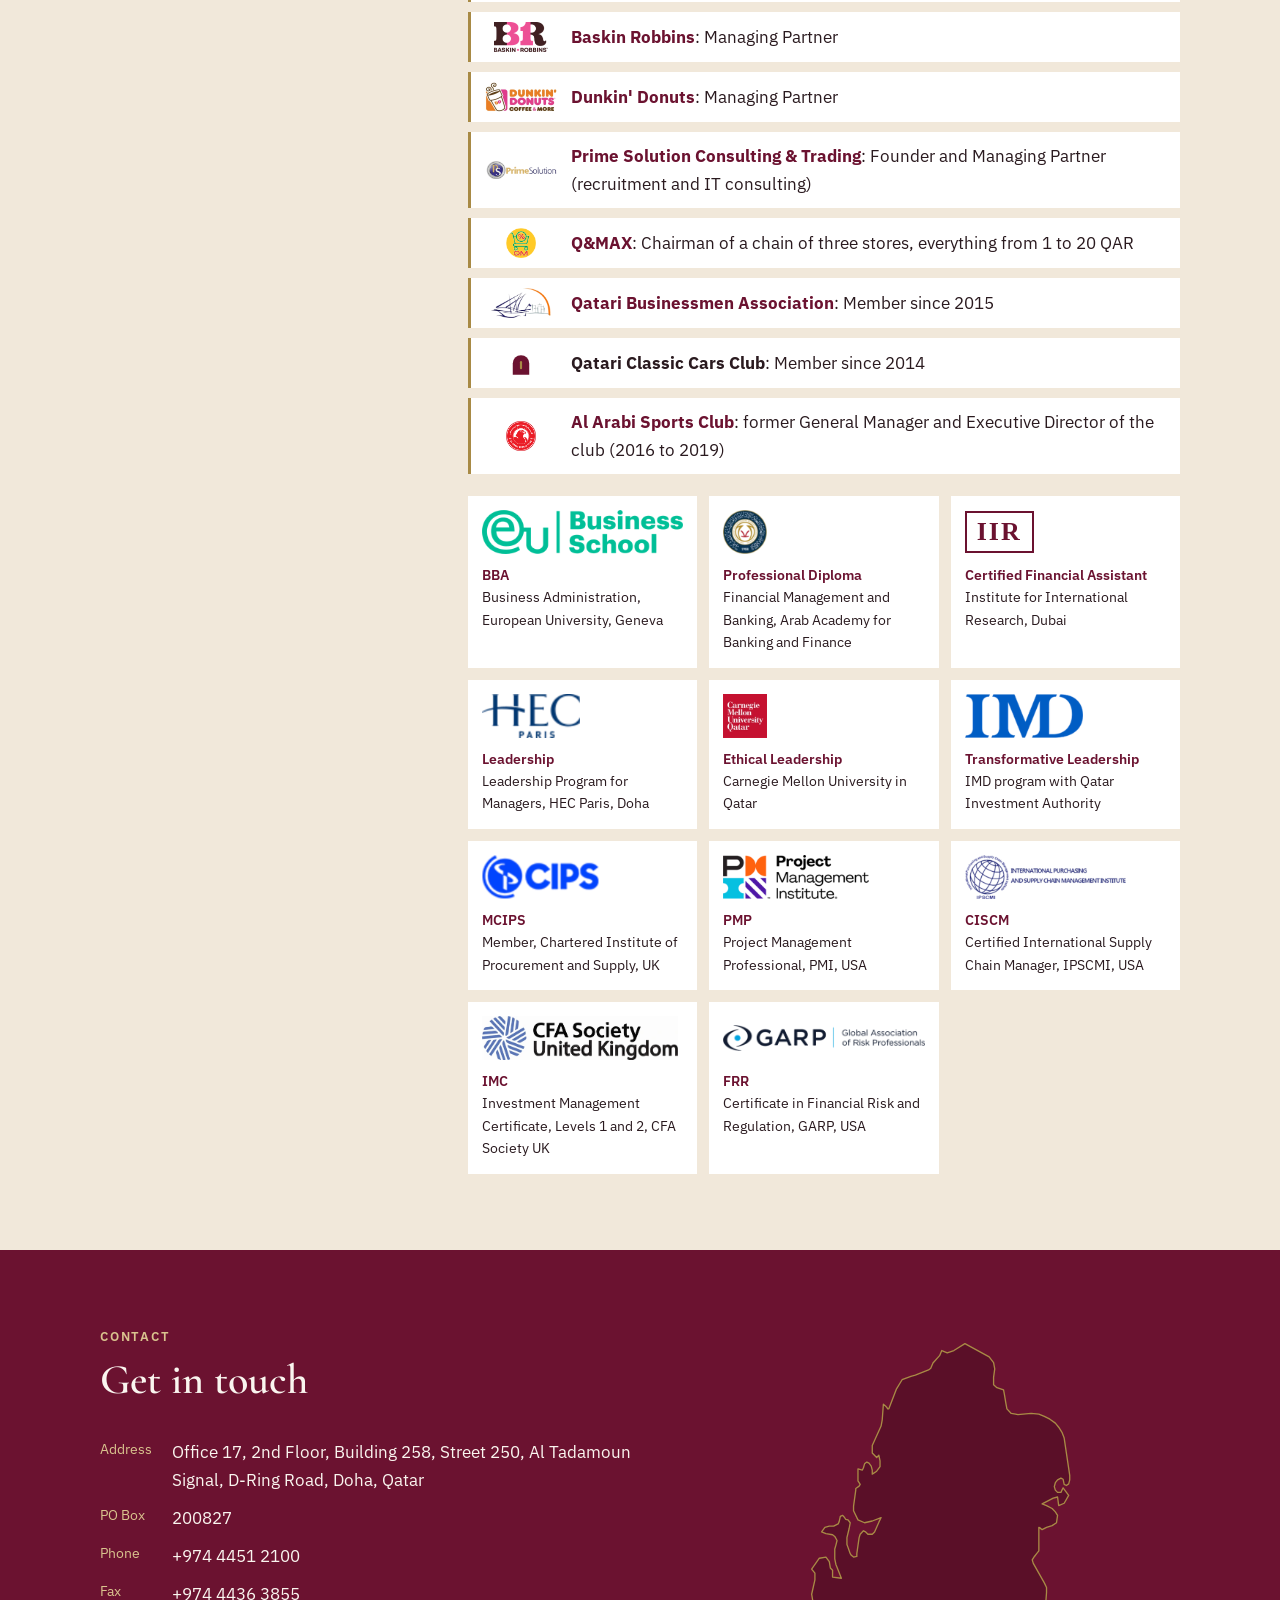
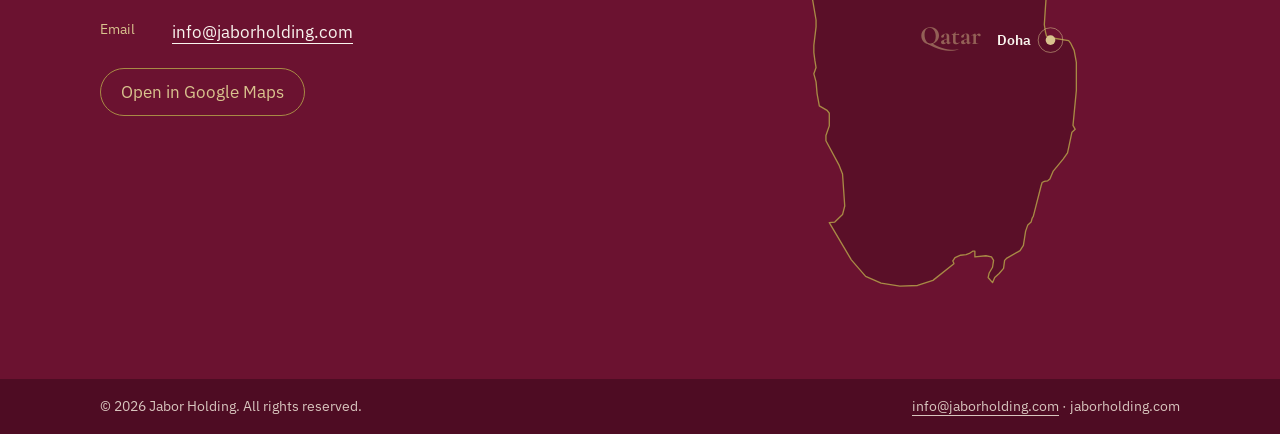
==== commit f9c08551: "Publish: education logos link to institutions, remove CV download Co-Authored-By: Claude Opus 5.5 (1" ====
--- a/en.html
+++ b/en.html
@@ -68,7 +68,7 @@
 <section id="chairman" class="alt"><div class="wrap chair">
   <div class="photo"><img src="assets/images/sheikh-img-580x450.jpg" alt="Sheikh Jabor bin Abdulrahman bin Mohamed bin Jabor Al-Thani" onerror="this.remove()"></div>
   <div><div class="head" style="margin-bottom:18px"><span class="eyebrow">Chairman</span><h2>The leader behind the success</h2></div>
-    <h3>Sheikh Jabor bin Abdulrahman bin Mohamed bin Jabor Al-Thani</h3><div class="role">Chairman, Jabor Holding</div><ul class="roles"><li><a class="lg" href="https://www.dohabank.com.qa/" target="_blank" rel="noopener" aria-label="Doha Bank"><img src="assets/partners/dohabank.png" alt="" loading="lazy" onerror="this.remove()"></a><span><b><a href="https://www.dohabank.com.qa/" target="_blank" rel="noopener">Doha Bank</a></b>: Board Member and Chair of the Risk Committee</span></li><li><a class="lg" href="https://www.aamal.com.qa/" target="_blank" rel="noopener" aria-label="Aamal"><img src="assets/partners/aamal.png" alt="" loading="lazy" onerror="this.remove()"></a><span><b><a href="https://www.aamal.com.qa/" target="_blank" rel="noopener">Aamal</a></b>: Board Member since 2017</span></li><li><a class="lg" href="https://www.qia.qa/" target="_blank" rel="noopener" aria-label="Qatar Investment Authority"><img src="assets/partners/qia.png" alt="" loading="lazy" onerror="this.remove()"></a><span><b><a href="https://www.qia.qa/" target="_blank" rel="noopener">Qatar Investment Authority</a></b>: Procurement Manager (2009 to 2025)</span></li><li><a class="lg" href="https://www.transindgroup.com/" target="_blank" rel="noopener" aria-label="Transind Holding"><img src="assets/logos/transind-holding.webp" alt="" loading="lazy" onerror="this.remove()"></a><span><b><a href="https://www.transindgroup.com/" target="_blank" rel="noopener">Transind Holding</a></b>: Vice Chairman and Managing Director, and Managing Partner in the group and its subsidiaries</span></li><li><a class="lg" href="https://albayaninsurance.com/" target="_blank" rel="noopener" aria-label="Al Bayan Insurance Broker"><img src="assets/logos/albayan.webp" alt="" loading="lazy" onerror="this.remove()"></a><span><b><a href="https://albayaninsurance.com/" target="_blank" rel="noopener">Al Bayan Insurance Broker</a></b>: Founder, Chairman and Managing Director</span></li><li><a class="lg" href="https://yloway.com/" target="_blank" rel="noopener" aria-label="Yellow Transportation"><img src="assets/partners/yellow.svg" alt="" loading="lazy" onerror="this.remove()"></a><span><b><a href="https://yloway.com/" target="_blank" rel="noopener">Yellow Transportation</a></b>: Founder and Chairman</span></li><li><a class="lg" href="https://berkeleyqa.com/" target="_blank" rel="noopener" aria-label="Berkeley Consulting (training and education)"><img src="assets/partners/berkeley.png" alt="" loading="lazy" onerror="this.remove()"></a><span><b><a href="https://berkeleyqa.com/" target="_blank" rel="noopener">Berkeley Consulting (training and education)</a></b>: Founder and Managing Partner</span></li><li><a class="lg" href="https://www.baskinrobbinsmea.com/en/delivery-service/qa/" target="_blank" rel="noopener" aria-label="Baskin Robbins"><img src="assets/brands/br.webp" alt="" loading="lazy" onerror="this.remove()"></a><span><b><a href="https://www.baskinrobbinsmea.com/en/delivery-service/qa/" target="_blank" rel="noopener">Baskin Robbins</a></b>: Managing Partner</span></li><li><a class="lg" href="https://www.dunkindonuts.com/" target="_blank" rel="noopener" aria-label="Dunkin' Donuts"><img src="assets/brands/dunkin.webp" alt="" loading="lazy" onerror="this.remove()"></a><span><b><a href="https://www.dunkindonuts.com/" target="_blank" rel="noopener">Dunkin' Donuts</a></b>: Managing Partner</span></li><li><a class="lg" href="https://www.primesolutionconsulting.com/" target="_blank" rel="noopener" aria-label="Prime Solution Consulting &amp; Trading"><img src="assets/partners/prime.png" alt="" loading="lazy" onerror="this.remove()"></a><span><b><a href="https://www.primesolutionconsulting.com/" target="_blank" rel="noopener">Prime Solution Consulting &amp; Trading</a></b>: Founder and Managing Partner (recruitment and IT consulting)</span></li><li><a class="lg" href="https://www.tiktok.com/@qmax0746" target="_blank" rel="noopener" aria-label="Q&amp;MAX"><img src="assets/partners/qmax.png" alt="" loading="lazy" onerror="this.remove()"></a><span><b><a href="https://www.tiktok.com/@qmax0746" target="_blank" rel="noopener">Q&amp;MAX</a></b>: Chairman of a chain of three stores, everything from 1 to 20 QAR</span></li><li><a class="lg" href="https://qataribusinessmen.org/" target="_blank" rel="noopener" aria-label="Qatari Businessmen Association"><img src="assets/partners/qba.png" alt="" loading="lazy" onerror="this.remove()"></a><span><b><a href="https://qataribusinessmen.org/" target="_blank" rel="noopener">Qatari Businessmen Association</a></b>: Member since 2015</span></li><li><span class="lg"></span><span><b>Qatari Classic Cars Club</b>: Member since 2014</span></li><li><a class="lg" href="https://alarabi.qa/" target="_blank" rel="noopener" aria-label="Al Arabi Sports Club"><img src="assets/partners/alarabi.png" alt="" loading="lazy" onerror="this.remove()"></a><span><b><a href="https://alarabi.qa/" target="_blank" rel="noopener">Al Arabi Sports Club</a></b>: former General Manager and Executive Director of the club (2016 to 2019)</span></li></ul><div class="edu"><div><span class="edu-lg"><img src="assets/edu/euruni.webp" alt="" loading="lazy"></span><b>BBA</b>Business Administration, European University, Geneva</div><div><span class="edu-lg"><img src="assets/edu/aabfs.webp" alt="" loading="lazy"></span><b>Professional Diploma</b>Financial Management and Banking, Arab Academy for Banking and Finance</div><div><span class="edu-lg"><i>IIR</i></span><b>Certified Financial Assistant</b>Institute for International Research, Dubai</div><div><span class="edu-lg"><img src="assets/edu/hec.webp" alt="" loading="lazy"></span><b>Leadership</b>Leadership Program for Managers, HEC Paris, Doha</div><div><span class="edu-lg"><img src="assets/edu/cmuq.webp" alt="" loading="lazy"></span><b>Ethical Leadership</b>Carnegie Mellon University in Qatar</div><div><span class="edu-lg"><img src="assets/edu/imd.webp" alt="" loading="lazy"></span><b>Transformative Leadership</b>IMD program with Qatar Investment Authority</div><div><span class="edu-lg"><img src="assets/edu/cips.webp" alt="" loading="lazy"></span><b>MCIPS</b>Member, Chartered Institute of Procurement and Supply, UK</div><div><span class="edu-lg"><img src="assets/edu/pmi.webp" alt="" loading="lazy"></span><b>PMP</b>Project Management Professional, PMI, USA</div><div><span class="edu-lg"><img src="assets/edu/ipscmi.webp" alt="" loading="lazy"></span><b>CISCM</b>Certified International Supply Chain Manager, IPSCMI, USA</div><div><span class="edu-lg"><img src="assets/edu/cfauk.webp" alt="" loading="lazy"></span><b>IMC</b>Investment Management Certificate, Levels 1 and 2, CFA Society UK</div><div><span class="edu-lg"><img src="assets/edu/garp.webp" alt="" loading="lazy"></span><b>FRR</b>Certificate in Financial Risk and Regulation, GARP, USA</div></div><a class="cv-btn" href="assets/Jabor_Al_Thani_CV.pdf" download>Download CV (PDF)</a></div>
+    <h3>Sheikh Jabor bin Abdulrahman bin Mohamed bin Jabor Al-Thani</h3><div class="role">Chairman, Jabor Holding</div><ul class="roles"><li><a class="lg" href="https://www.dohabank.com.qa/" target="_blank" rel="noopener" aria-label="Doha Bank"><img src="assets/partners/dohabank.png" alt="" loading="lazy" onerror="this.remove()"></a><span><b><a href="https://www.dohabank.com.qa/" target="_blank" rel="noopener">Doha Bank</a></b>: Board Member and Chair of the Risk Committee</span></li><li><a class="lg" href="https://www.aamal.com.qa/" target="_blank" rel="noopener" aria-label="Aamal"><img src="assets/partners/aamal.png" alt="" loading="lazy" onerror="this.remove()"></a><span><b><a href="https://www.aamal.com.qa/" target="_blank" rel="noopener">Aamal</a></b>: Board Member since 2017</span></li><li><a class="lg" href="https://www.qia.qa/" target="_blank" rel="noopener" aria-label="Qatar Investment Authority"><img src="assets/partners/qia.png" alt="" loading="lazy" onerror="this.remove()"></a><span><b><a href="https://www.qia.qa/" target="_blank" rel="noopener">Qatar Investment Authority</a></b>: Procurement Manager (2009 to 2025)</span></li><li><a class="lg" href="https://www.transindgroup.com/" target="_blank" rel="noopener" aria-label="Transind Holding"><img src="assets/logos/transind-holding.webp" alt="" loading="lazy" onerror="this.remove()"></a><span><b><a href="https://www.transindgroup.com/" target="_blank" rel="noopener">Transind Holding</a></b>: Vice Chairman and Managing Director, and Managing Partner in the group and its subsidiaries</span></li><li><a class="lg" href="https://albayaninsurance.com/" target="_blank" rel="noopener" aria-label="Al Bayan Insurance Broker"><img src="assets/logos/albayan.webp" alt="" loading="lazy" onerror="this.remove()"></a><span><b><a href="https://albayaninsurance.com/" target="_blank" rel="noopener">Al Bayan Insurance Broker</a></b>: Founder, Chairman and Managing Director</span></li><li><a class="lg" href="https://yloway.com/" target="_blank" rel="noopener" aria-label="Yellow Transportation"><img src="assets/partners/yellow.svg" alt="" loading="lazy" onerror="this.remove()"></a><span><b><a href="https://yloway.com/" target="_blank" rel="noopener">Yellow Transportation</a></b>: Founder and Chairman</span></li><li><a class="lg" href="https://berkeleyqa.com/" target="_blank" rel="noopener" aria-label="Berkeley Consulting (training and education)"><img src="assets/partners/berkeley.png" alt="" loading="lazy" onerror="this.remove()"></a><span><b><a href="https://berkeleyqa.com/" target="_blank" rel="noopener">Berkeley Consulting (training and education)</a></b>: Founder and Managing Partner</span></li><li><a class="lg" href="https://www.baskinrobbinsmea.com/en/delivery-service/qa/" target="_blank" rel="noopener" aria-label="Baskin Robbins"><img src="assets/brands/br.webp" alt="" loading="lazy" onerror="this.remove()"></a><span><b><a href="https://www.baskinrobbinsmea.com/en/delivery-service/qa/" target="_blank" rel="noopener">Baskin Robbins</a></b>: Managing Partner</span></li><li><a class="lg" href="https://www.dunkindonuts.com/" target="_blank" rel="noopener" aria-label="Dunkin' Donuts"><img src="assets/brands/dunkin.webp" alt="" loading="lazy" onerror="this.remove()"></a><span><b><a href="https://www.dunkindonuts.com/" target="_blank" rel="noopener">Dunkin' Donuts</a></b>: Managing Partner</span></li><li><a class="lg" href="https://www.primesolutionconsulting.com/" target="_blank" rel="noopener" aria-label="Prime Solution Consulting &amp; Trading"><img src="assets/partners/prime.png" alt="" loading="lazy" onerror="this.remove()"></a><span><b><a href="https://www.primesolutionconsulting.com/" target="_blank" rel="noopener">Prime Solution Consulting &amp; Trading</a></b>: Founder and Managing Partner (recruitment and IT consulting)</span></li><li><a class="lg" href="https://www.tiktok.com/@qmax0746" target="_blank" rel="noopener" aria-label="Q&amp;MAX"><img src="assets/partners/qmax.png" alt="" loading="lazy" onerror="this.remove()"></a><span><b><a href="https://www.tiktok.com/@qmax0746" target="_blank" rel="noopener">Q&amp;MAX</a></b>: Chairman of a chain of three stores, everything from 1 to 20 QAR</span></li><li><a class="lg" href="https://qataribusinessmen.org/" target="_blank" rel="noopener" aria-label="Qatari Businessmen Association"><img src="assets/partners/qba.png" alt="" loading="lazy" onerror="this.remove()"></a><span><b><a href="https://qataribusinessmen.org/" target="_blank" rel="noopener">Qatari Businessmen Association</a></b>: Member since 2015</span></li><li><span class="lg"></span><span><b>Qatari Classic Cars Club</b>: Member since 2014</span></li><li><a class="lg" href="https://alarabi.qa/" target="_blank" rel="noopener" aria-label="Al Arabi Sports Club"><img src="assets/partners/alarabi.png" alt="" loading="lazy" onerror="this.remove()"></a><span><b><a href="https://alarabi.qa/" target="_blank" rel="noopener">Al Arabi Sports Club</a></b>: former General Manager and Executive Director of the club (2016 to 2019)</span></li></ul><div class="edu"><div><a class="edu-lg" href="https://www.euruni.edu/" target="_blank" rel="noopener"><img src="assets/edu/euruni.webp" alt="" loading="lazy"></a><b>BBA</b>Business Administration, European University, Geneva</div><div><a class="edu-lg" href="https://www.aambfs.org/" target="_blank" rel="noopener"><img src="assets/edu/aabfs.webp" alt="" loading="lazy"></a><b>Professional Diploma</b>Financial Management and Banking, Arab Academy for Banking and Finance</div><div><span class="edu-lg"><i>IIR</i></span><b>Certified Financial Assistant</b>Institute for International Research, Dubai</div><div><a class="edu-lg" href="https://www.hec.edu/en/school/international/hec-paris-doha" target="_blank" rel="noopener"><img src="assets/edu/hec.webp" alt="" loading="lazy"></a><b>Leadership</b>Leadership Program for Managers, HEC Paris, Doha</div><div><a class="edu-lg" href="https://www.qatar.cmu.edu/" target="_blank" rel="noopener"><img src="assets/edu/cmuq.webp" alt="" loading="lazy"></a><b>Ethical Leadership</b>Carnegie Mellon University in Qatar</div><div><a class="edu-lg" href="https://www.imd.org/" target="_blank" rel="noopener"><img src="assets/edu/imd.webp" alt="" loading="lazy"></a><b>Transformative Leadership</b>IMD program with Qatar Investment Authority</div><div><a class="edu-lg" href="https://www.cips.org/" target="_blank" rel="noopener"><img src="assets/edu/cips.webp" alt="" loading="lazy"></a><b>MCIPS</b>Member, Chartered Institute of Procurement and Supply, UK</div><div><a class="edu-lg" href="https://www.pmi.org/" target="_blank" rel="noopener"><img src="assets/edu/pmi.webp" alt="" loading="lazy"></a><b>PMP</b>Project Management Professional, PMI, USA</div><div><a class="edu-lg" href="https://www.ipscmi.org/" target="_blank" rel="noopener"><img src="assets/edu/ipscmi.webp" alt="" loading="lazy"></a><b>CISCM</b>Certified International Supply Chain Manager, IPSCMI, USA</div><div><a class="edu-lg" href="https://www.cfauk.org/" target="_blank" rel="noopener"><img src="assets/edu/cfauk.webp" alt="" loading="lazy"></a><b>IMC</b>Investment Management Certificate, Levels 1 and 2, CFA Society UK</div><div><a class="edu-lg" href="https://www.garp.org/" target="_blank" rel="noopener"><img src="assets/edu/garp.webp" alt="" loading="lazy"></a><b>FRR</b>Certificate in Financial Risk and Regulation, GARP, USA</div></div></div>
 </div></section>
 
 <section id="contact" class="contact"><div class="wrap grid">
--- a/assets/style.css
+++ b/assets/style.css
@@ -126,7 +126,7 @@
 .roles .lg img{max-height:40px; max-width:100%; object-fit:contain}
 .roles .lg:has(img+img) img{max-width:44px}
 .roles .lg:empty{background:url("symbol.svg") center/26px no-repeat}
-a.lg{transition:opacity .2s} a.lg:hover{opacity:.75}
+a.lg,a.edu-lg{transition:opacity .2s} a.lg:hover,a.edu-lg:hover{opacity:.75}
 .roles b a{color:var(--maroon); text-decoration:none}
 .roles b a:hover{text-decoration:underline}
 .co .img .logo-img{object-fit:contain; padding:28px; background:#fff}
@@ -242,6 +242,3 @@
 .edu-lg img{height:100%; width:auto; max-width:100%; object-fit:contain; object-position:center left}
 [dir=rtl] .edu-lg img{object-position:center right}
 .edu-lg i{font-style:normal; font-family:Georgia,'Times New Roman',serif; font-weight:700; font-size:26px; letter-spacing:2px; color:var(--maroon); border:2px solid var(--maroon); padding:0 10px; line-height:38px}
-.cv-btn{display:inline-block; margin-top:22px; padding:13px 26px; background:var(--maroon); color:#fff; text-decoration:none; font-weight:600; font-size:15px; letter-spacing:.2px}
-.cv-btn:hover{background:var(--gold); color:#fff}
-.cv-btn::before{content:"↓"; display:inline-block; margin-inline-end:10px}
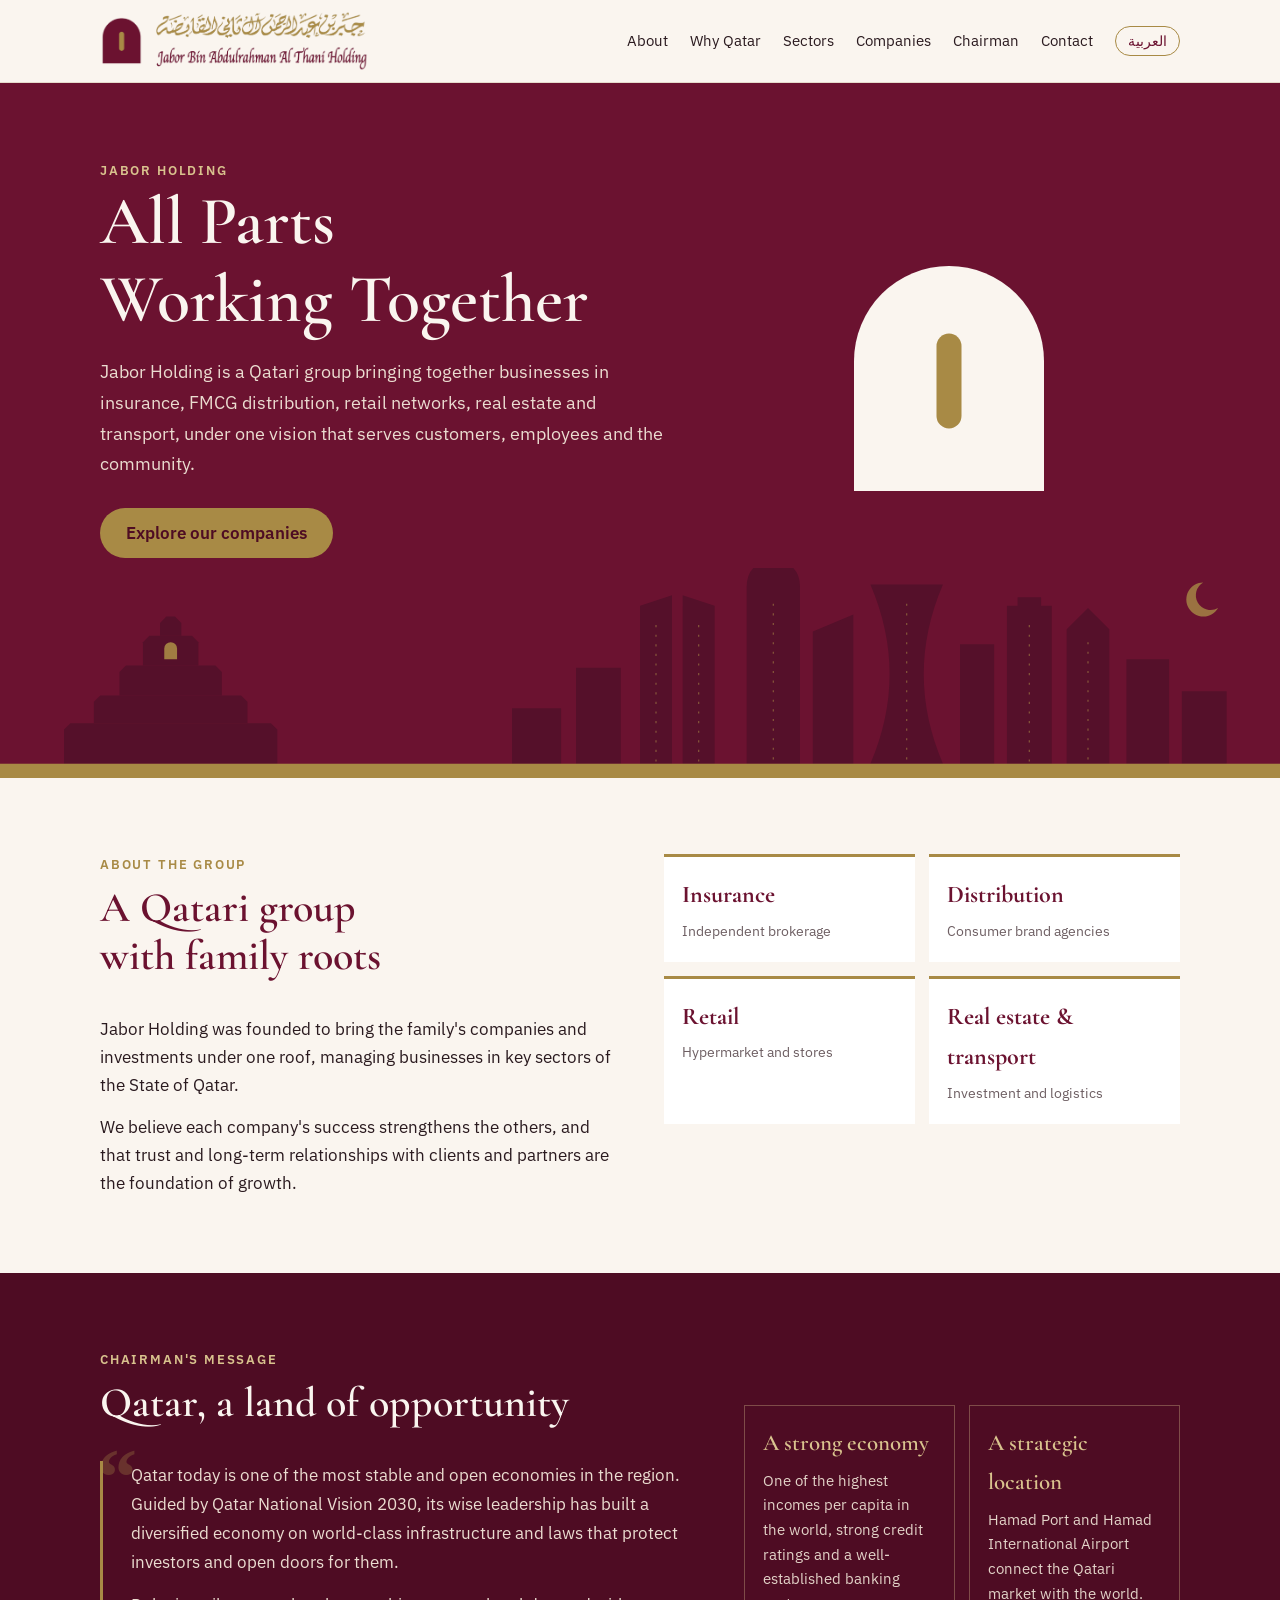
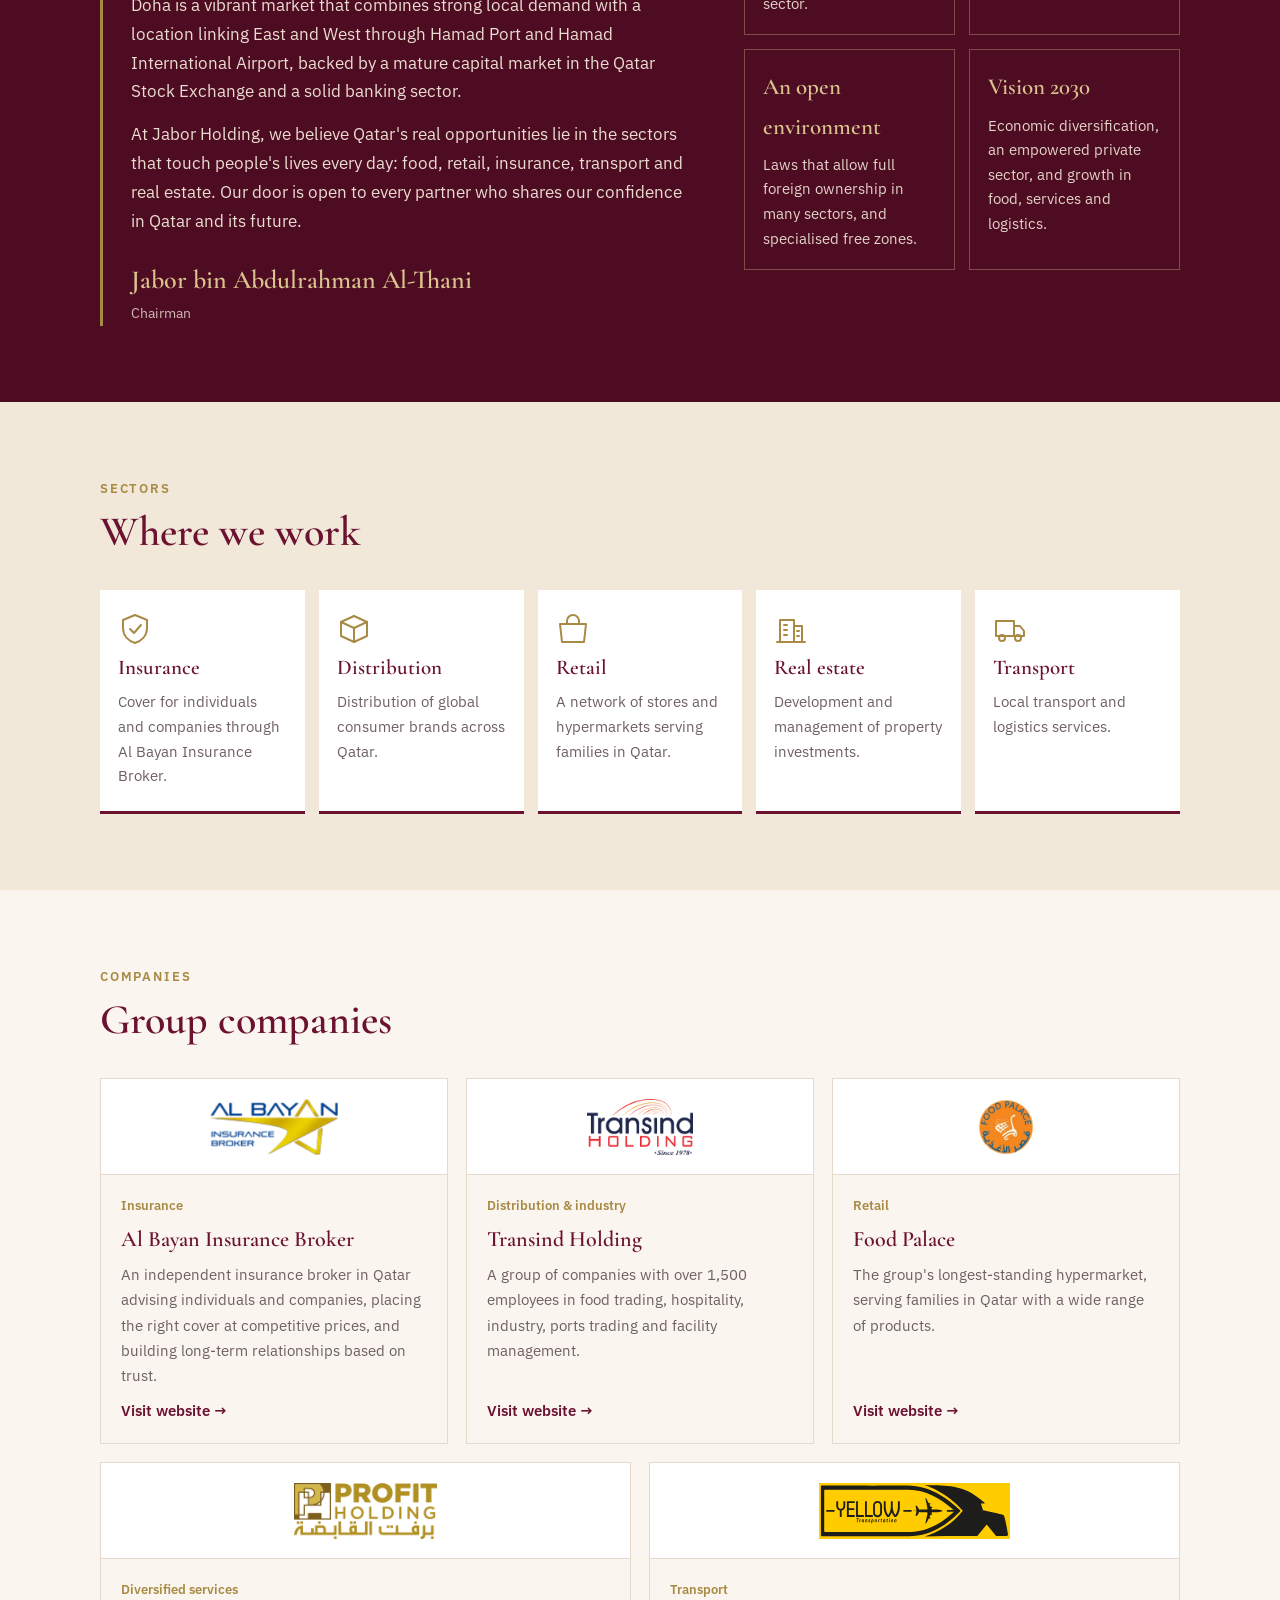
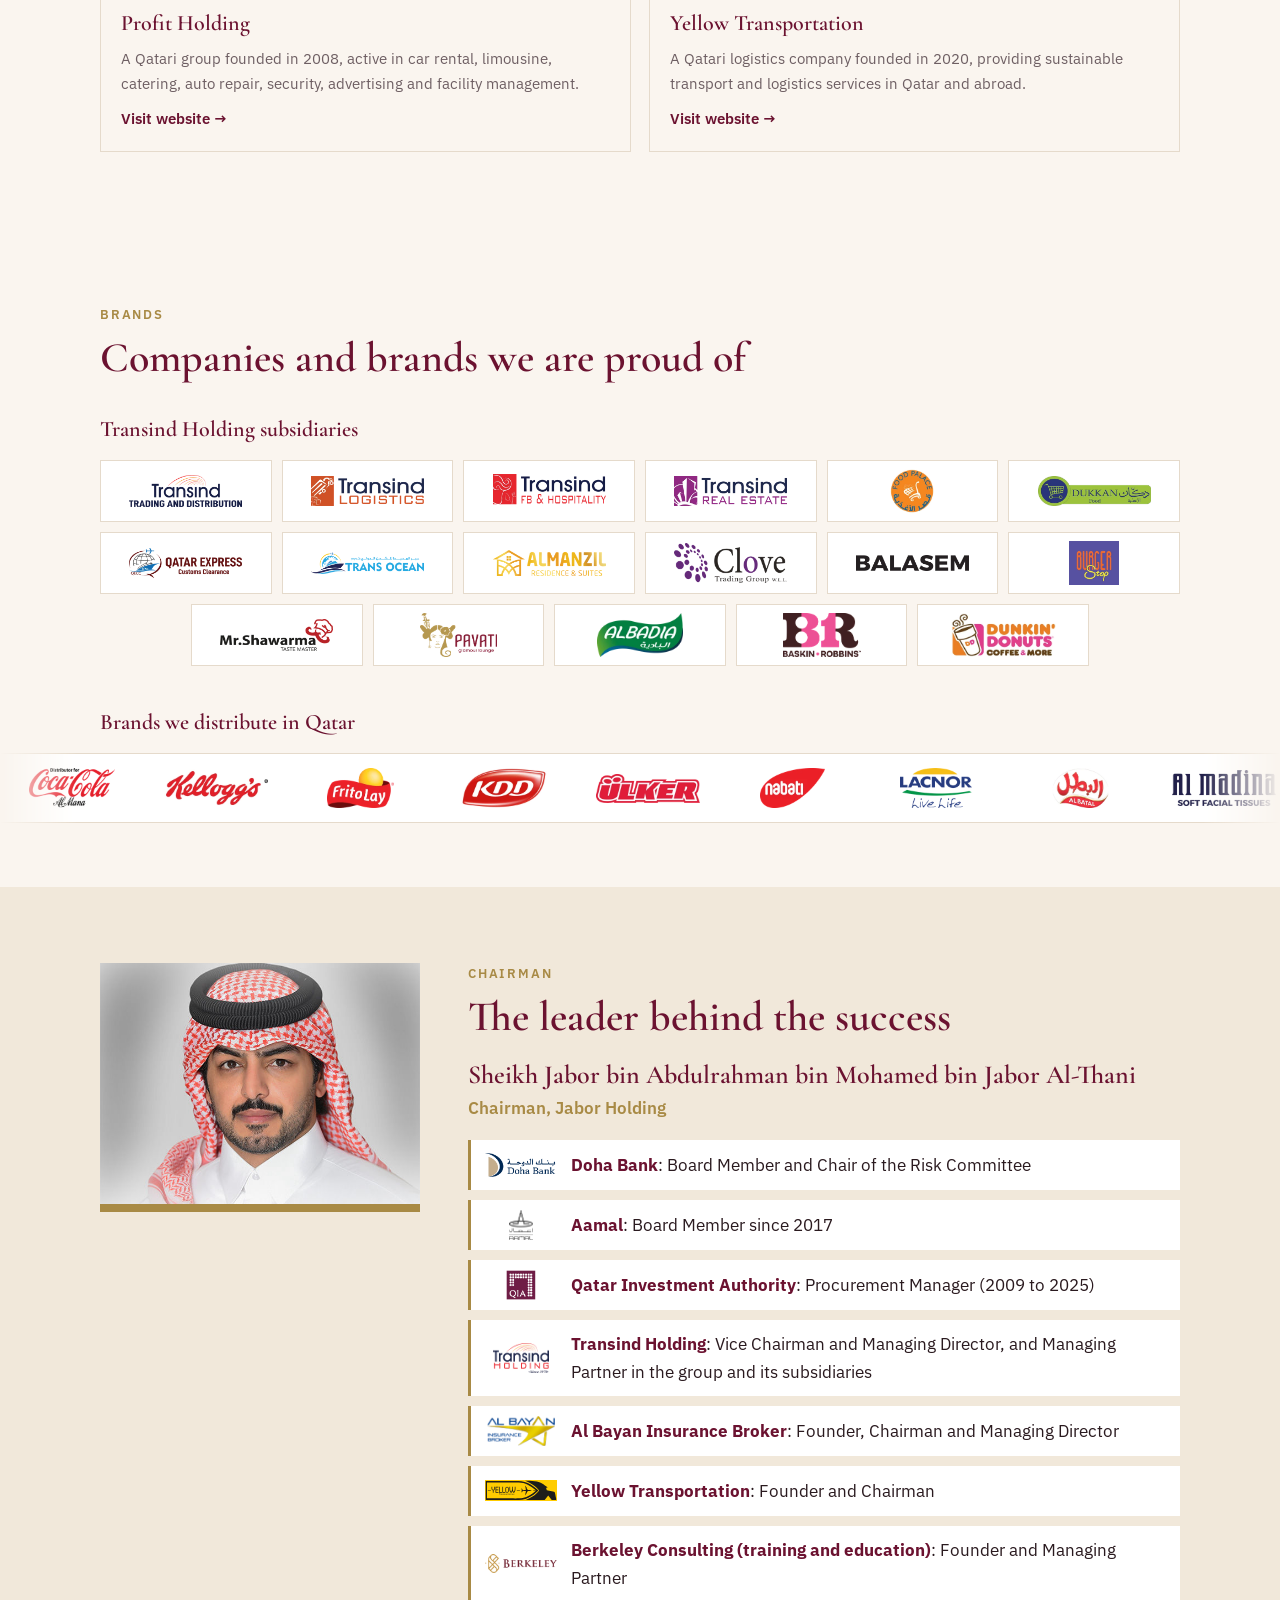
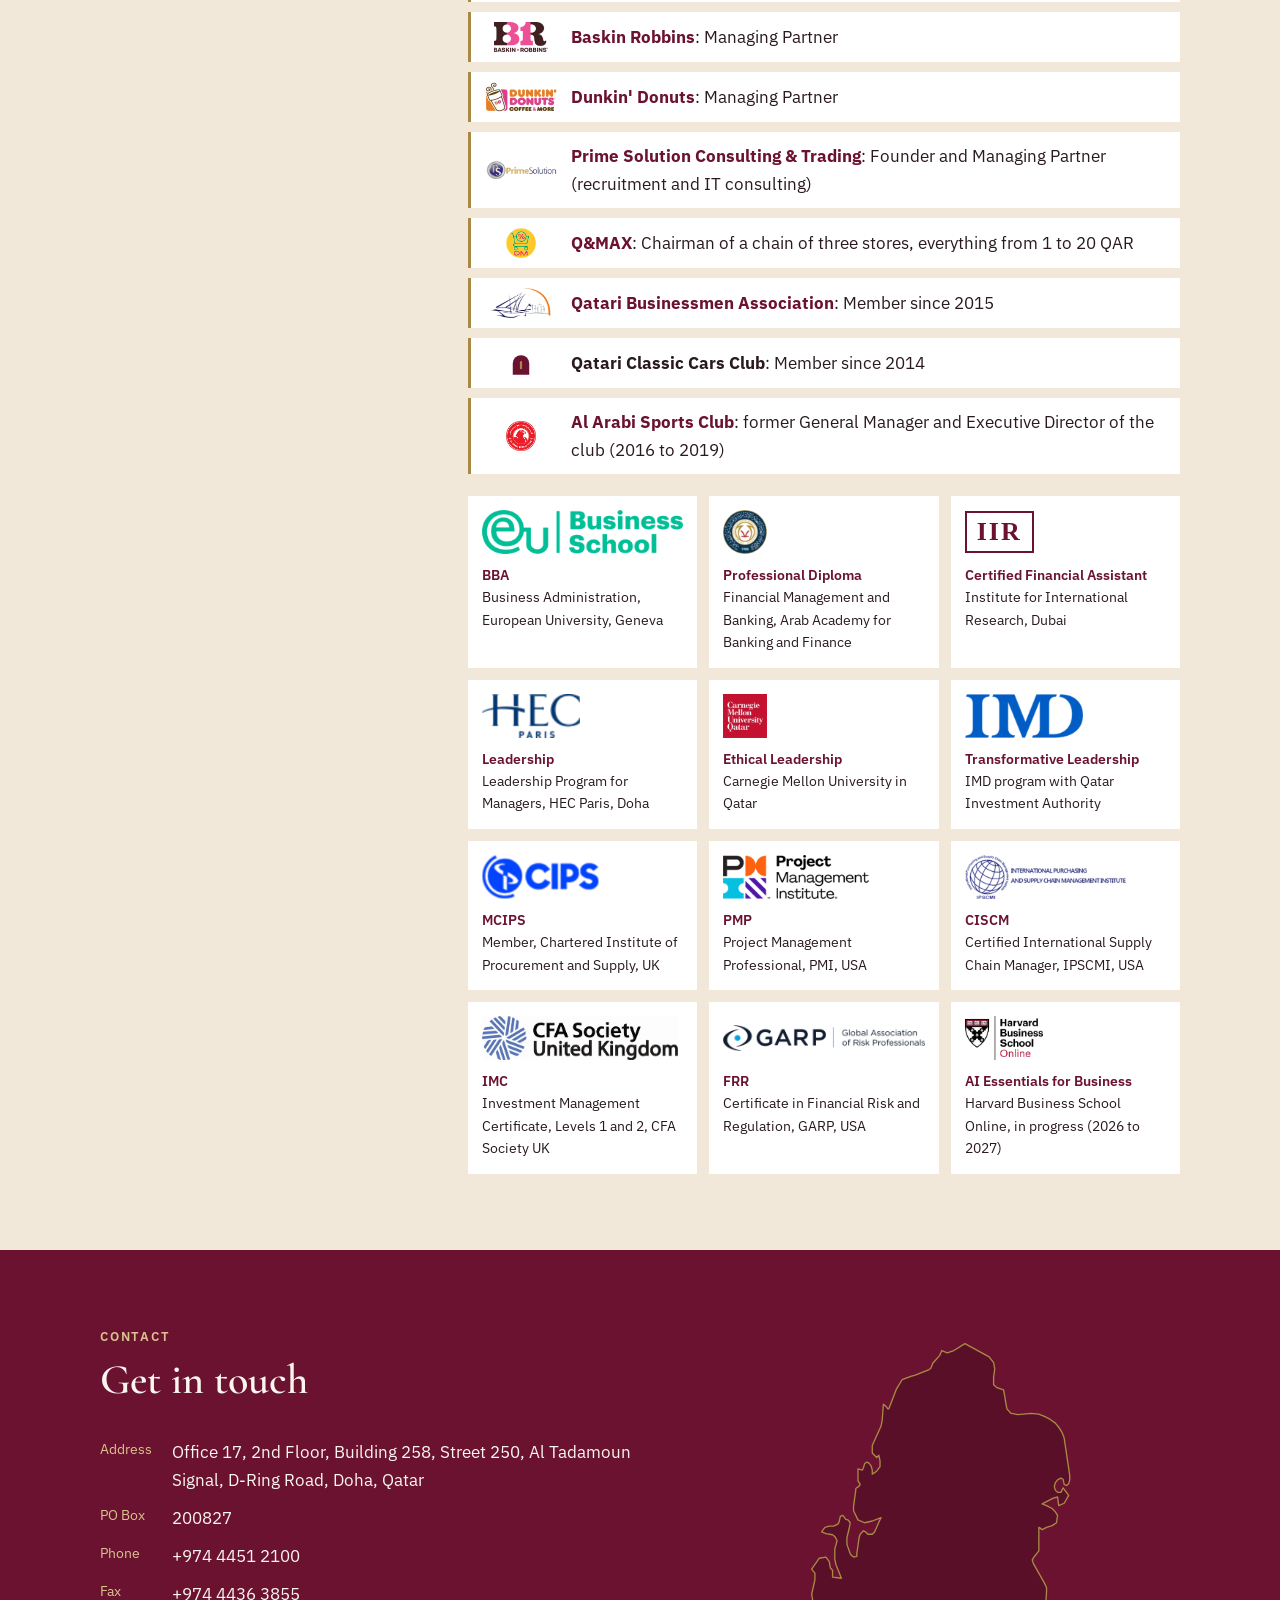
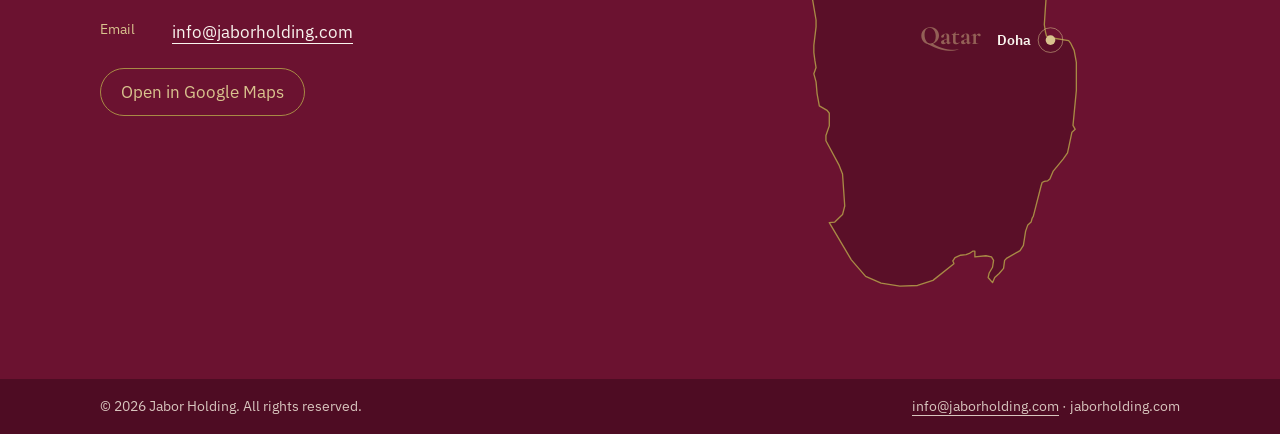
==== commit f24e8363: "Add HBS Online AI Essentials for Business to education and certifications Listed as in progress (Oct" ====
--- a/en.html
+++ b/en.html
@@ -68,7 +68,7 @@
 <section id="chairman" class="alt"><div class="wrap chair">
   <div class="photo"><img src="assets/images/sheikh-img-580x450.jpg" alt="Sheikh Jabor bin Abdulrahman bin Mohamed bin Jabor Al-Thani" onerror="this.remove()"></div>
   <div><div class="head" style="margin-bottom:18px"><span class="eyebrow">Chairman</span><h2>The leader behind the success</h2></div>
-    <h3>Sheikh Jabor bin Abdulrahman bin Mohamed bin Jabor Al-Thani</h3><div class="role">Chairman, Jabor Holding</div><ul class="roles"><li><a class="lg" href="https://www.dohabank.com.qa/" target="_blank" rel="noopener" aria-label="Doha Bank"><img src="assets/partners/dohabank.png" alt="" loading="lazy" onerror="this.remove()"></a><span><b><a href="https://www.dohabank.com.qa/" target="_blank" rel="noopener">Doha Bank</a></b>: Board Member and Chair of the Risk Committee</span></li><li><a class="lg" href="https://www.aamal.com.qa/" target="_blank" rel="noopener" aria-label="Aamal"><img src="assets/partners/aamal.png" alt="" loading="lazy" onerror="this.remove()"></a><span><b><a href="https://www.aamal.com.qa/" target="_blank" rel="noopener">Aamal</a></b>: Board Member since 2017</span></li><li><a class="lg" href="https://www.qia.qa/" target="_blank" rel="noopener" aria-label="Qatar Investment Authority"><img src="assets/partners/qia.png" alt="" loading="lazy" onerror="this.remove()"></a><span><b><a href="https://www.qia.qa/" target="_blank" rel="noopener">Qatar Investment Authority</a></b>: Procurement Manager (2009 to 2025)</span></li><li><a class="lg" href="https://www.transindgroup.com/" target="_blank" rel="noopener" aria-label="Transind Holding"><img src="assets/logos/transind-holding.webp" alt="" loading="lazy" onerror="this.remove()"></a><span><b><a href="https://www.transindgroup.com/" target="_blank" rel="noopener">Transind Holding</a></b>: Vice Chairman and Managing Director, and Managing Partner in the group and its subsidiaries</span></li><li><a class="lg" href="https://albayaninsurance.com/" target="_blank" rel="noopener" aria-label="Al Bayan Insurance Broker"><img src="assets/logos/albayan.webp" alt="" loading="lazy" onerror="this.remove()"></a><span><b><a href="https://albayaninsurance.com/" target="_blank" rel="noopener">Al Bayan Insurance Broker</a></b>: Founder, Chairman and Managing Director</span></li><li><a class="lg" href="https://yloway.com/" target="_blank" rel="noopener" aria-label="Yellow Transportation"><img src="assets/partners/yellow.svg" alt="" loading="lazy" onerror="this.remove()"></a><span><b><a href="https://yloway.com/" target="_blank" rel="noopener">Yellow Transportation</a></b>: Founder and Chairman</span></li><li><a class="lg" href="https://berkeleyqa.com/" target="_blank" rel="noopener" aria-label="Berkeley Consulting (training and education)"><img src="assets/partners/berkeley.png" alt="" loading="lazy" onerror="this.remove()"></a><span><b><a href="https://berkeleyqa.com/" target="_blank" rel="noopener">Berkeley Consulting (training and education)</a></b>: Founder and Managing Partner</span></li><li><a class="lg" href="https://www.baskinrobbinsmea.com/en/delivery-service/qa/" target="_blank" rel="noopener" aria-label="Baskin Robbins"><img src="assets/brands/br.webp" alt="" loading="lazy" onerror="this.remove()"></a><span><b><a href="https://www.baskinrobbinsmea.com/en/delivery-service/qa/" target="_blank" rel="noopener">Baskin Robbins</a></b>: Managing Partner</span></li><li><a class="lg" href="https://www.dunkindonuts.com/" target="_blank" rel="noopener" aria-label="Dunkin' Donuts"><img src="assets/brands/dunkin.webp" alt="" loading="lazy" onerror="this.remove()"></a><span><b><a href="https://www.dunkindonuts.com/" target="_blank" rel="noopener">Dunkin' Donuts</a></b>: Managing Partner</span></li><li><a class="lg" href="https://www.primesolutionconsulting.com/" target="_blank" rel="noopener" aria-label="Prime Solution Consulting &amp; Trading"><img src="assets/partners/prime.png" alt="" loading="lazy" onerror="this.remove()"></a><span><b><a href="https://www.primesolutionconsulting.com/" target="_blank" rel="noopener">Prime Solution Consulting &amp; Trading</a></b>: Founder and Managing Partner (recruitment and IT consulting)</span></li><li><a class="lg" href="https://www.tiktok.com/@qmax0746" target="_blank" rel="noopener" aria-label="Q&amp;MAX"><img src="assets/partners/qmax.png" alt="" loading="lazy" onerror="this.remove()"></a><span><b><a href="https://www.tiktok.com/@qmax0746" target="_blank" rel="noopener">Q&amp;MAX</a></b>: Chairman of a chain of three stores, everything from 1 to 20 QAR</span></li><li><a class="lg" href="https://qataribusinessmen.org/" target="_blank" rel="noopener" aria-label="Qatari Businessmen Association"><img src="assets/partners/qba.png" alt="" loading="lazy" onerror="this.remove()"></a><span><b><a href="https://qataribusinessmen.org/" target="_blank" rel="noopener">Qatari Businessmen Association</a></b>: Member since 2015</span></li><li><span class="lg"></span><span><b>Qatari Classic Cars Club</b>: Member since 2014</span></li><li><a class="lg" href="https://alarabi.qa/" target="_blank" rel="noopener" aria-label="Al Arabi Sports Club"><img src="assets/partners/alarabi.png" alt="" loading="lazy" onerror="this.remove()"></a><span><b><a href="https://alarabi.qa/" target="_blank" rel="noopener">Al Arabi Sports Club</a></b>: former General Manager and Executive Director of the club (2016 to 2019)</span></li></ul><div class="edu"><div><a class="edu-lg" href="https://www.euruni.edu/" target="_blank" rel="noopener"><img src="assets/edu/euruni.webp" alt="" loading="lazy"></a><b>BBA</b>Business Administration, European University, Geneva</div><div><a class="edu-lg" href="https://www.aambfs.org/" target="_blank" rel="noopener"><img src="assets/edu/aabfs.webp" alt="" loading="lazy"></a><b>Professional Diploma</b>Financial Management and Banking, Arab Academy for Banking and Finance</div><div><span class="edu-lg"><i>IIR</i></span><b>Certified Financial Assistant</b>Institute for International Research, Dubai</div><div><a class="edu-lg" href="https://www.hec.edu/en/school/international/hec-paris-doha" target="_blank" rel="noopener"><img src="assets/edu/hec.webp" alt="" loading="lazy"></a><b>Leadership</b>Leadership Program for Managers, HEC Paris, Doha</div><div><a class="edu-lg" href="https://www.qatar.cmu.edu/" target="_blank" rel="noopener"><img src="assets/edu/cmuq.webp" alt="" loading="lazy"></a><b>Ethical Leadership</b>Carnegie Mellon University in Qatar</div><div><a class="edu-lg" href="https://www.imd.org/" target="_blank" rel="noopener"><img src="assets/edu/imd.webp" alt="" loading="lazy"></a><b>Transformative Leadership</b>IMD program with Qatar Investment Authority</div><div><a class="edu-lg" href="https://www.cips.org/" target="_blank" rel="noopener"><img src="assets/edu/cips.webp" alt="" loading="lazy"></a><b>MCIPS</b>Member, Chartered Institute of Procurement and Supply, UK</div><div><a class="edu-lg" href="https://www.pmi.org/" target="_blank" rel="noopener"><img src="assets/edu/pmi.webp" alt="" loading="lazy"></a><b>PMP</b>Project Management Professional, PMI, USA</div><div><a class="edu-lg" href="https://www.ipscmi.org/" target="_blank" rel="noopener"><img src="assets/edu/ipscmi.webp" alt="" loading="lazy"></a><b>CISCM</b>Certified International Supply Chain Manager, IPSCMI, USA</div><div><a class="edu-lg" href="https://www.cfauk.org/" target="_blank" rel="noopener"><img src="assets/edu/cfauk.webp" alt="" loading="lazy"></a><b>IMC</b>Investment Management Certificate, Levels 1 and 2, CFA Society UK</div><div><a class="edu-lg" href="https://www.garp.org/" target="_blank" rel="noopener"><img src="assets/edu/garp.webp" alt="" loading="lazy"></a><b>FRR</b>Certificate in Financial Risk and Regulation, GARP, USA</div></div></div>
+    <h3>Sheikh Jabor bin Abdulrahman bin Mohamed bin Jabor Al-Thani</h3><div class="role">Chairman, Jabor Holding</div><ul class="roles"><li><a class="lg" href="https://www.dohabank.com.qa/" target="_blank" rel="noopener" aria-label="Doha Bank"><img src="assets/partners/dohabank.png" alt="" loading="lazy" onerror="this.remove()"></a><span><b><a href="https://www.dohabank.com.qa/" target="_blank" rel="noopener">Doha Bank</a></b>: Board Member and Chair of the Risk Committee</span></li><li><a class="lg" href="https://www.aamal.com.qa/" target="_blank" rel="noopener" aria-label="Aamal"><img src="assets/partners/aamal.png" alt="" loading="lazy" onerror="this.remove()"></a><span><b><a href="https://www.aamal.com.qa/" target="_blank" rel="noopener">Aamal</a></b>: Board Member since 2017</span></li><li><a class="lg" href="https://www.qia.qa/" target="_blank" rel="noopener" aria-label="Qatar Investment Authority"><img src="assets/partners/qia.png" alt="" loading="lazy" onerror="this.remove()"></a><span><b><a href="https://www.qia.qa/" target="_blank" rel="noopener">Qatar Investment Authority</a></b>: Procurement Manager (2009 to 2025)</span></li><li><a class="lg" href="https://www.transindgroup.com/" target="_blank" rel="noopener" aria-label="Transind Holding"><img src="assets/logos/transind-holding.webp" alt="" loading="lazy" onerror="this.remove()"></a><span><b><a href="https://www.transindgroup.com/" target="_blank" rel="noopener">Transind Holding</a></b>: Vice Chairman and Managing Director, and Managing Partner in the group and its subsidiaries</span></li><li><a class="lg" href="https://albayaninsurance.com/" target="_blank" rel="noopener" aria-label="Al Bayan Insurance Broker"><img src="assets/logos/albayan.webp" alt="" loading="lazy" onerror="this.remove()"></a><span><b><a href="https://albayaninsurance.com/" target="_blank" rel="noopener">Al Bayan Insurance Broker</a></b>: Founder, Chairman and Managing Director</span></li><li><a class="lg" href="https://yloway.com/" target="_blank" rel="noopener" aria-label="Yellow Transportation"><img src="assets/partners/yellow.svg" alt="" loading="lazy" onerror="this.remove()"></a><span><b><a href="https://yloway.com/" target="_blank" rel="noopener">Yellow Transportation</a></b>: Founder and Chairman</span></li><li><a class="lg" href="https://berkeleyqa.com/" target="_blank" rel="noopener" aria-label="Berkeley Consulting (training and education)"><img src="assets/partners/berkeley.png" alt="" loading="lazy" onerror="this.remove()"></a><span><b><a href="https://berkeleyqa.com/" target="_blank" rel="noopener">Berkeley Consulting (training and education)</a></b>: Founder and Managing Partner</span></li><li><a class="lg" href="https://www.baskinrobbinsmea.com/en/delivery-service/qa/" target="_blank" rel="noopener" aria-label="Baskin Robbins"><img src="assets/brands/br.webp" alt="" loading="lazy" onerror="this.remove()"></a><span><b><a href="https://www.baskinrobbinsmea.com/en/delivery-service/qa/" target="_blank" rel="noopener">Baskin Robbins</a></b>: Managing Partner</span></li><li><a class="lg" href="https://www.dunkindonuts.com/" target="_blank" rel="noopener" aria-label="Dunkin' Donuts"><img src="assets/brands/dunkin.webp" alt="" loading="lazy" onerror="this.remove()"></a><span><b><a href="https://www.dunkindonuts.com/" target="_blank" rel="noopener">Dunkin' Donuts</a></b>: Managing Partner</span></li><li><a class="lg" href="https://www.primesolutionconsulting.com/" target="_blank" rel="noopener" aria-label="Prime Solution Consulting &amp; Trading"><img src="assets/partners/prime.png" alt="" loading="lazy" onerror="this.remove()"></a><span><b><a href="https://www.primesolutionconsulting.com/" target="_blank" rel="noopener">Prime Solution Consulting &amp; Trading</a></b>: Founder and Managing Partner (recruitment and IT consulting)</span></li><li><a class="lg" href="https://www.tiktok.com/@qmax0746" target="_blank" rel="noopener" aria-label="Q&amp;MAX"><img src="assets/partners/qmax.png" alt="" loading="lazy" onerror="this.remove()"></a><span><b><a href="https://www.tiktok.com/@qmax0746" target="_blank" rel="noopener">Q&amp;MAX</a></b>: Chairman of a chain of three stores, everything from 1 to 20 QAR</span></li><li><a class="lg" href="https://qataribusinessmen.org/" target="_blank" rel="noopener" aria-label="Qatari Businessmen Association"><img src="assets/partners/qba.png" alt="" loading="lazy" onerror="this.remove()"></a><span><b><a href="https://qataribusinessmen.org/" target="_blank" rel="noopener">Qatari Businessmen Association</a></b>: Member since 2015</span></li><li><span class="lg"></span><span><b>Qatari Classic Cars Club</b>: Member since 2014</span></li><li><a class="lg" href="https://alarabi.qa/" target="_blank" rel="noopener" aria-label="Al Arabi Sports Club"><img src="assets/partners/alarabi.png" alt="" loading="lazy" onerror="this.remove()"></a><span><b><a href="https://alarabi.qa/" target="_blank" rel="noopener">Al Arabi Sports Club</a></b>: former General Manager and Executive Director of the club (2016 to 2019)</span></li></ul><div class="edu"><div><a class="edu-lg" href="https://www.euruni.edu/" target="_blank" rel="noopener"><img src="assets/edu/euruni.webp" alt="" loading="lazy"></a><b>BBA</b>Business Administration, European University, Geneva</div><div><a class="edu-lg" href="https://www.aambfs.org/" target="_blank" rel="noopener"><img src="assets/edu/aabfs.webp" alt="" loading="lazy"></a><b>Professional Diploma</b>Financial Management and Banking, Arab Academy for Banking and Finance</div><div><span class="edu-lg"><i>IIR</i></span><b>Certified Financial Assistant</b>Institute for International Research, Dubai</div><div><a class="edu-lg" href="https://www.hec.edu/en/school/international/hec-paris-doha" target="_blank" rel="noopener"><img src="assets/edu/hec.webp" alt="" loading="lazy"></a><b>Leadership</b>Leadership Program for Managers, HEC Paris, Doha</div><div><a class="edu-lg" href="https://www.qatar.cmu.edu/" target="_blank" rel="noopener"><img src="assets/edu/cmuq.webp" alt="" loading="lazy"></a><b>Ethical Leadership</b>Carnegie Mellon University in Qatar</div><div><a class="edu-lg" href="https://www.imd.org/" target="_blank" rel="noopener"><img src="assets/edu/imd.webp" alt="" loading="lazy"></a><b>Transformative Leadership</b>IMD program with Qatar Investment Authority</div><div><a class="edu-lg" href="https://www.cips.org/" target="_blank" rel="noopener"><img src="assets/edu/cips.webp" alt="" loading="lazy"></a><b>MCIPS</b>Member, Chartered Institute of Procurement and Supply, UK</div><div><a class="edu-lg" href="https://www.pmi.org/" target="_blank" rel="noopener"><img src="assets/edu/pmi.webp" alt="" loading="lazy"></a><b>PMP</b>Project Management Professional, PMI, USA</div><div><a class="edu-lg" href="https://www.ipscmi.org/" target="_blank" rel="noopener"><img src="assets/edu/ipscmi.webp" alt="" loading="lazy"></a><b>CISCM</b>Certified International Supply Chain Manager, IPSCMI, USA</div><div><a class="edu-lg" href="https://www.cfauk.org/" target="_blank" rel="noopener"><img src="assets/edu/cfauk.webp" alt="" loading="lazy"></a><b>IMC</b>Investment Management Certificate, Levels 1 and 2, CFA Society UK</div><div><a class="edu-lg" href="https://www.garp.org/" target="_blank" rel="noopener"><img src="assets/edu/garp.webp" alt="" loading="lazy"></a><b>FRR</b>Certificate in Financial Risk and Regulation, GARP, USA</div><div><a class="edu-lg" href="https://online.hbs.edu/courses/ai-essentials-for-business/" target="_blank" rel="noopener"><img src="assets/edu/hbso.webp" alt="" loading="lazy"></a><b>AI Essentials for Business</b>Harvard Business School Online, in progress (2026 to 2027)</div></div></div>
 </div></section>
 
 <section id="contact" class="contact"><div class="wrap grid">
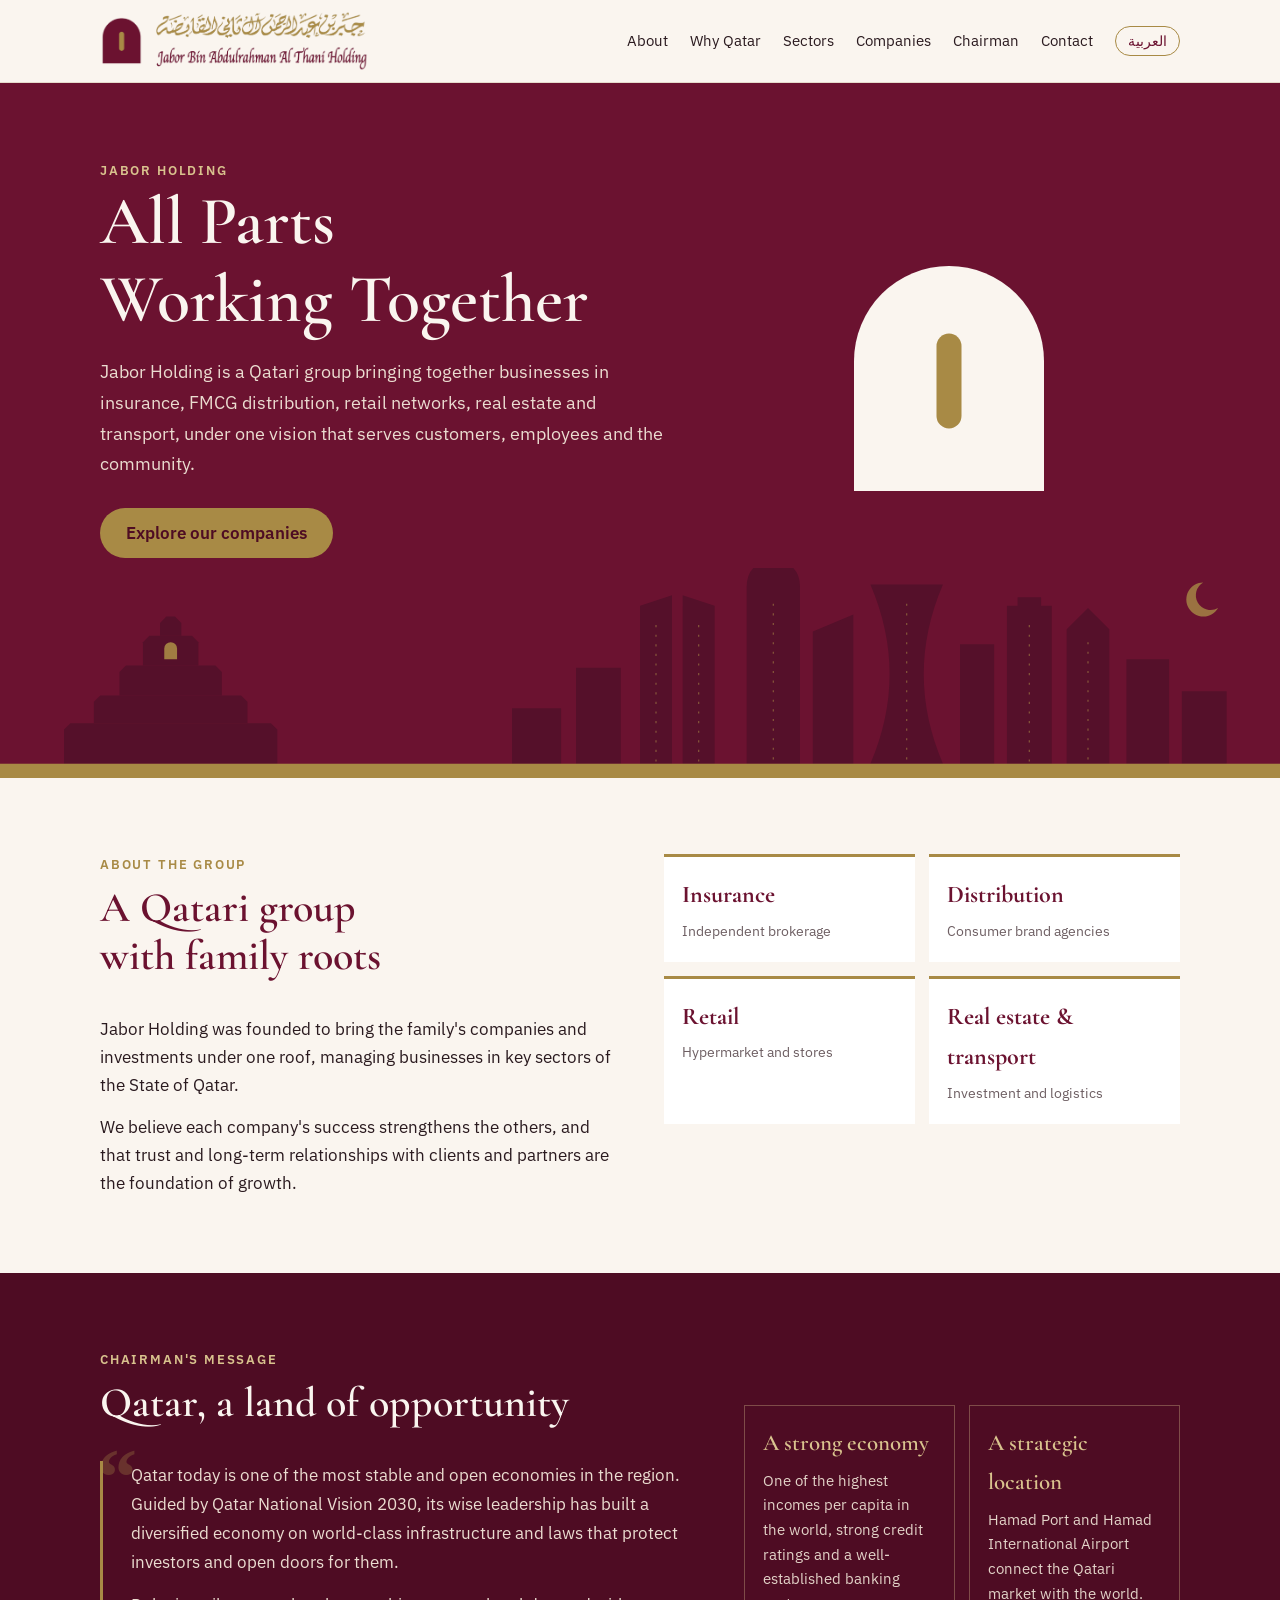
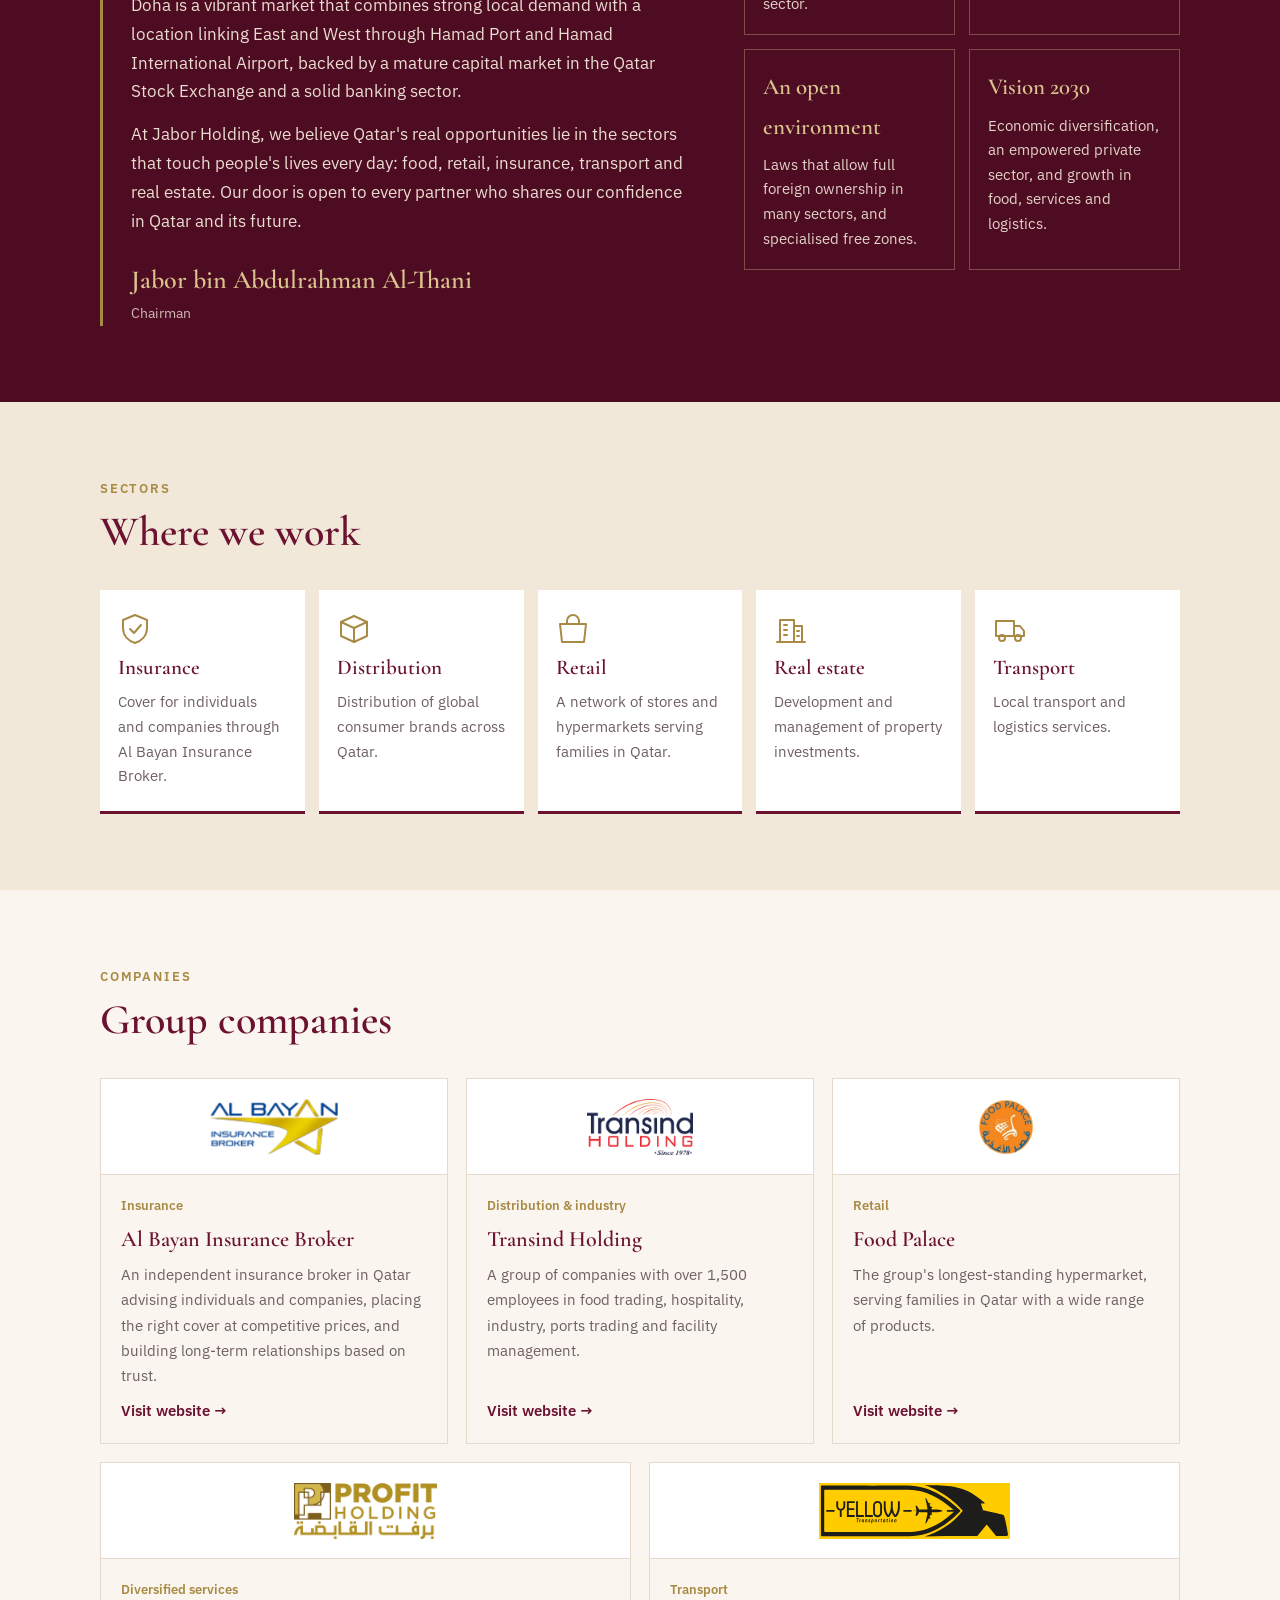
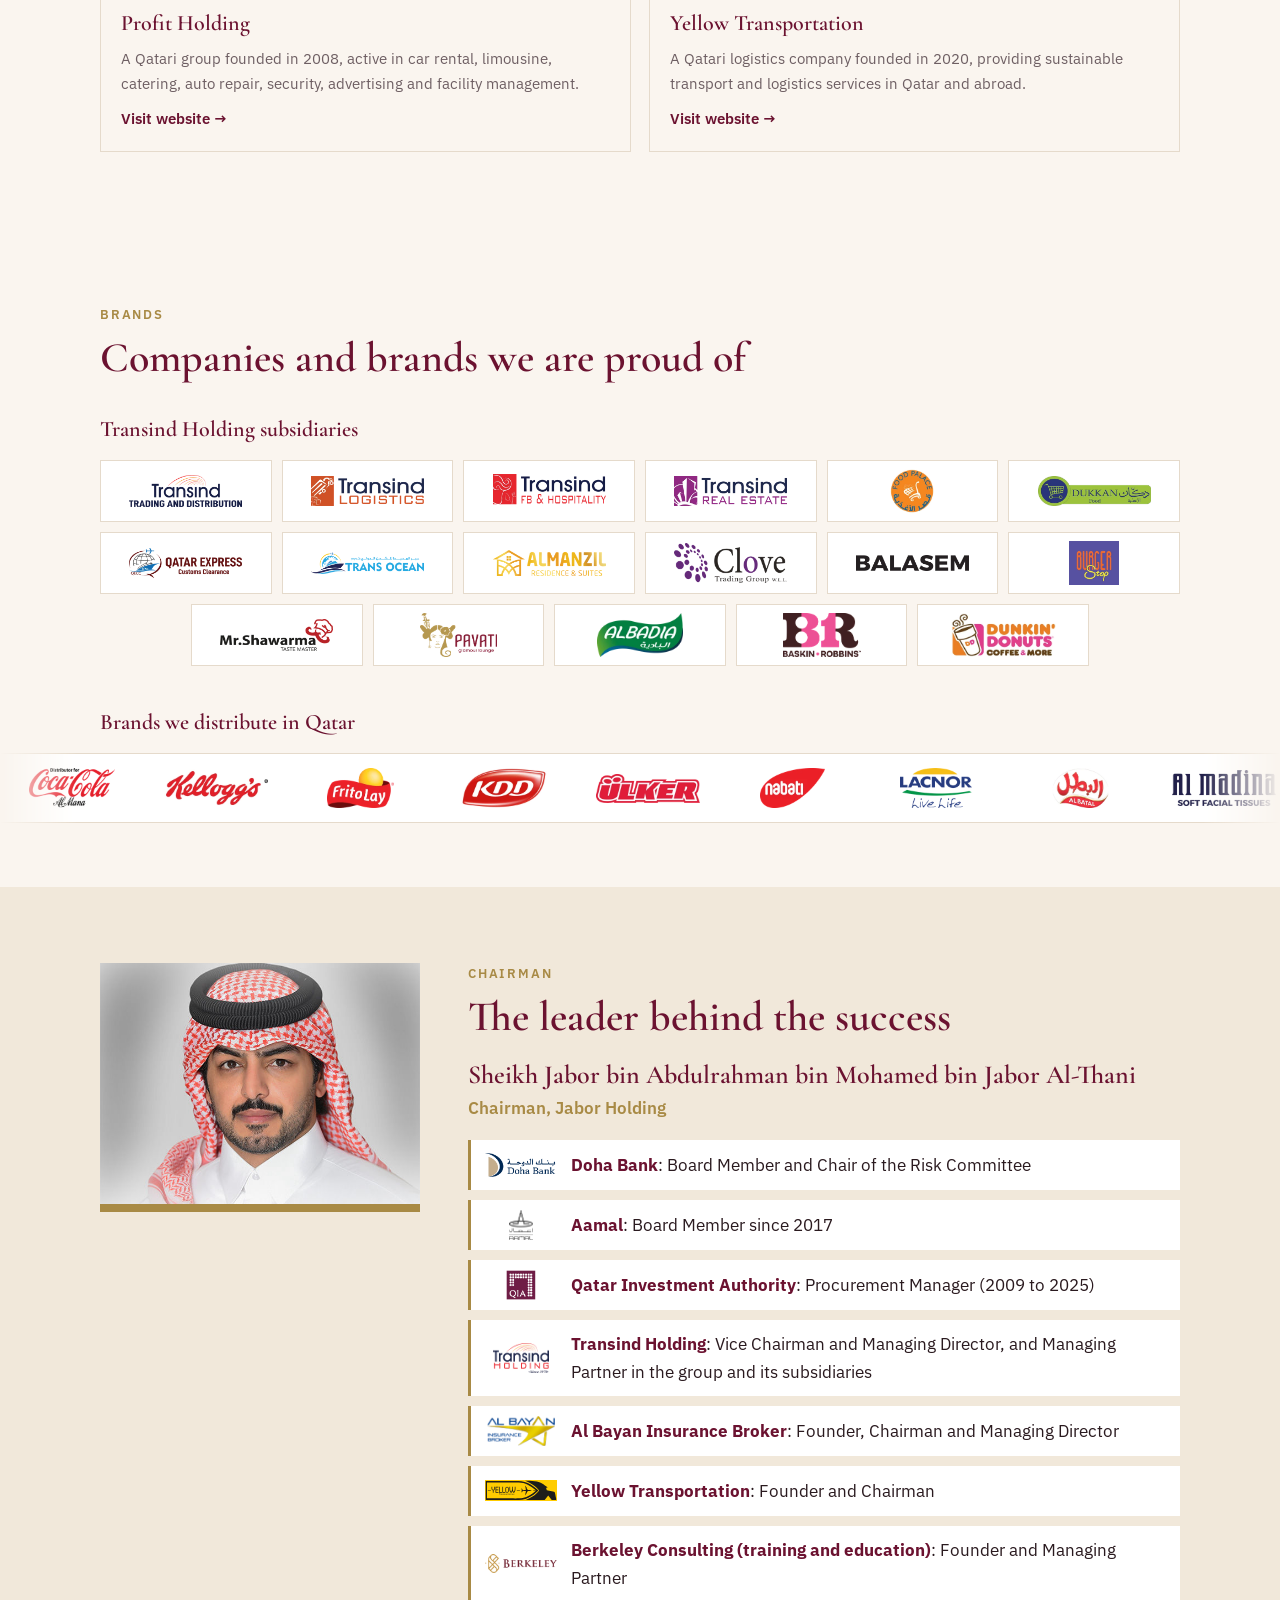
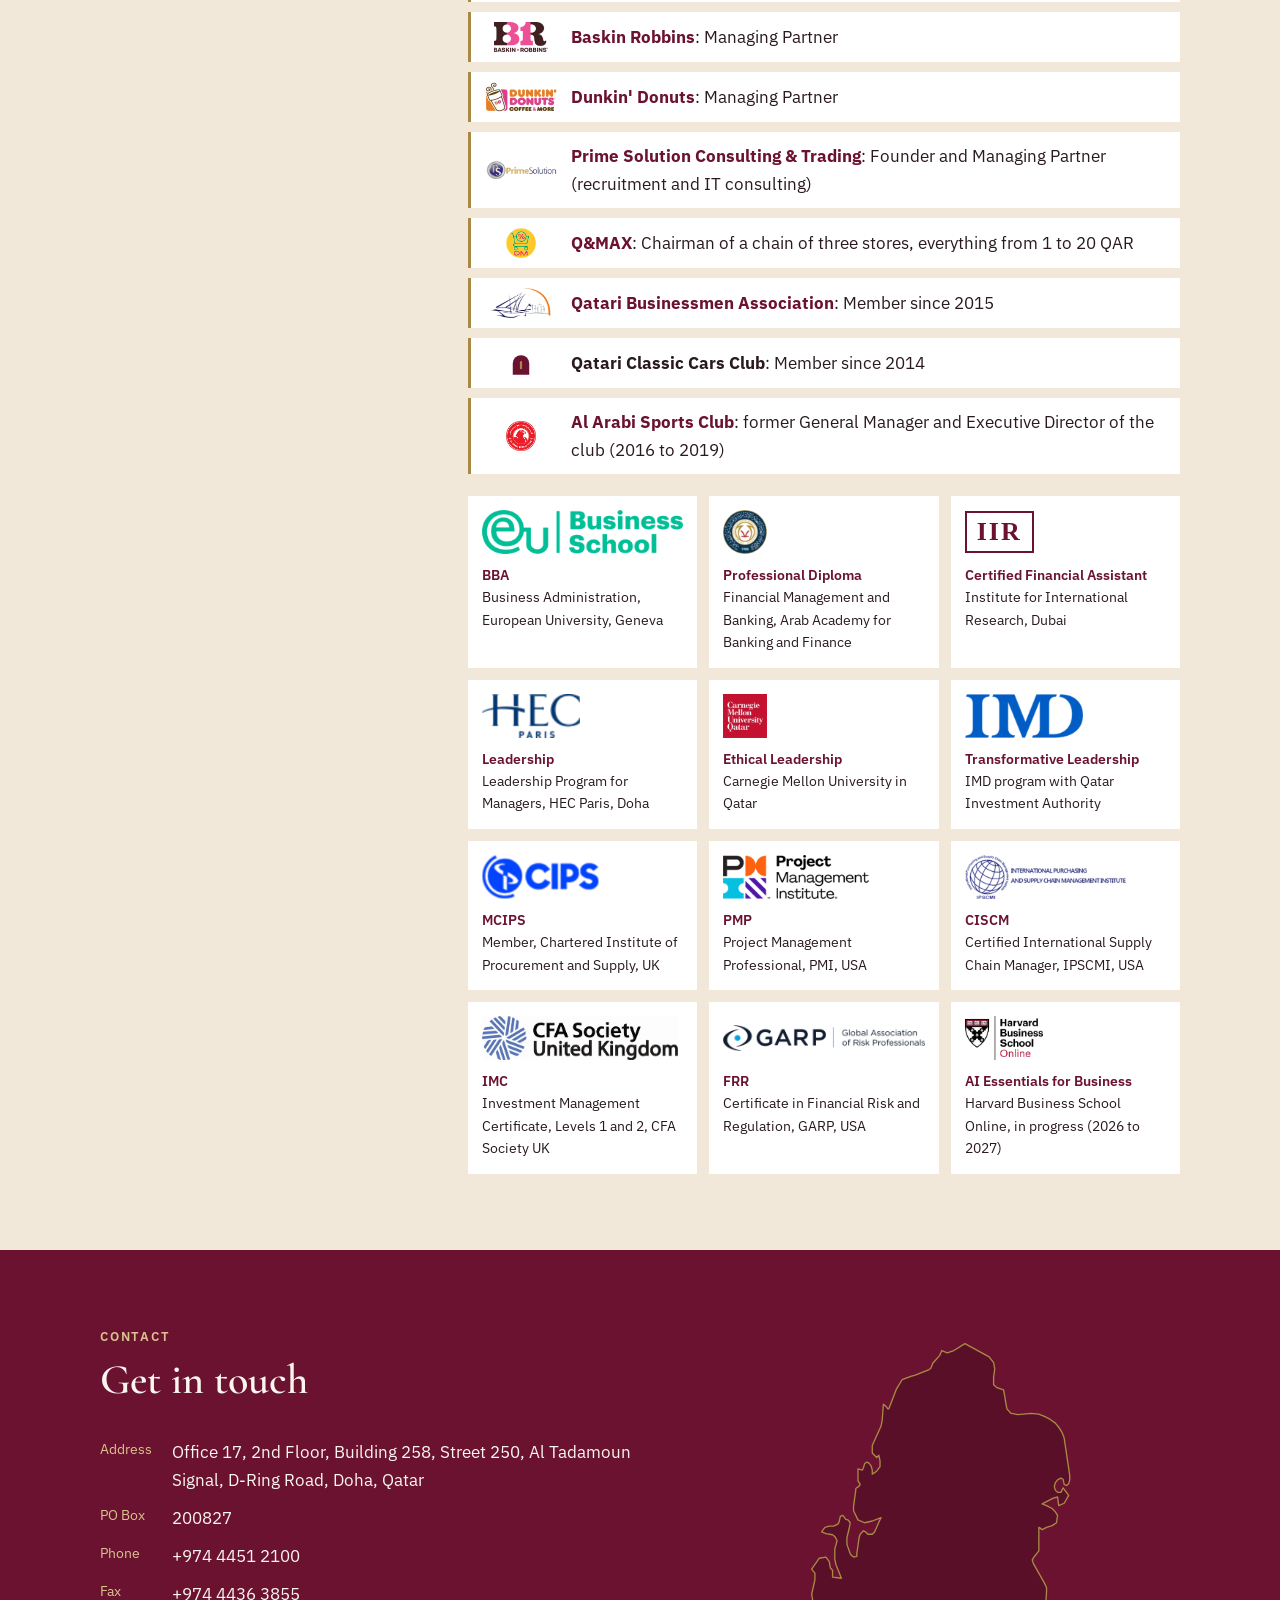
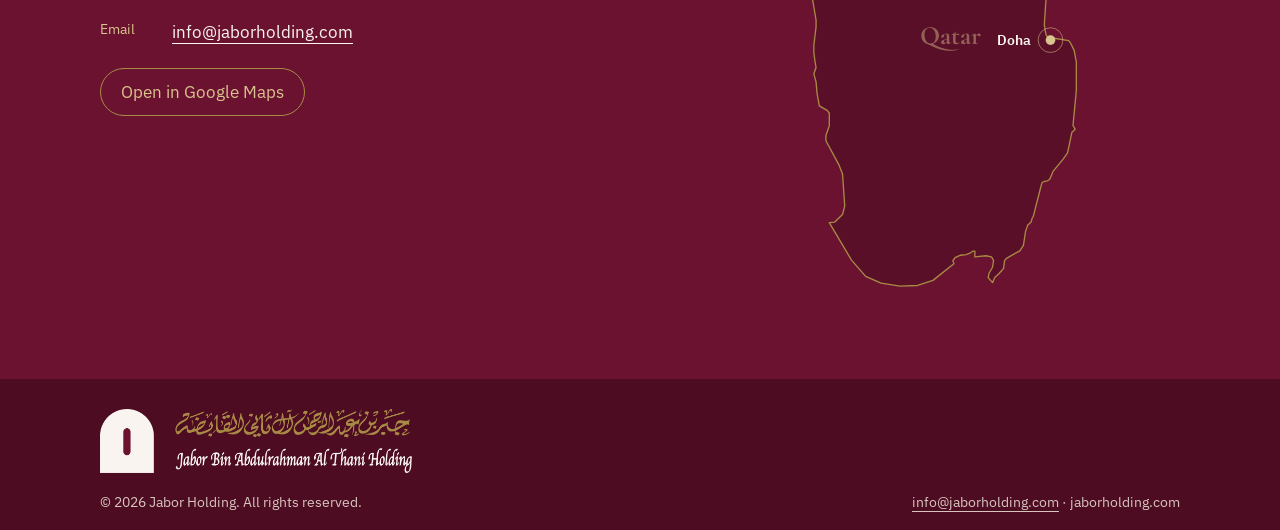
==== commit daf1666d: "Add the company logo to the footer of both pages Header already shows the maroon logo; the footer no" ====
--- a/en.html
+++ b/en.html
@@ -1,6 +1,6 @@
 <!doctype html>
 <html lang="en" dir="ltr">
-<head><meta charset="utf-8"><meta name="viewport" content="width=device-width, initial-scale=1"><title>Jabor Holding | جبر القابضة</title><meta name="description" content="Jabor Bin Abdulrahman Al Thani Holding, a Qatari group in insurance, distribution, retail, real estate and transport."><link rel="icon" href="assets/favicon.png"><link rel="preconnect" href="https://fonts.googleapis.com"><link rel="preconnect" href="https://fonts.gstatic.com" crossorigin><link rel="stylesheet" href="https://fonts.googleapis.com/css2?family=Aref+Ruqaa:wght@700&family=IBM+Plex+Sans+Arabic:wght@400;600&family=IBM+Plex+Sans:wght@400;600&family=Cormorant+Garamond:wght@600&display=swap"><link rel="stylesheet" href="assets/style.css"></head>
+<head><meta charset="utf-8"><meta name="viewport" content="width=device-width, initial-scale=1"><title>Jabor Holding | جبر القابضة</title><meta name="description" content="Jabor Bin Abdulrahman Al Thani Holding, a Qatari group in insurance, distribution, retail, real estate and transport."><link rel="icon" href="assets/favicon.png"><link rel="apple-touch-icon" href="assets/favicon.png"><link rel="preconnect" href="https://fonts.googleapis.com"><link rel="preconnect" href="https://fonts.gstatic.com" crossorigin><link rel="stylesheet" href="https://fonts.googleapis.com/css2?family=Aref+Ruqaa:wght@700&family=IBM+Plex+Sans+Arabic:wght@400;600&family=IBM+Plex+Sans:wght@400;600&family=Cormorant+Garamond:wght@600&display=swap"><link rel="stylesheet" href="assets/style.css"></head>
 <body><div class="intro" id="intro" aria-hidden="true" onclick="this.remove()">
 <svg class="imap" style="direction:ltr;transform-origin:85.5% 54.4%" viewBox="0 0 340 655">
 <path class="iland" pathLength="1" d="M40.0 562.8 L46.2 562.2 L55.0 553.7 L57.5 544.0 L55.0 507.7 L51.2 498.0 L36.2 470.1 L36.2 464.2 L40.0 453.2 L40.0 446.1 L40.0 438.9 L37.5 435.7 L28.7 430.5 L26.2 416.9 L25.0 403.3 L22.5 394.2 L25.0 387.1 L23.7 379.3 L22.5 370.2 L22.5 361.8 L25.0 341.0 L25.0 333.2 L20.0 304.0 L23.7 287.8 L23.7 280.1 L20.0 275.5 L28.7 263.2 L36.2 261.9 L40.0 267.1 L41.2 274.2 L43.7 276.8 L43.7 284.6 L53.7 285.9 L47.5 270.3 L46.2 263.8 L46.2 256.7 L46.2 252.8 L47.5 248.3 L48.8 243.1 L46.2 238.5 L43.7 236.6 L36.2 235.3 L31.3 233.4 L35.0 228.2 L40.0 226.9 L45.0 226.9 L50.0 224.3 L51.2 221.7 L52.5 215.8 L55.0 214.6 L56.3 215.8 L58.7 219.1 L61.2 219.7 L63.7 223.0 L62.5 229.5 L60.0 239.8 L60.0 247.6 L61.2 250.9 L63.7 258.0 L65.0 259.9 L67.5 261.9 L71.2 261.2 L71.2 259.9 L71.2 258.0 L72.5 248.9 L73.8 239.8 L75.0 236.0 L78.7 232.1 L81.2 233.4 L83.8 236.0 L88.7 236.0 L91.3 233.4 L96.2 222.3 L98.7 217.1 L88.7 221.0 L80.0 223.0 L72.5 219.7 L67.5 209.4 L67.5 204.2 L70.0 186.0 L70.0 184.1 L73.8 181.5 L75.0 179.5 L73.8 177.6 L72.5 175.6 L72.5 173.7 L72.5 162.0 L77.5 163.3 L78.7 160.7 L80.0 156.2 L82.5 154.2 L85.0 155.5 L87.5 158.8 L88.7 163.3 L88.7 167.9 L93.7 164.6 L97.5 159.4 L97.5 152.9 L96.2 146.5 L93.7 149.1 L88.7 143.9 L88.7 135.4 L98.7 113.4 L100.0 106.3 L101.3 88.7 L103.7 90.7 L105.0 92.0 L106.2 93.9 L107.5 93.9 L116.2 71.2 L122.5 60.9 L132.5 57.0 L137.5 55.7 L152.5 49.8 L155.0 47.9 L157.5 42.0 L165.0 33.6 L167.5 27.8 L173.7 30.4 L181.2 27.8 L193.7 20.0 L221.2 34.9 L226.2 41.4 L227.5 48.5 L226.2 58.3 L226.2 66.7 L230.0 69.9 L237.5 72.5 L238.7 79.0 L240.0 86.8 L241.3 93.9 L246.2 99.1 L251.2 99.8 L253.7 100.4 L268.7 99.1 L277.5 99.8 L283.7 102.4 L290.0 105.6 L296.2 110.1 L300.0 114.7 L303.7 120.5 L306.2 127.0 L312.5 169.2 L312.5 174.3 L311.3 178.9 L308.7 180.8 L306.2 179.5 L305.0 173.7 L302.5 172.4 L298.7 174.3 L296.2 177.6 L295.0 182.1 L296.2 186.0 L298.7 188.6 L302.5 188.6 L303.7 186.0 L305.0 183.4 L311.3 191.9 L306.2 200.9 L300.0 203.5 L298.7 193.8 L293.8 195.1 L281.2 201.6 L286.2 203.5 L292.5 206.8 L296.2 210.7 L298.7 214.6 L297.5 223.0 L292.5 226.2 L286.2 228.2 L281.2 230.8 L278.7 228.8 L277.5 228.2 L277.5 248.3 L277.5 254.1 L277.5 254.8 L275.0 258.0 L272.5 261.2 L270.0 265.1 L271.2 269.0 L283.7 291.1 L286.2 296.3 L286.2 302.1 L285.0 318.3 L283.7 338.4 L285.0 346.8 L286.2 351.4 L291.2 353.3 L311.3 356.6 L313.7 359.8 L317.5 367.6 L318.7 374.1 L320.0 381.2 L320.0 413.0 L316.2 452.6 L318.7 457.1 L315.0 460.3 L310.0 483.7 L305.0 490.8 L293.8 504.4 L290.0 513.5 L287.5 515.5 L283.7 516.1 L281.2 517.4 L280.0 521.3 L271.2 555.7 L270.0 557.6 L268.7 562.2 L265.0 565.4 L262.5 572.5 L260.0 588.7 L256.2 594.6 L241.3 603.0 L238.7 605.6 L237.5 614.7 L232.5 620.5 L227.5 625.1 L225.0 630.9 L220.0 625.1 L221.2 619.9 L225.0 613.4 L226.2 605.6 L223.8 601.7 L217.5 600.4 L205.0 601.7 L205.0 595.2 L202.5 595.2 L198.7 597.8 L195.0 599.1 L188.8 599.8 L182.5 602.4 L180.0 606.3 L181.2 608.8 L181.2 609.5 L157.5 628.3 L140.0 634.1 L120.0 634.8 L98.7 631.5 L81.2 623.8 L65.0 605.0 L40.0 562.8 Z"/>
@@ -83,6 +83,6 @@
 </svg></div>
 </div></section>
 </main>
-<footer><div class="wrap"><span>© <span class="ltr">2026</span> Jabor Holding. All rights reserved.</span><span class="ltr"><a href="mailto:info@jaborholding.com">info@jaborholding.com</a> · jaborholding.com</span></div></footer>
+<footer><div class="wrap"><a class="foot-logo" href="#top"><img src="assets/logo-on-dark.webp" alt="Jabor Holding | جبر القابضة" width="1200" height="246" loading="lazy"></a><span>© <span class="ltr">2026</span> Jabor Holding. All rights reserved.</span><span class="ltr"><a href="mailto:info@jaborholding.com">info@jaborholding.com</a> · jaborholding.com</span></div></footer>
 </body>
 </html>
--- a/assets/style.css
+++ b/assets/style.css
@@ -97,7 +97,10 @@
 .contact .map:hover{background:var(--maroon-deep)}
 .contact .brand img{width:min(420px,100%)}
 footer{background:var(--maroon-deep); color:#D8C5BE; font-size:13.5px}
-footer .wrap{display:flex; justify-content:space-between; gap:12px; flex-wrap:wrap; padding-block:16px}
+footer .wrap{display:flex; justify-content:space-between; align-items:center; gap:12px 24px; flex-wrap:wrap; padding-block:16px}
+footer .foot-logo{flex-basis:100%; border:0; padding-block:14px 6px}
+footer .foot-logo img{height:64px; width:auto; max-width:100%}
+footer .foot-logo:hover{opacity:.85}
 
 :focus-visible{outline:2px solid var(--gold); outline-offset:3px}
 
